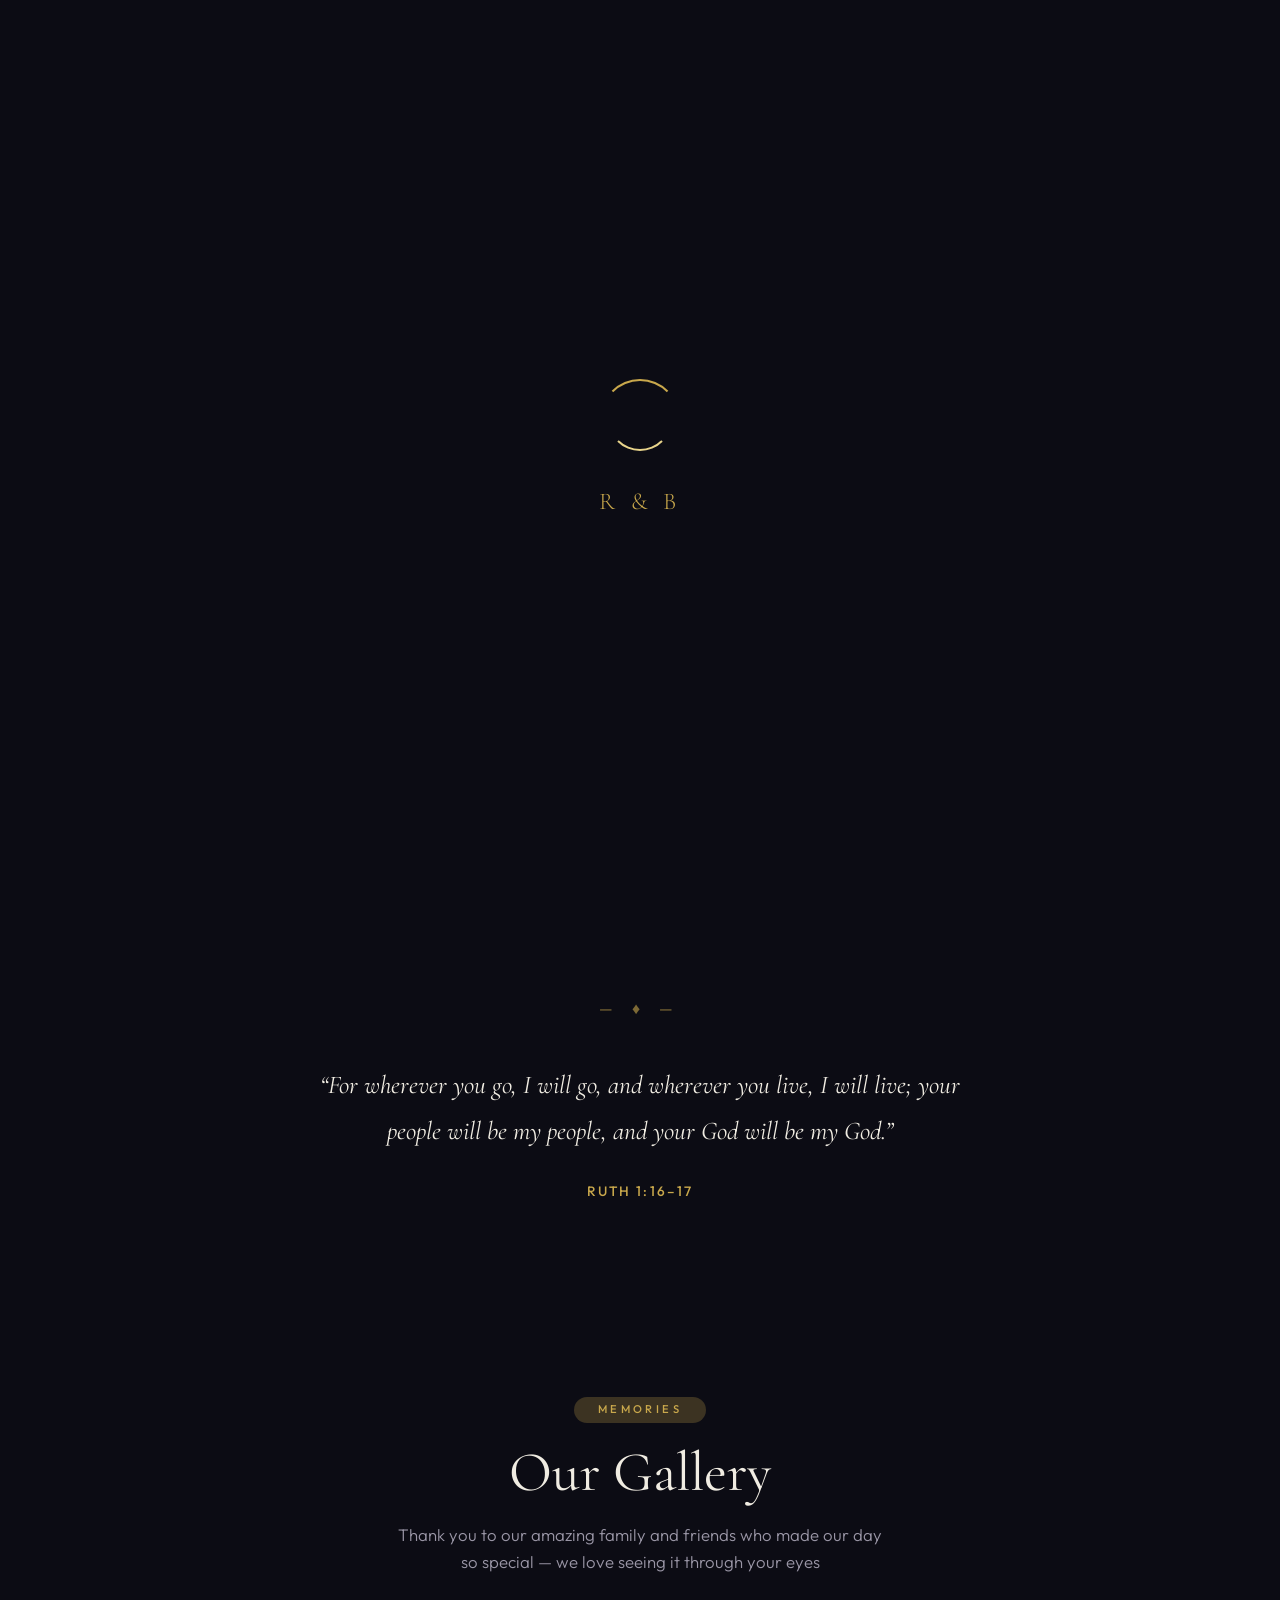
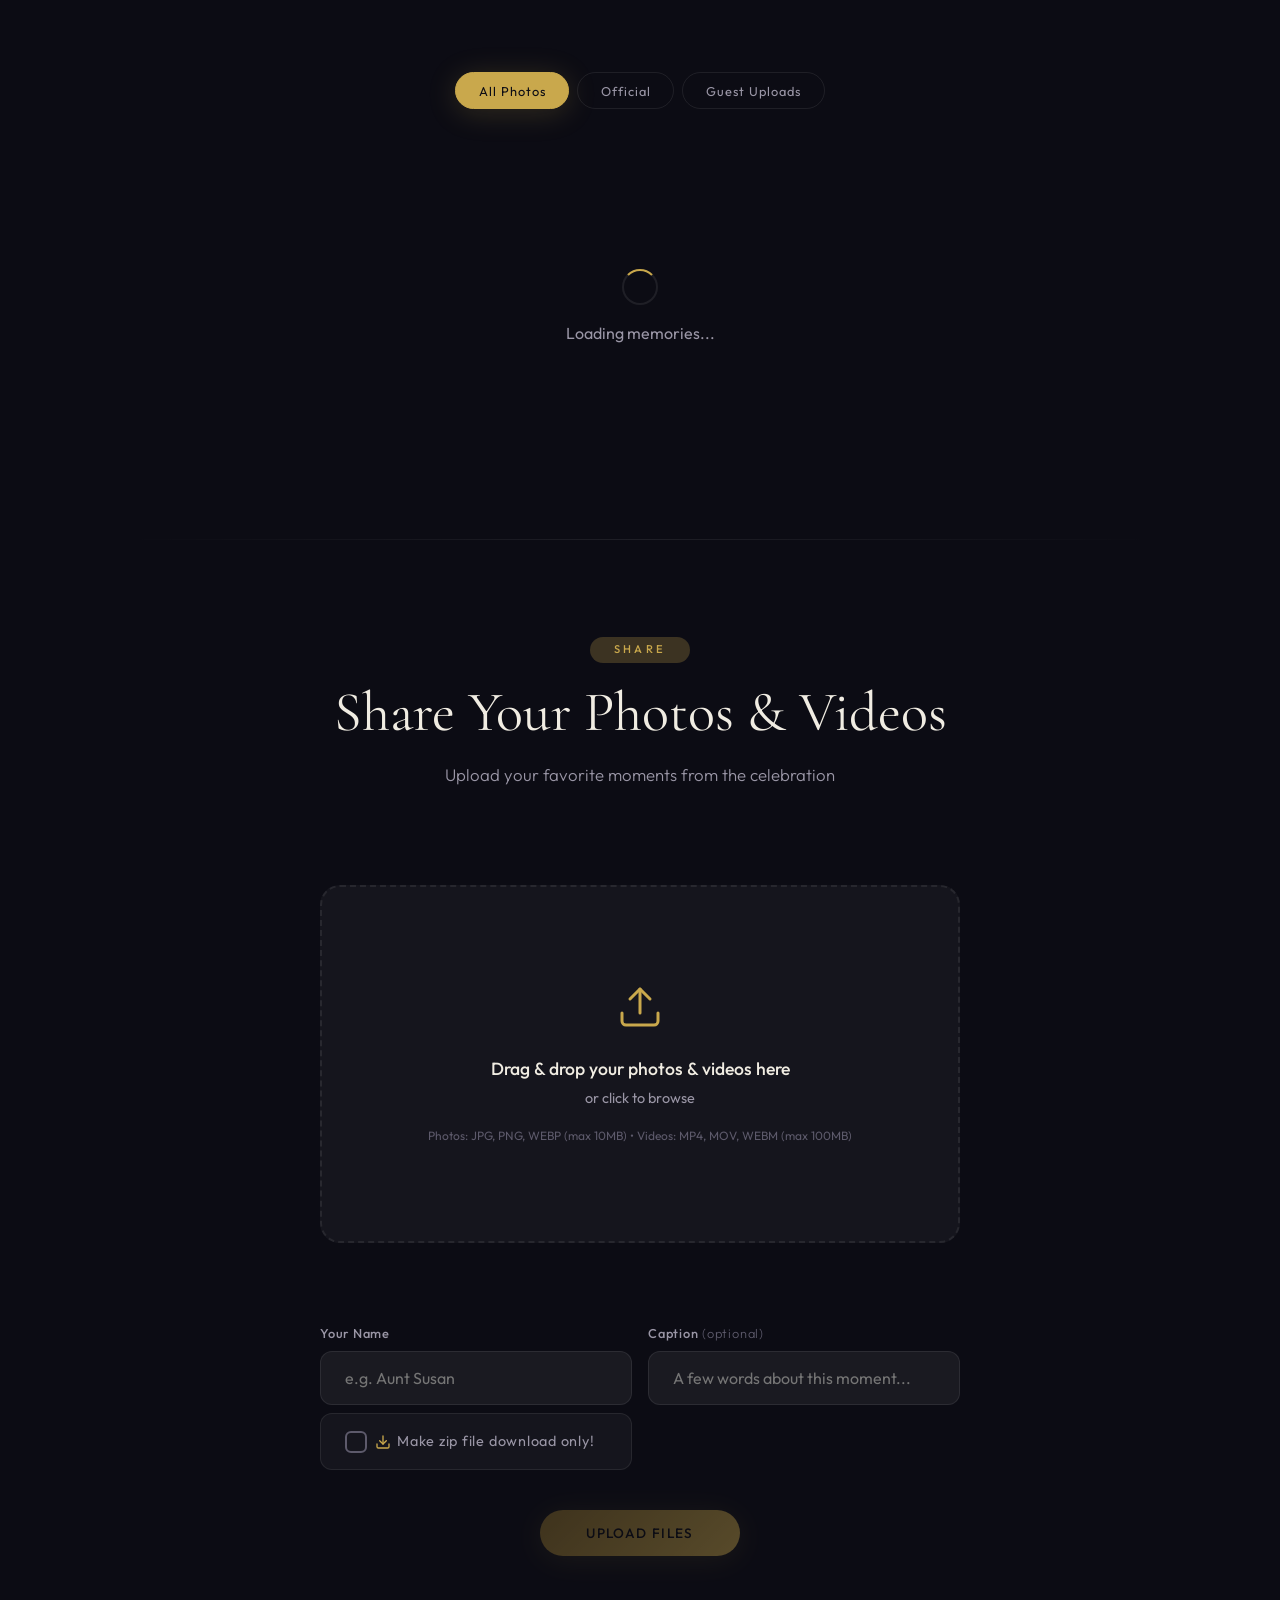
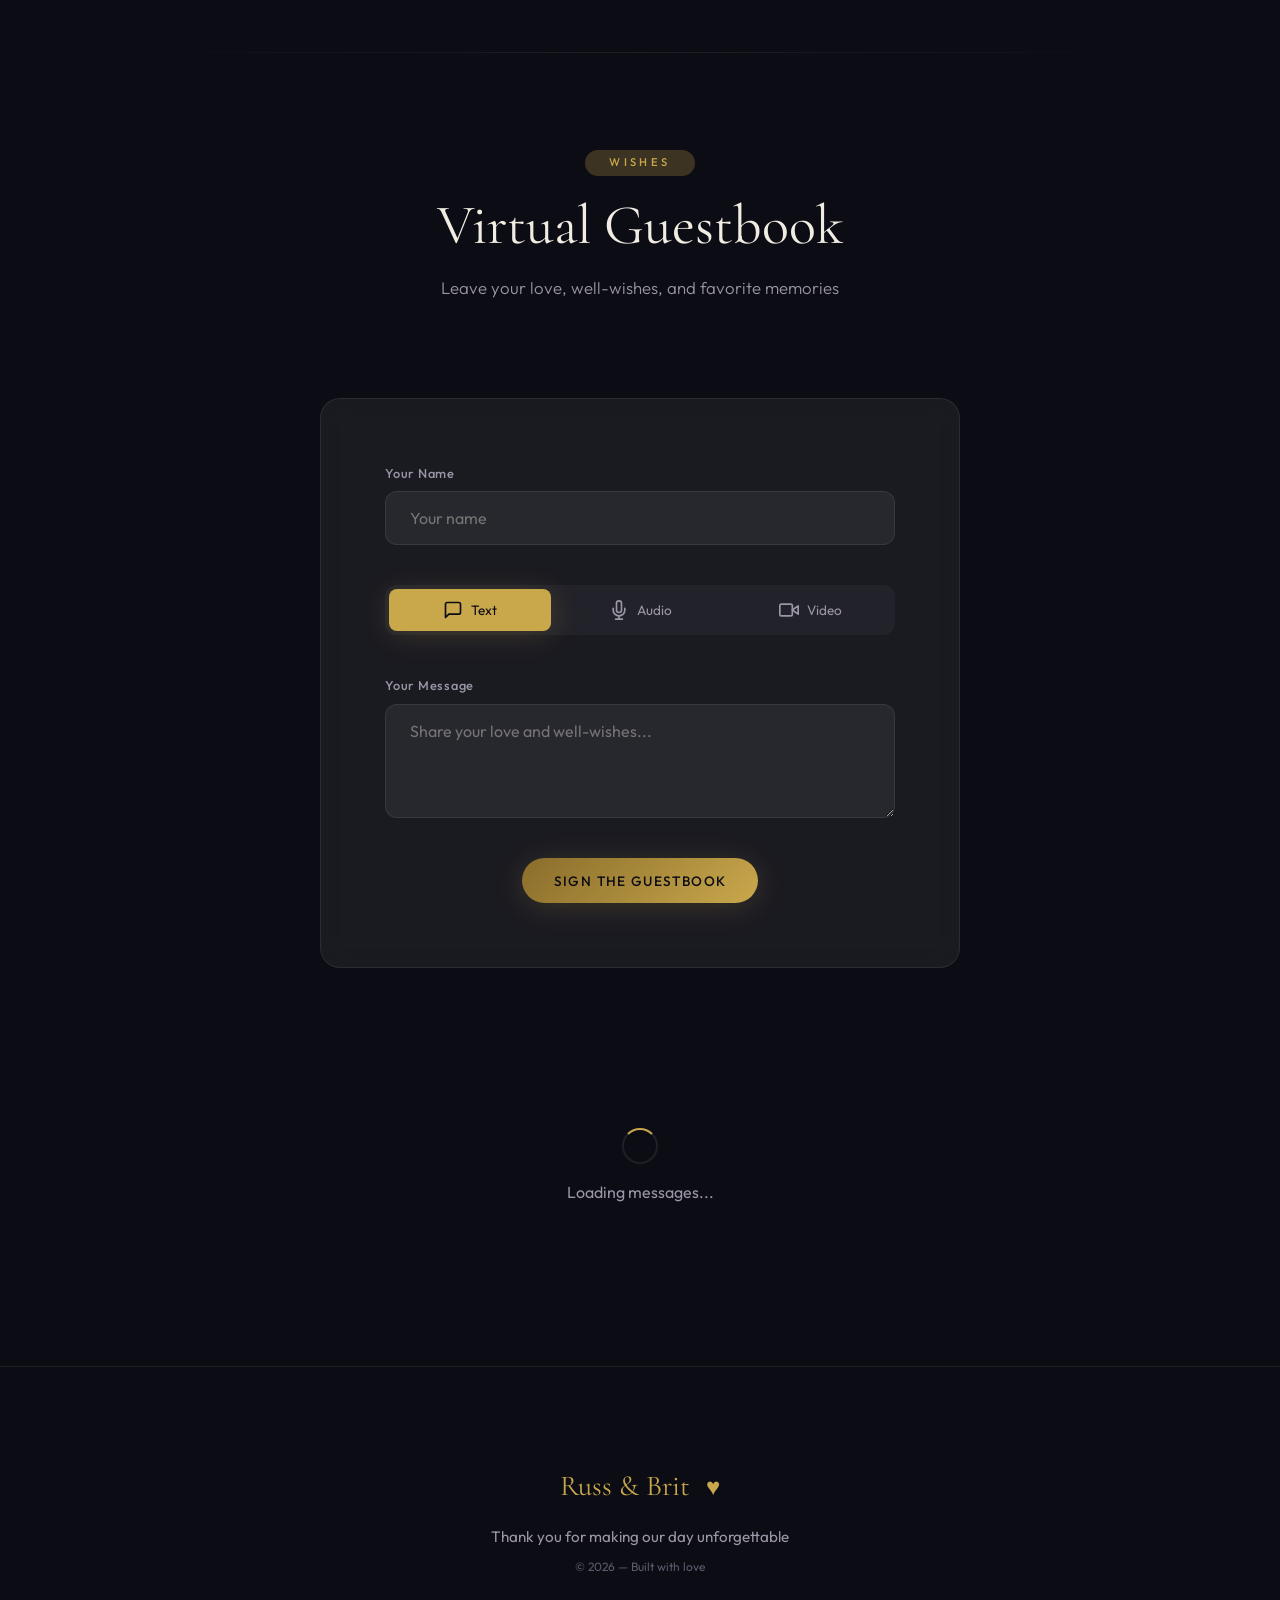
==== index.html @ 2f6f526c "See Changelog.md" ====
<!-- v3.0.0 -->
<!DOCTYPE html>
<html lang="en">

<head>
    <meta charset="UTF-8">
    <meta name="viewport" content="width=device-width, initial-scale=1.0">
    <title>Russ & Brit — Our Wedding</title>
    <meta name="description"
        content="Celebrate the wedding of Russ & Brit. Share your photos and sign our virtual guestbook with messages, audio, or video.">
    <meta name="theme-color" content="#1a1a2e">
    <link rel="icon" type="image/svg+xml" href="favicon.svg">

    <!-- Google Fonts -->
    <link rel="preconnect" href="https://fonts.googleapis.com">
    <link rel="preconnect" href="https://fonts.gstatic.com" crossorigin>
    <link
        href="https://fonts.googleapis.com/css2?family=Cormorant+Garamond:ital,wght@0,300;0,400;0,500;0,600;0,700;1,300;1,400;1,500&family=Outfit:wght@200;300;400;500;600&display=swap"
        rel="stylesheet">

    <!-- Stylesheets -->
    <link rel="stylesheet" href="css/styles.css">

    <!-- Firebase SDKs (compat for CDN usage) -->
    <script src="https://www.gstatic.com/firebasejs/10.12.2/firebase-app-compat.js"></script>
    <script src="https://www.gstatic.com/firebasejs/10.12.2/firebase-firestore-compat.js"></script>
    <script src="https://www.gstatic.com/firebasejs/10.12.2/firebase-storage-compat.js"></script>
    <script src="https://www.gstatic.com/firebasejs/10.12.2/firebase-analytics-compat.js"></script>
    <!-- JSZip for zip file creation -->
    <script src="https://cdnjs.cloudflare.com/ajax/libs/jszip/3.10.1/jszip.min.js"></script>
</head>

<body>
    <!-- ===== PRELOADER ===== -->
    <div id="preloader" class="preloader">
        <div class="preloader-inner">
            <div class="preloader-rings">
                <div class="ring ring-1"></div>
                <div class="ring ring-2"></div>
            </div>
            <p class="preloader-text">R &amp; B</p>
        </div>
    </div>

    <!-- ===== NAVIGATION ===== -->
    <nav id="main-nav" class="nav">
        <a href="/" class="nav-brand">R &amp; B</a>
        <button id="nav-toggle" class="nav-toggle" aria-label="Toggle navigation">
            <span></span>
            <span></span>
            <span></span>
        </button>
        <ul id="nav-menu" class="nav-menu">
            <li><a href="#hero" class="nav-link active" data-section="hero">Home</a></li>
            <li><a href="#gallery" class="nav-link" data-section="gallery">Photos</a></li>
            <li><a href="#upload" class="nav-link" data-section="upload">Upload</a></li>
            <li><a href="#guestbook" class="nav-link" data-section="guestbook">Guestbook</a></li>
            <li><a href="downloads.html" class="nav-link">Downloads</a></li>
            <li><a href="help.html" class="nav-link">Help</a></li>
        </ul>
        <button id="admin-toggle" class="admin-toggle" title="Admin mode" aria-label="Toggle admin mode">
            <svg width="18" height="18" viewBox="0 0 24 24" fill="none" stroke="currentColor" stroke-width="2"
                stroke-linecap="round" stroke-linejoin="round">
                <rect x="3" y="11" width="18" height="11" rx="2" ry="2" />
                <path d="M7 11V7a5 5 0 0 1 10 0v4" />
            </svg>
        </button>
    </nav>

    <!-- ===== HERO SECTION ===== -->
    <section id="hero" class="hero">
        <div class="hero-bg">
            <img src="photos/main.png" alt="Russ and Brit wedding photo" class="hero-img hero-img-active"
                id="hero-img-a">
            <img src="photos/main.png" alt="Wedding photo" class="hero-img" id="hero-img-b">
            <div class="hero-overlay"></div>
        </div>
        <div class="hero-content">
            <div class="hero-badge">We said &ldquo;I do&rdquo;</div>
            <h1 class="hero-title">
                <span class="hero-name">Russ</span>
                <span class="hero-ampersand">&amp;</span>
                <span class="hero-name">Brit</span>
            </h1>
            <p class="hero-subtitle">Thank you for being part of our story</p>
            <div class="hero-actions">
                <a href="#gallery" class="btn btn-primary" id="hero-view-photos">View Photos</a>
                <a href="#guestbook" class="btn btn-outline" id="hero-sign-guestbook">Sign Guestbook</a>
            </div>
            <div class="scroll-indicator" id="scroll-indicator">
                <span>Scroll</span>
                <div class="scroll-line"></div>
            </div>
        </div>
        <!-- Floating petals -->
        <div class="petals-container" id="petals-container"></div>
    </section>

    <!-- ===== SCRIPTURE QUOTE ===== -->
    <section class="quote-section" id="quote">
        <div class="quote-ornament">&mdash; &diams; &mdash;</div>
        <blockquote class="quote-text">
            &ldquo;For wherever you go, I will go, and wherever you live, I will live; your people will be my people,
            and your God will be my God.&rdquo;
        </blockquote>
        <cite class="quote-cite">Ruth 1:16&ndash;17</cite>
    </section>

    <!-- ===== STAGING SECTION (Admin Only) ===== -->
    <section id="staging" class="section staging-section" style="display:none;">
        <div class="section-header">
            <span class="section-tag">Admin</span>
            <h2 class="section-title">Pending Approval</h2>
            <p class="section-desc">Review, edit, and approve uploaded photos before they appear in the gallery</p>
        </div>

        <div class="staging-actions">
            <label class="staging-select-all-wrap">
                <input type="checkbox" id="staging-select-all"> <span>Select All</span>
            </label>
            <button class="btn btn-primary" id="staging-approve-selected" style="display:none;">✓ Approve
                Selected</button>
            <button class="btn btn-danger" id="staging-reject-selected" style="display:none;">✕ Reject Selected</button>
            <button class="btn btn-primary" id="staging-approve-all">✓ Approve All</button>
            <span class="staging-count" id="staging-count">0 pending</span>
        </div>

        <div class="gallery-grid staging-grid" id="staging-grid">
            <!-- Pending photos loaded dynamically -->
        </div>

        <div class="gallery-empty" id="staging-empty" style="display:none;">
            <div class="empty-icon">✅</div>
            <p>No pending photos — all caught up!</p>
        </div>
    </section>

    <!-- ===== GALLERY SECTION ===== -->
    <section id="gallery" class="section gallery-section">
        <div class="section-header">
            <span class="section-tag">Memories</span>
            <h2 class="section-title">Our Gallery</h2>
            <p class="section-desc">Thank you to our amazing family and friends who made our day so special &mdash; we
                love seeing it through your eyes</p>
        </div>

        <!-- Gallery Filter -->
        <div class="gallery-controls" id="gallery-controls">
            <button class="filter-btn active" data-filter="all" id="filter-all">All Photos</button>
            <button class="filter-btn" data-filter="official" id="filter-official">Official</button>
            <button class="filter-btn" data-filter="guest" id="filter-guest">Guest Uploads</button>
            <span class="gallery-tab-divider"></span>
            <div id="custom-gallery-tabs"><!-- Dynamic gallery tabs --></div>
            <button class="gallery-create-btn" id="gallery-create-btn" title="Create Gallery"
                style="display:none;">+</button>
        </div>

        <!-- Gallery Grid -->
        <div class="gallery-grid" id="gallery-grid">
            <!-- Photos loaded dynamically -->
        </div>

        <div class="gallery-loading" id="gallery-loading">
            <div class="spinner"></div>
            <p>Loading memories...</p>
        </div>

        <div class="gallery-empty" id="gallery-empty" style="display:none;">
            <div class="empty-icon">📷</div>
            <p>No photos yet — be the first to share!</p>
        </div>
    </section>

    <!-- ===== UPLOAD SECTION ===== -->
    <section id="upload" class="section upload-section">
        <div class="section-header">
            <span class="section-tag">Share</span>
            <h2 class="section-title">Share Your Photos &amp; Videos</h2>
            <p class="section-desc">Upload your favorite moments from the celebration</p>
        </div>

        <div class="upload-container">
            <form id="upload-form" class="upload-form">
                <div class="upload-dropzone" id="upload-dropzone">
                    <div class="dropzone-content">
                        <div class="dropzone-icon">
                            <svg width="48" height="48" viewBox="0 0 24 24" fill="none" stroke="currentColor"
                                stroke-width="1.5" stroke-linecap="round" stroke-linejoin="round">
                                <path d="M21 15v4a2 2 0 0 1-2 2H5a2 2 0 0 1-2-2v-4" />
                                <polyline points="17 8 12 3 7 8" />
                                <line x1="12" y1="3" x2="12" y2="15" />
                            </svg>
                        </div>
                        <p class="dropzone-text">Drag &amp; drop your photos &amp; videos here</p>
                        <p class="dropzone-subtext">or click to browse</p>
                        <p class="dropzone-hint">Photos: JPG, PNG, WEBP (max 10MB) • Videos: MP4, MOV, WEBM (max 100MB)
                        </p>
                    </div>
                    <input type="file" id="photo-input" multiple
                        accept="image/jpeg,image/png,image/webp,video/mp4,video/quicktime,video/webm,video/x-m4v"
                        hidden>
                </div>

                <!-- Preview Thumbnails -->
                <div class="upload-previews" id="upload-previews"></div>

                <div class="upload-meta">
                    <div class="form-group">
                        <label for="uploader-name">Your Name</label>
                        <input type="text" id="uploader-name" placeholder="e.g. Aunt Susan" required>
                    </div>
                    <div class="form-group">
                        <label for="photo-caption">Caption <span class="optional">(optional)</span></label>
                        <input type="text" id="photo-caption" placeholder="A few words about this moment...">
                    </div>
                    <div class="form-group upload-zip-option">
                        <label class="zip-checkbox-label" for="make-zip-file">
                            <input type="checkbox" id="make-zip-file">
                            <span class="zip-checkbox-custom"></span>
                            <span class="zip-checkbox-text">
                                <svg width="16" height="16" viewBox="0 0 24 24" fill="none" stroke="currentColor"
                                    stroke-width="2" stroke-linecap="round" stroke-linejoin="round">
                                    <path d="M21 15v4a2 2 0 0 1-2 2H5a2 2 0 0 1-2-2v-4" />
                                    <polyline points="7 10 12 15 17 10" />
                                    <line x1="12" y1="15" x2="12" y2="3" />
                                </svg>
                                Make zip file download only!
                            </span>
                        </label>
                    </div>
                </div>

                <button type="submit" class="btn btn-primary btn-upload" id="upload-submit" disabled>
                    <span class="btn-text">Upload Files</span>
                    <span class="btn-loader" style="display:none;">
                        <div class="spinner-small"></div>
                        Uploading...
                    </span>
                </button>

                <!-- Upload Progress -->
                <div class="upload-progress" id="upload-progress" style="display:none;">
                    <div class="progress-bar">
                        <div class="progress-fill" id="progress-fill"></div>
                    </div>
                    <p class="progress-text" id="progress-text">Uploading 0 of 0...</p>
                </div>
            </form>
        </div>
    </section>

    <!-- ===== GUESTBOOK SECTION ===== -->
    <section id="guestbook" class="section guestbook-section">
        <div class="section-header">
            <span class="section-tag">Wishes</span>
            <h2 class="section-title">Virtual Guestbook</h2>
            <p class="section-desc">Leave your love, well-wishes, and favorite memories</p>
        </div>

        <!-- Guestbook Form -->
        <div class="guestbook-form-container">
            <form id="guestbook-form" class="guestbook-form">
                <div class="form-group">
                    <label for="guest-name">Your Name</label>
                    <input type="text" id="guest-name" placeholder="Your name" required>
                </div>

                <!-- Message Type Selector -->
                <div class="message-type-selector" id="message-type-selector">
                    <button type="button" class="type-btn active" data-type="text" id="type-text">
                        <svg width="20" height="20" viewBox="0 0 24 24" fill="none" stroke="currentColor"
                            stroke-width="2" stroke-linecap="round" stroke-linejoin="round">
                            <path d="M21 15a2 2 0 0 1-2 2H7l-4 4V5a2 2 0 0 1 2-2h14a2 2 0 0 1 2 2z" />
                        </svg>
                        <span>Text</span>
                    </button>
                    <button type="button" class="type-btn" data-type="audio" id="type-audio">
                        <svg width="20" height="20" viewBox="0 0 24 24" fill="none" stroke="currentColor"
                            stroke-width="2" stroke-linecap="round" stroke-linejoin="round">
                            <path d="M12 1a3 3 0 0 0-3 3v8a3 3 0 0 0 6 0V4a3 3 0 0 0-3-3z" />
                            <path d="M19 10v2a7 7 0 0 1-14 0v-2" />
                            <line x1="12" y1="19" x2="12" y2="23" />
                            <line x1="8" y1="23" x2="16" y2="23" />
                        </svg>
                        <span>Audio</span>
                    </button>
                    <button type="button" class="type-btn" data-type="video" id="type-video">
                        <svg width="20" height="20" viewBox="0 0 24 24" fill="none" stroke="currentColor"
                            stroke-width="2" stroke-linecap="round" stroke-linejoin="round">
                            <polygon points="23 7 16 12 23 17 23 7" />
                            <rect x="1" y="5" width="15" height="14" rx="2" ry="2" />
                        </svg>
                        <span>Video</span>
                    </button>
                </div>

                <!-- Text Input -->
                <div class="message-input" id="input-text">
                    <div class="form-group">
                        <label for="guest-message">Your Message</label>
                        <textarea id="guest-message" rows="4"
                            placeholder="Share your love and well-wishes..."></textarea>
                    </div>
                </div>

                <!-- Audio Input -->
                <div class="message-input" id="input-audio" style="display:none;">
                    <div class="recorder-panel">
                        <div class="recorder-visualizer" id="audio-visualizer">
                            <canvas id="audio-canvas" width="300" height="80"></canvas>
                        </div>
                        <div class="recorder-controls">
                            <button type="button" class="recorder-btn" id="audio-record-btn" title="Record audio">
                                <div class="recorder-dot"></div>
                                <span>Record</span>
                            </button>
                            <button type="button" class="recorder-btn recorder-stop" id="audio-stop-btn"
                                title="Stop recording" style="display:none;">
                                <div class="recorder-square"></div>
                                <span>Stop</span>
                            </button>
                        </div>
                        <div class="recorder-playback" id="audio-playback" style="display:none;">
                            <audio id="audio-preview" controls></audio>
                            <button type="button" class="btn-discard" id="audio-discard">Discard &amp;
                                Re-record</button>
                        </div>
                        <p class="recorder-hint">Max 60 seconds</p>
                    </div>
                </div>

                <!-- Video Input -->
                <div class="message-input" id="input-video" style="display:none;">
                    <div class="recorder-panel">
                        <div class="video-preview-container">
                            <video id="video-live" autoplay muted playsinline class="video-live"></video>
                            <video id="video-preview" controls class="video-preview" style="display:none;"></video>
                        </div>
                        <div class="recorder-controls">
                            <button type="button" class="recorder-btn" id="video-record-btn" title="Record video">
                                <div class="recorder-dot"></div>
                                <span>Record</span>
                            </button>
                            <button type="button" class="recorder-btn recorder-stop" id="video-stop-btn"
                                title="Stop recording" style="display:none;">
                                <div class="recorder-square"></div>
                                <span>Stop</span>
                            </button>
                        </div>
                        <div class="recorder-playback" id="video-playback-controls" style="display:none;">
                            <button type="button" class="btn-discard" id="video-discard">Discard &amp;
                                Re-record</button>
                        </div>
                        <p class="recorder-hint">Max 30 seconds</p>
                        <p class="recorder-hint" id="video-upload-option">
                            Or <button type="button" class="link-btn" id="video-file-btn">upload a video file</button>
                        </p>
                        <input type="file" id="video-file-input" accept="video/*" hidden>
                    </div>
                </div>

                <button type="submit" class="btn btn-primary btn-guestbook" id="guestbook-submit">
                    <span class="btn-text">Sign the Guestbook</span>
                    <span class="btn-loader" style="display:none;">
                        <div class="spinner-small"></div>
                        Sending...
                    </span>
                </button>
            </form>
        </div>

        <!-- Guestbook Entries -->
        <div class="guestbook-entries" id="guestbook-entries">
            <!-- Entries loaded dynamically -->
        </div>

        <div class="guestbook-loading" id="guestbook-loading">
            <div class="spinner"></div>
            <p>Loading messages...</p>
        </div>
    </section>

    <!-- ===== FOOTER ===== -->
    <footer class="footer">
        <div class="footer-content">
            <div class="footer-brand">
                <span class="footer-names">Russ &amp; Brit</span>
                <span class="footer-heart">&hearts;</span>
            </div>
            <p class="footer-note">Thank you for making our day unforgettable</p>
            <p class="footer-copy">&copy; 2026 — Built with love</p>
        </div>
    </footer>

    <!-- ===== LIGHTBOX ===== -->
    <div id="lightbox" class="lightbox" style="display:none;">
        <button class="lightbox-close" id="lightbox-close" aria-label="Close lightbox">&times;</button>
        <button class="lightbox-nav lightbox-prev" id="lightbox-prev" aria-label="Previous photo">&#8249;</button>
        <button class="lightbox-nav lightbox-next" id="lightbox-next" aria-label="Next photo">&#8250;</button>
        <div class="lightbox-content">
            <img id="lightbox-img" src="" alt="Full size photo">
            <video id="lightbox-video" controls playsinline style="display:none;" class="lightbox-video"></video>
            <div class="lightbox-info" id="lightbox-info">
                <p class="lightbox-caption" id="lightbox-caption"></p>
                <p class="lightbox-credit" id="lightbox-credit"></p>
            </div>
        </div>
    </div>

    <!-- ===== PHOTO EDITOR MODAL ===== -->
    <div id="photo-editor" class="photo-editor" style="display:none;">
        <div class="editor-header">
            <button class="editor-cancel" id="editor-cancel">
                <svg width="20" height="20" viewBox="0 0 24 24" fill="none" stroke="currentColor" stroke-width="2"
                    stroke-linecap="round" stroke-linejoin="round">
                    <line x1="18" y1="6" x2="6" y2="18" />
                    <line x1="6" y1="6" x2="18" y2="18" />
                </svg>
                Cancel
            </button>
            <span class="editor-title">Edit Photo</span>
            <button class="editor-apply btn btn-primary" id="editor-apply">Apply</button>
        </div>

        <div class="editor-body">
            <div class="editor-canvas-wrap">
                <canvas id="editor-canvas"></canvas>
                <div id="crop-overlay" class="crop-overlay" style="display:none;">
                    <div id="crop-selection" class="crop-selection">
                        <div class="crop-handle crop-handle-nw" data-handle="nw"></div>
                        <div class="crop-handle crop-handle-ne" data-handle="ne"></div>
                        <div class="crop-handle crop-handle-sw" data-handle="sw"></div>
                        <div class="crop-handle crop-handle-se" data-handle="se"></div>
                    </div>
                </div>
            </div>

            <div class="editor-controls">
                <!-- Rotate -->
                <div class="editor-control-group">
                    <span class="editor-control-label">Rotate</span>
                    <div class="editor-rotate-btns">
                        <button type="button" class="editor-icon-btn" id="editor-rotate-left" title="Rotate left">
                            <svg width="20" height="20" viewBox="0 0 24 24" fill="none" stroke="currentColor"
                                stroke-width="2" stroke-linecap="round" stroke-linejoin="round">
                                <polyline points="1 4 1 10 7 10" />
                                <path d="M3.51 15a9 9 0 1 0 2.13-9.36L1 10" />
                            </svg>
                        </button>
                        <button type="button" class="editor-icon-btn" id="editor-rotate-right" title="Rotate right">
                            <svg width="20" height="20" viewBox="0 0 24 24" fill="none" stroke="currentColor"
                                stroke-width="2" stroke-linecap="round" stroke-linejoin="round">
                                <polyline points="23 4 23 10 17 10" />
                                <path d="M20.49 15a9 9 0 1 1-2.13-9.36L23 10" />
                            </svg>
                        </button>
                    </div>
                </div>

                <!-- Crop -->
                <div class="editor-control-group">
                    <span class="editor-control-label">Crop</span>
                    <div class="editor-crop-btns">
                        <button type="button" class="editor-icon-btn editor-crop-btn" id="editor-crop-start"
                            title="Crop">
                            <svg width="20" height="20" viewBox="0 0 24 24" fill="none" stroke="currentColor"
                                stroke-width="2" stroke-linecap="round" stroke-linejoin="round">
                                <path d="M6 2v14a2 2 0 0 0 2 2h14" />
                                <path d="M18 22V8a2 2 0 0 0-2-2H2" />
                            </svg>
                        </button>
                    </div>
                    <div id="crop-actions" class="crop-actions" style="display:none;">
                        <button type="button" class="btn btn-primary crop-action-btn" id="crop-confirm">Apply
                            Crop</button>
                        <button type="button" class="btn btn-outline crop-action-btn"
                            id="crop-cancel-btn">Cancel</button>
                    </div>
                </div>

                <!-- Brightness -->
                <div class="editor-control-group">
                    <div class="editor-slider-header">
                        <span class="editor-control-label">Brightness</span>
                        <span class="editor-slider-value" id="brightness-value">100%</span>
                    </div>
                    <input type="range" class="editor-slider" id="editor-brightness" min="50" max="150" value="100">
                </div>

                <!-- Contrast -->
                <div class="editor-control-group">
                    <div class="editor-slider-header">
                        <span class="editor-control-label">Contrast</span>
                        <span class="editor-slider-value" id="contrast-value">100%</span>
                    </div>
                    <input type="range" class="editor-slider" id="editor-contrast" min="50" max="150" value="100">
                </div>

                <!-- Saturation -->
                <div class="editor-control-group">
                    <div class="editor-slider-header">
                        <span class="editor-control-label">Saturation</span>
                        <span class="editor-slider-value" id="saturation-value">100%</span>
                    </div>
                    <input type="range" class="editor-slider" id="editor-saturation" min="0" max="200" value="100">
                </div>

                <!-- Preset Filters -->
                <div class="editor-control-group">
                    <span class="editor-control-label">Filters</span>
                    <div class="editor-filters" id="editor-filters">
                        <button type="button" class="editor-filter-btn active" data-filter="none">Original</button>
                        <button type="button" class="editor-filter-btn" data-filter="warm">Warm</button>
                        <button type="button" class="editor-filter-btn" data-filter="cool">Cool</button>
                        <button type="button" class="editor-filter-btn" data-filter="bw">B&amp;W</button>
                        <button type="button" class="editor-filter-btn" data-filter="vintage">Vintage</button>
                        <button type="button" class="editor-filter-btn" data-filter="soft">Soft</button>
                    </div>
                </div>

                <!-- Reset -->
                <button type="button" class="editor-reset" id="editor-reset">Reset All</button>
            </div>
        </div>
    </div>

    <!-- ===== PHOTO DETAIL MODAL ===== -->
    <div id="photo-detail-modal" class="photo-detail-modal" style="display:none;">
        <button class="photo-detail-close" id="photo-detail-close">
            <svg width="24" height="24" viewBox="0 0 24 24" fill="none" stroke="currentColor" stroke-width="2"
                stroke-linecap="round" stroke-linejoin="round">
                <line x1="18" y1="6" x2="6" y2="18" />
                <line x1="6" y1="6" x2="18" y2="18" />
            </svg>
        </button>
        <button class="photo-detail-nav photo-detail-prev" id="photo-detail-prev"
            aria-label="Previous photo">&#8249;</button>
        <button class="photo-detail-nav photo-detail-next" id="photo-detail-next"
            aria-label="Next photo">&#8250;</button>
        <div class="photo-detail-content">
            <div class="photo-detail-image-wrap">
                <img id="photo-detail-img" src="" alt="">
                <video id="photo-detail-video" controls playsinline style="display:none;"
                    class="photo-detail-video"></video>
            </div>
            <div class="photo-detail-sidebar">
                <div class="photo-detail-header">
                    <h3 class="photo-detail-name" id="photo-detail-name"></h3>
                    <p class="photo-detail-caption" id="photo-detail-caption"></p>
                    <button class="admin-promote-btn" id="admin-promote-btn" onclick="togglePhotoType()"
                        style="display:none;">★ Promote to Official</button>
                    <div class="admin-gallery-assign" id="admin-gallery-assign" style="display:none;">
                        <label class="gallery-assign-label">Gallery:</label>
                        <select id="gallery-assign-select" class="gallery-assign-select">
                            <option value="">None</option>
                        </select>
                    </div>
                </div>
                <!-- Staging Actions (shown only for pending photos) -->
                <div class="photo-detail-staging-actions" id="photo-detail-staging-actions" style="display:none;">
                    <button class="btn btn-staging-approve" id="detail-staging-approve">✓ Approve</button>
                    <button class="btn btn-staging-edit" id="detail-staging-edit">✎ Edit</button>
                    <button class="btn btn-staging-reject" id="detail-staging-reject">✕ Reject</button>
                </div>
                <div class="photo-detail-like-row">
                    <button class="photo-like-btn" id="photo-detail-like-btn">
                        <svg class="heart-icon" width="22" height="22" viewBox="0 0 24 24" fill="none"
                            stroke="currentColor" stroke-width="2">
                            <path
                                d="M20.84 4.61a5.5 5.5 0 0 0-7.78 0L12 5.67l-1.06-1.06a5.5 5.5 0 0 0-7.78 7.78l1.06 1.06L12 21.23l7.78-7.78 1.06-1.06a5.5 5.5 0 0 0 0-7.78z" />
                        </svg>
                        <span id="photo-detail-like-count">0</span>
                    </button>
                    <button class="admin-reset-likes" id="admin-reset-likes" onclick="resetPhotoLikes()"
                        style="display:none;">Reset Likes</button>
                </div>
                <div class="photo-detail-comments" id="photo-detail-comments">
                    <h4 class="comments-title">Comments</h4>
                    <div class="comments-list" id="comments-list">
                        <!-- Comments loaded dynamically -->
                    </div>
                </div>
                <div class="comment-form">
                    <input type="text" id="comment-name" placeholder="Your name" autocomplete="name">
                    <div class="comment-input-row">
                        <input type="text" id="comment-text" placeholder="Add a comment...">
                        <button class="btn btn-primary comment-submit" id="comment-submit">Post</button>
                    </div>
                </div>
            </div>
        </div>
    </div>

    <!-- ===== GALLERY CREATE/EDIT MODAL ===== -->
    <div id="gallery-modal" class="modal-overlay" style="display:none;">
        <div class="modal-card">
            <h3 class="modal-title" id="gallery-modal-title">Create Gallery</h3>
            <div class="form-group">
                <input type="text" id="gallery-name-input" placeholder="Gallery name (e.g. Ceremony, Reception)"
                    autocomplete="off">
            </div>
            <div class="modal-actions">
                <button class="btn btn-secondary" id="gallery-modal-cancel">Cancel</button>
                <button class="btn btn-primary" id="gallery-modal-submit">Create</button>
                <button class="btn btn-danger" id="gallery-modal-delete" style="display:none;">Delete Gallery</button>
            </div>
        </div>
    </div>

    <!-- ===== EDITOR NAME PROMPT ===== -->
    <div id="editor-name-modal" class="modal-overlay" style="display:none;">
        <div class="modal-card">
            <h3 class="modal-title">Before You Edit</h3>
            <p class="modal-desc">Please enter your full name so we know who made the edit.</p>
            <div class="form-group">
                <input type="text" id="editor-name-input" placeholder="Your full name" autocomplete="name">
            </div>
            <div class="modal-actions">
                <button class="btn btn-outline modal-btn" id="editor-name-cancel">Cancel</button>
                <button class="btn btn-primary modal-btn" id="editor-name-submit">Continue</button>
            </div>
        </div>
    </div>

    <!-- ===== ADMIN LOGIN MODAL ===== -->
    <div id="admin-modal" class="modal-overlay" style="display:none;">
        <div class="modal-card">
            <h3 class="modal-title">Admin Access</h3>
            <p class="modal-desc">Enter the admin passcode to manage photos and guestbook entries.</p>
            <div class="form-group">
                <input type="password" id="admin-passcode-input" placeholder="Passcode" autocomplete="off">
            </div>
            <div class="modal-actions">
                <button class="btn btn-outline modal-btn" id="admin-modal-cancel">Cancel</button>
                <button class="btn btn-primary modal-btn" id="admin-modal-submit">Unlock</button>
            </div>
        </div>
    </div>

    <!-- ===== CONFIRM DELETE MODAL ===== -->
    <div id="confirm-modal" class="modal-overlay" style="display:none;">
        <div class="modal-card">
            <h3 class="modal-title">Confirm Delete</h3>
            <p class="modal-desc" id="confirm-modal-message">Are you sure you want to delete this item? This cannot be
                undone.</p>
            <div class="modal-actions">
                <button class="btn btn-outline modal-btn" id="confirm-cancel">Cancel</button>
                <button class="btn btn-primary modal-btn btn-danger" id="confirm-delete">Delete</button>
            </div>
        </div>
    </div>

    <!-- ===== TOAST NOTIFICATIONS ===== -->
    <div id="toast-container" class="toast-container"></div>

    <!-- Application JS -->
    <script src="js/app.js"></script>
</body>

</html>
---- css/styles.css ----
/* ============================================================
   RUSS & BRIT — WEDDING WEBSITE
   Premium dark aesthetic with gold accents & glassmorphism
   ============================================================ */

/* ---------- CSS Variables / Design Tokens ---------- */
:root {
    /* Colors */
    --color-bg:           #0c0c14;
    --color-bg-secondary: #12121e;
    --color-bg-card:      rgba(255, 255, 255, 0.04);
    --color-bg-glass:     rgba(255, 255, 255, 0.06);
    --color-surface:      #1a1a2e;
    --color-surface-2:    #232340;

    --color-gold:         #c9a84c;
    --color-gold-light:   #e8d48b;
    --color-gold-dark:    #8a6d2b;
    --color-gold-glow:    rgba(201, 168, 76, 0.25);

    --color-text:         #f0ece2;
    --color-text-muted:   #9a96a6;
    --color-text-faint:   #5d5a6b;

    --color-accent:       #7c6bc4;
    --color-accent-soft:  rgba(124, 107, 196, 0.15);

    --color-success:      #4ade80;
    --color-error:        #f87171;
    --color-warning:      #fbbf24;

    --color-border:       rgba(255, 255, 255, 0.08);
    --color-border-focus: rgba(201, 168, 76, 0.5);

    /* Typography */
    --font-display: 'Cormorant Garamond', 'Georgia', serif;
    --font-body:    'Outfit', 'Segoe UI', sans-serif;

    /* Spacing */
    --space-xs:   0.25rem;
    --space-sm:   0.5rem;
    --space-md:   1rem;
    --space-lg:   1.5rem;
    --space-xl:   2.5rem;
    --space-2xl:  4rem;
    --space-3xl:  6rem;

    /* Borders */
    --radius-sm:  8px;
    --radius-md:  12px;
    --radius-lg:  20px;
    --radius-xl:  28px;
    --radius-full: 9999px;

    /* Shadows */
    --shadow-sm:    0 2px 8px rgba(0,0,0,0.3);
    --shadow-md:    0 4px 20px rgba(0,0,0,0.4);
    --shadow-lg:    0 8px 40px rgba(0,0,0,0.5);
    --shadow-gold:  0 4px 30px rgba(201,168,76,0.2);
    --shadow-glow:  0 0 40px rgba(201,168,76,0.15);

    /* Transitions */
    --ease-out:   cubic-bezier(0.16, 1, 0.3, 1);
    --ease-spring: cubic-bezier(0.34, 1.56, 0.64, 1);
    --duration-fast: 200ms;
    --duration-med:  400ms;
    --duration-slow: 700ms;

    /* Layout */
    --nav-height: 72px;
    --max-width:  1280px;
}

/* ---------- Reset & Base ---------- */
*, *::before, *::after {
    margin: 0;
    padding: 0;
    box-sizing: border-box;
}

html {
    scroll-behavior: smooth;
    font-size: 16px;
    -webkit-font-smoothing: antialiased;
    -moz-osx-font-smoothing: grayscale;
}

body {
    font-family: var(--font-body);
    background: var(--color-bg);
    color: var(--color-text);
    line-height: 1.6;
    overflow-x: hidden;
    min-height: 100vh;
}

a {
    color: inherit;
    text-decoration: none;
}

button {
    font-family: inherit;
    cursor: pointer;
    border: none;
    background: none;
    color: inherit;
}

img, video {
    max-width: 100%;
    display: block;
}

input, textarea {
    font-family: var(--font-body);
    font-size: 1rem;
    color: var(--color-text);
    background: var(--color-bg-glass);
    border: 1px solid var(--color-border);
    border-radius: var(--radius-md);
    padding: var(--space-md) var(--space-lg);
    outline: none;
    transition: border-color var(--duration-fast) ease,
                box-shadow var(--duration-fast) ease;
    width: 100%;
}

input:focus, textarea:focus {
    border-color: var(--color-border-focus);
    box-shadow: 0 0 0 3px var(--color-gold-glow);
}

textarea {
    resize: vertical;
    min-height: 100px;
}

::selection {
    background: var(--color-gold);
    color: var(--color-bg);
}

/* ---------- Preloader ---------- */
.preloader {
    position: fixed;
    inset: 0;
    z-index: 10000;
    background: var(--color-bg);
    display: flex;
    align-items: center;
    justify-content: center;
    transition: opacity 0.6s ease, visibility 0.6s ease;
}

.preloader.hidden {
    opacity: 0;
    visibility: hidden;
    pointer-events: none;
}

.preloader-inner {
    text-align: center;
}

.preloader-rings {
    position: relative;
    width: 80px;
    height: 80px;
    margin: 0 auto var(--space-lg);
}

.ring {
    position: absolute;
    inset: 0;
    border: 2px solid transparent;
    border-radius: 50%;
}

.ring-1 {
    border-top-color: var(--color-gold);
    animation: ring-spin 1.2s linear infinite;
}

.ring-2 {
    inset: 8px;
    border-bottom-color: var(--color-gold-light);
    animation: ring-spin 1.2s linear infinite reverse;
}

@keyframes ring-spin {
    to { transform: rotate(360deg); }
}

.preloader-text {
    font-family: var(--font-display);
    font-size: 1.5rem;
    font-weight: 300;
    color: var(--color-gold);
    letter-spacing: 0.2em;
}

/* ---------- Navigation ---------- */
.nav {
    position: fixed;
    top: 0;
    left: 0;
    right: 0;
    height: var(--nav-height);
    z-index: 1000;
    display: flex;
    align-items: center;
    justify-content: space-between;
    padding: 0 var(--space-xl);
    transition: background var(--duration-med) ease,
                box-shadow var(--duration-med) ease,
                backdrop-filter var(--duration-med) ease;
}

.nav.scrolled {
    background: rgba(12, 12, 20, 0.85);
    backdrop-filter: blur(20px) saturate(1.5);
    -webkit-backdrop-filter: blur(20px) saturate(1.5);
    box-shadow: 0 1px 0 var(--color-border);
}

.nav-brand {
    font-family: var(--font-display);
    font-size: 1.5rem;
    font-weight: 500;
    color: var(--color-gold);
    letter-spacing: 0.15em;
}

.nav-menu {
    display: flex;
    list-style: none;
    gap: var(--space-xl);
}

.nav-link {
    font-size: 0.85rem;
    font-weight: 400;
    letter-spacing: 0.12em;
    text-transform: uppercase;
    padding: var(--space-sm) 0;
    position: relative;
    transition: color var(--duration-fast) ease;
}

.nav-link::after {
    content: '';
    position: absolute;
    bottom: -2px;
    left: 0;
    width: 0;
    height: 1px;
    background: var(--color-gold);
    transition: width var(--duration-med) var(--ease-out);
}

.nav-link:hover,
.nav-link.active {
    color: var(--color-gold);
}

.nav-link.active::after,
.nav-link:hover::after {
    width: 100%;
}

.nav-toggle {
    display: none;
    flex-direction: column;
    gap: 5px;
    width: 28px;
    padding: 4px 0;
}

.nav-toggle span {
    display: block;
    width: 100%;
    height: 2px;
    background: var(--color-text);
    border-radius: 2px;
    transition: transform var(--duration-fast) ease,
                opacity var(--duration-fast) ease;
}

.nav-toggle.open span:nth-child(1) {
    transform: translateY(7px) rotate(45deg);
}

.nav-toggle.open span:nth-child(2) {
    opacity: 0;
}

.nav-toggle.open span:nth-child(3) {
    transform: translateY(-7px) rotate(-45deg);
}

/* ---------- Hero Section ---------- */
.hero {
    position: relative;
    min-height: 100vh;
    display: flex;
    align-items: center;
    justify-content: center;
    overflow: hidden;
}

.hero-bg {
    position: absolute;
    inset: 0;
    z-index: 0;
}

.hero-img {
    position: absolute;
    inset: 0;
    width: 100%;
    height: 100%;
    object-fit: cover;
    object-position: center 20%;
    transform: scale(1.05);
    animation: hero-zoom 20s ease-in-out infinite alternate;
    opacity: 0;
    transition: opacity 1.5s ease-in-out;
}

.hero-img-active {
    opacity: 1;
}

@keyframes hero-zoom {
    from { transform: scale(1.05); }
    to   { transform: scale(1.12); }
}

.hero-overlay {
    position: absolute;
    inset: 0;
    background:
        linear-gradient(180deg,
            rgba(12, 12, 20, 0.3) 0%,
            rgba(12, 12, 20, 0.5) 40%,
            rgba(12, 12, 20, 0.85) 80%,
            var(--color-bg) 100%
        );
}

.hero-content {
    position: relative;
    z-index: 1;
    text-align: center;
    padding: var(--space-xl);
    animation: fade-up 1.2s var(--ease-out) 0.5s both;
}

@keyframes fade-up {
    from {
        opacity: 0;
        transform: translateY(40px);
    }
    to {
        opacity: 1;
        transform: translateY(0);
    }
}

.hero-badge {
    display: inline-block;
    font-size: 0.75rem;
    font-weight: 500;
    letter-spacing: 0.25em;
    text-transform: uppercase;
    color: var(--color-gold);
    border: 1px solid var(--color-gold);
    padding: var(--space-xs) var(--space-lg);
    border-radius: var(--radius-full);
    margin-bottom: var(--space-xl);
    animation: fade-up 1.2s var(--ease-out) 0.7s both;
}

.hero-title {
    font-family: var(--font-display);
    font-weight: 300;
    font-size: clamp(3rem, 10vw, 7rem);
    line-height: 1.1;
    margin-bottom: var(--space-lg);
    animation: fade-up 1.2s var(--ease-out) 0.9s both;
}

.hero-name {
    display: inline-block;
}

.hero-ampersand {
    display: inline-block;
    font-style: italic;
    color: var(--color-gold);
    margin: 0 0.15em;
    font-weight: 300;
}

.hero-subtitle {
    font-size: 1.1rem;
    font-weight: 300;
    color: var(--color-text-muted);
    letter-spacing: 0.05em;
    margin-bottom: var(--space-2xl);
    animation: fade-up 1.2s var(--ease-out) 1.1s both;
}

.hero-actions {
    display: flex;
    gap: var(--space-md);
    justify-content: center;
    flex-wrap: wrap;
    animation: fade-up 1.2s var(--ease-out) 1.3s both;
}

.scroll-indicator {
    position: absolute;
    bottom: var(--space-2xl);
    left: 50%;
    transform: translateX(-50%);
    display: flex;
    flex-direction: column;
    align-items: center;
    gap: var(--space-sm);
    animation: fade-up 1.2s var(--ease-out) 1.6s both;
}

.scroll-indicator span {
    font-size: 0.7rem;
    letter-spacing: 0.2em;
    text-transform: uppercase;
    color: var(--color-text-faint);
}

.scroll-line {
    width: 1px;
    height: 40px;
    background: linear-gradient(to bottom, var(--color-gold), transparent);
    animation: scroll-pulse 2s ease-in-out infinite;
}

@keyframes scroll-pulse {
    0%, 100% { opacity: 0.3; transform: scaleY(0.6); }
    50%      { opacity: 1;   transform: scaleY(1); }
}

/* Floating Petals */
.petals-container {
    position: absolute;
    inset: 0;
    z-index: 1;
    pointer-events: none;
    overflow: hidden;
}

.petal {
    position: absolute;
    width: 12px;
    height: 12px;
    background: radial-gradient(ellipse, var(--color-gold-light), var(--color-gold));
    border-radius: 50% 0 50% 0;
    opacity: 0;
    animation: petal-fall linear forwards;
}

@keyframes petal-fall {
    0%   { opacity: 0; transform: translateY(-20px) rotate(0deg) scale(0.5); }
    10%  { opacity: 0.6; }
    90%  { opacity: 0.4; }
    100% { opacity: 0; transform: translateY(100vh) rotate(720deg) scale(0.2); }
}

/* ---------- Buttons ---------- */
.btn {
    display: inline-flex;
    align-items: center;
    justify-content: center;
    gap: var(--space-sm);
    padding: 0.85rem 2rem;
    font-size: 0.85rem;
    font-weight: 500;
    letter-spacing: 0.1em;
    text-transform: uppercase;
    border-radius: var(--radius-full);
    transition: all var(--duration-fast) var(--ease-out);
    position: relative;
    overflow: hidden;
}

.btn::before {
    content: '';
    position: absolute;
    inset: 0;
    border-radius: inherit;
    opacity: 0;
    transition: opacity var(--duration-fast) ease;
}

.btn-primary {
    background: linear-gradient(135deg, var(--color-gold-dark), var(--color-gold));
    color: var(--color-bg);
    box-shadow: var(--shadow-gold);
}

.btn-primary:hover {
    transform: translateY(-2px);
    box-shadow: 0 6px 35px rgba(201,168,76,0.35);
}

.btn-primary:active {
    transform: translateY(0);
}

.btn-outline {
    border: 1px solid var(--color-gold);
    color: var(--color-gold);
}

.btn-outline:hover {
    background: rgba(201, 168, 76, 0.1);
    transform: translateY(-2px);
}

.btn:disabled {
    opacity: 0.4;
    cursor: not-allowed;
    transform: none !important;
}

/* ---------- Sections ---------- */
.section {
    padding: var(--space-3xl) var(--space-xl);
    max-width: var(--max-width);
    margin: 0 auto;
}

.section-header {
    text-align: center;
    margin-bottom: var(--space-3xl);
}

.section-tag {
    display: inline-block;
    font-size: 0.7rem;
    font-weight: 500;
    letter-spacing: 0.3em;
    text-transform: uppercase;
    color: var(--color-gold);
    background: var(--color-gold-glow);
    padding: var(--space-xs) var(--space-lg);
    border-radius: var(--radius-full);
    margin-bottom: var(--space-md);
}

.section-title {
    font-family: var(--font-display);
    font-size: clamp(2rem, 5vw, 3.5rem);
    font-weight: 400;
    line-height: 1.2;
    margin-bottom: var(--space-md);
}

.section-desc {
    font-size: 1.05rem;
    color: var(--color-text-muted);
    font-weight: 300;
    max-width: 500px;
    margin: 0 auto;
}

/* ---------- Scripture Quote ---------- */
.quote-section {
    text-align: center;
    padding: var(--space-3xl) var(--space-xl);
    max-width: 750px;
    margin: 0 auto;
}

.quote-ornament {
    font-size: 1rem;
    color: var(--color-gold);
    letter-spacing: 0.5em;
    margin-bottom: var(--space-xl);
    opacity: 0.6;
}

.quote-text {
    font-family: var(--font-display);
    font-size: clamp(1.2rem, 3vw, 1.6rem);
    font-weight: 400;
    font-style: italic;
    line-height: 1.8;
    color: var(--color-text);
    margin: 0 0 var(--space-lg);
    border: none;
    padding: 0;
}

.quote-cite {
    font-family: var(--font-body);
    font-style: normal;
    font-size: 0.85rem;
    font-weight: 500;
    letter-spacing: 0.15em;
    text-transform: uppercase;
    color: var(--color-gold);
}

/* ---------- Gallery Section ---------- */
.gallery-section {
    max-width: 1400px;
}

/* ---------- Staging Section ---------- */
.staging-section {
    max-width: 1400px;
    border: 1px solid rgba(201, 168, 76, 0.2);
    border-radius: var(--radius-lg);
    background: rgba(201, 168, 76, 0.03);
    padding: var(--space-2xl) var(--space-xl);
    margin: 0 auto var(--space-2xl);
}

.staging-actions {
    display: flex;
    align-items: center;
    gap: var(--space-lg);
    margin-bottom: var(--space-xl);
}

.staging-count {
    font-size: 0.85rem;
    color: var(--color-text-muted);
    font-weight: 500;
}

.staging-grid .gallery-item {
    position: relative;
}

/* Staging item action buttons */
.staging-item-actions {
    position: absolute;
    bottom: 0;
    left: 0;
    right: 0;
    display: flex;
    gap: 0;
    z-index: 3;
}

.staging-btn {
    flex: 1;
    border: none;
    padding: 8px 0;
    font-size: 0.7rem;
    font-weight: 600;
    letter-spacing: 0.05em;
    text-transform: uppercase;
    cursor: pointer;
    transition: all var(--duration-fast) ease;
}

.staging-btn-approve {
    background: rgba(72, 187, 120, 0.9);
    color: white;
}

.staging-btn-approve:hover {
    background: rgba(72, 187, 120, 1);
}

.staging-btn-edit {
    background: rgba(201, 168, 76, 0.9);
    color: var(--color-bg);
}

.staging-btn-edit:hover {
    background: rgba(201, 168, 76, 1);
}

.staging-btn-reject {
    background: rgba(229, 62, 62, 0.9);
    color: white;
}

.staging-btn-reject:hover {
    background: rgba(229, 62, 62, 1);
}

.gallery-controls {
    display: flex;
    justify-content: center;
    gap: var(--space-sm);
    margin-bottom: var(--space-2xl);
    flex-wrap: wrap;
}

.filter-btn {
    padding: 0.6rem 1.4rem;
    font-size: 0.8rem;
    font-weight: 400;
    letter-spacing: 0.08em;
    border-radius: var(--radius-full);
    border: 1px solid var(--color-border);
    color: var(--color-text-muted);
    transition: all var(--duration-fast) ease;
}

.filter-btn:hover {
    border-color: var(--color-gold);
    color: var(--color-gold);
}

.filter-btn.active {
    background: var(--color-gold);
    border-color: var(--color-gold);
    color: var(--color-bg);
    box-shadow: var(--shadow-gold);
}

/* Gallery tab divider */
.gallery-tab-divider {
    width: 1px;
    height: 24px;
    background: var(--color-border);
    align-self: center;
    display: none;
}

body.admin-mode .gallery-tab-divider,
.gallery-tab-divider.has-tabs {
    display: block;
}

#custom-gallery-tabs {
    display: contents;
}

/* Gallery tab with admin edit */
.gallery-tab-wrap {
    position: relative;
    display: inline-flex;
}

.gallery-tab-edit {
    position: absolute;
    top: -6px;
    right: -6px;
    width: 18px;
    height: 18px;
    background: rgba(201, 168, 76, 0.9);
    border: none;
    border-radius: 50%;
    color: var(--color-bg);
    font-size: 0.55rem;
    cursor: pointer;
    display: none;
    align-items: center;
    justify-content: center;
    z-index: 2;
}

body.admin-mode .gallery-tab-edit {
    display: flex;
}

.gallery-tab-edit:hover {
    background: var(--color-gold);
    transform: scale(1.2);
}

/* Create gallery button */
.gallery-create-btn {
    width: 34px;
    height: 34px;
    border-radius: 50%;
    border: 1px dashed var(--color-gold);
    background: none;
    color: var(--color-gold);
    font-size: 1.2rem;
    cursor: pointer;
    transition: all var(--duration-fast) ease;
    display: none;
}

body.admin-mode .gallery-create-btn {
    display: flex !important;
    align-items: center;
    justify-content: center;
}

.gallery-create-btn:hover {
    background: rgba(201, 168, 76, 0.12);
    border-style: solid;
    transform: scale(1.1);
}

/* Gallery assign dropdown */
.admin-gallery-assign {
    margin-top: var(--space-sm);
    display: flex;
    align-items: center;
    gap: var(--space-sm);
}

.gallery-assign-label {
    font-size: 0.7rem;
    text-transform: uppercase;
    letter-spacing: 0.1em;
    color: var(--color-text-muted);
}

.gallery-assign-select {
    flex: 1;
    background: var(--color-bg);
    border: 1px solid var(--color-border);
    border-radius: var(--radius-sm);
    padding: 6px 10px;
    color: var(--color-text);
    font-size: 0.8rem;
    font-family: var(--font-body);
    cursor: pointer;
}

.gallery-assign-select:focus {
    outline: none;
    border-color: var(--color-gold);
}

/* btn-danger */
.btn-danger {
    background: #e53e3e;
    color: white;
    border: none;
    padding: 0.6rem 1.4rem;
    border-radius: var(--radius-sm);
    font-size: 0.8rem;
    cursor: pointer;
    transition: all var(--duration-fast) ease;
}

.btn-danger:hover {
    background: #c53030;
}

.gallery-grid {
    display: grid;
    grid-template-columns: repeat(auto-fill, minmax(280px, 1fr));
    gap: var(--space-md);
    animation: fade-up 0.6s var(--ease-out);
    align-items: start;
}

.gallery-item {
    position: relative;
    border-radius: var(--radius-md);
    overflow: hidden;
    cursor: pointer;
    background: var(--color-surface);
    transition: transform var(--duration-med) var(--ease-out),
                box-shadow var(--duration-med) ease;
}

.gallery-item:hover {
    transform: translateY(-4px) scale(1.02);
    box-shadow: var(--shadow-lg);
}

.gallery-item img {
    width: 100%;
    height: auto;
    display: block;
    transition: transform var(--duration-slow) var(--ease-out);
}

.gallery-item:hover img {
    transform: scale(1.08);
}

.gallery-item-overlay {
    position: absolute;
    inset: 0;
    background: linear-gradient(180deg, transparent 50%, rgba(0,0,0,0.7) 100%);
    opacity: 0;
    transition: opacity var(--duration-med) ease;
    display: flex;
    flex-direction: column;
    justify-content: flex-end;
    padding: var(--space-lg);
}

.gallery-item:hover .gallery-item-overlay {
    opacity: 1;
}

.gallery-item-name {
    font-size: 0.85rem;
    font-weight: 500;
    margin-bottom: var(--space-xs);
}

.gallery-item-caption {
    font-size: 0.75rem;
    color: var(--color-text-muted);
}

/* Like button on gallery items */
.gallery-item-like {
    position: absolute;
    bottom: 10px;
    left: 10px;
    z-index: 3;
    display: flex;
    align-items: center;
    gap: 4px;
    background: rgba(0, 0, 0, 0.6);
    border: none;
    border-radius: var(--radius-full);
    padding: 5px 10px;
    color: white;
    font-size: 0.75rem;
    cursor: pointer;
    transition: all var(--duration-fast) ease;
    backdrop-filter: blur(4px);
}

.gallery-item-like:hover {
    background: rgba(229, 62, 62, 0.8);
    transform: scale(1.05);
}

.gallery-item-like.liked {
    color: #e53e3e;
}

.gallery-item-like.liked .heart-icon {
    fill: #e53e3e;
    stroke: #e53e3e;
}

.gallery-item-like .heart-icon {
    width: 14px;
    height: 14px;
    transition: all var(--duration-fast) ease;
}

/* Comment count badge */
.gallery-item-comments {
    position: absolute;
    bottom: 10px;
    right: 10px;
    z-index: 3;
    display: flex;
    align-items: center;
    gap: 4px;
    background: rgba(0, 0, 0, 0.6);
    border-radius: var(--radius-full);
    padding: 5px 10px;
    color: white;
    font-size: 0.75rem;
    backdrop-filter: blur(4px);
    pointer-events: none;
}

/* Move buttons (admin only) */
.gallery-item-move {
    position: absolute;
    top: 8px;
    left: 50%;
    transform: translateX(-50%);
    z-index: 4;
    display: none;
    gap: 4px;
}

body.admin-mode .gallery-item-move {
    display: flex;
}

.move-btn {
    background: rgba(0, 0, 0, 0.7);
    border: 1px solid rgba(255, 255, 255, 0.2);
    color: white;
    width: 28px;
    height: 28px;
    border-radius: 50%;
    font-size: 0.65rem;
    cursor: pointer;
    display: flex;
    align-items: center;
    justify-content: center;
    transition: all var(--duration-fast) ease;
    backdrop-filter: blur(4px);
}

.move-btn:hover {
    background: rgba(201, 168, 76, 0.8);
    border-color: var(--color-gold);
    transform: scale(1.15);
}

/* ---------- Photo Detail Modal ---------- */
.photo-detail-modal {
    position: fixed;
    inset: 0;
    z-index: 10000;
    background: rgba(0, 0, 0, 0.92);
    display: flex;
    align-items: center;
    justify-content: center;
    animation: fadeInEditor var(--duration-med) ease;
}

.photo-detail-close {
    position: absolute;
    top: 16px;
    right: 16px;
    z-index: 10;
    background: rgba(255, 255, 255, 0.1);
    border: none;
    color: white;
    width: 40px;
    height: 40px;
    border-radius: 50%;
    cursor: pointer;
    display: flex;
    align-items: center;
    justify-content: center;
    transition: all var(--duration-fast) ease;
}

.photo-detail-close:hover {
    background: rgba(255, 255, 255, 0.2);
    transform: scale(1.1);
}

/* Prev/Next nav arrows */
.photo-detail-nav {
    position: absolute;
    top: 50%;
    transform: translateY(-50%);
    z-index: 10;
    background: rgba(255, 255, 255, 0.08);
    border: 1px solid rgba(255, 255, 255, 0.15);
    color: white;
    width: 44px;
    height: 44px;
    border-radius: 50%;
    font-size: 1.8rem;
    cursor: pointer;
    display: flex;
    align-items: center;
    justify-content: center;
    transition: all var(--duration-fast) ease;
    backdrop-filter: blur(4px);
    line-height: 1;
}

.photo-detail-nav:hover {
    background: rgba(255, 255, 255, 0.18);
    border-color: var(--color-gold);
    color: var(--color-gold);
    transform: translateY(-50%) scale(1.1);
}

.photo-detail-prev { left: 16px; }
.photo-detail-next { right: 16px; }

/* Staging actions bar in detail modal */
.photo-detail-staging-actions {
    display: flex;
    gap: 0;
    border-bottom: 1px solid var(--color-border);
}

.btn-staging-approve,
.btn-staging-edit,
.btn-staging-reject {
    flex: 1;
    border: none;
    border-radius: 0;
    padding: 10px 0;
    font-size: 0.75rem;
    font-weight: 600;
    letter-spacing: 0.04em;
    text-transform: uppercase;
    cursor: pointer;
    transition: all var(--duration-fast) ease;
}

.btn-staging-approve {
    background: rgba(72, 187, 120, 0.15);
    color: #48bb78;
}
.btn-staging-approve:hover {
    background: rgba(72, 187, 120, 0.3);
}

.btn-staging-edit {
    background: rgba(201, 168, 76, 0.15);
    color: var(--color-gold);
}
.btn-staging-edit:hover {
    background: rgba(201, 168, 76, 0.3);
}

.btn-staging-reject {
    background: rgba(229, 62, 62, 0.15);
    color: #e53e3e;
}
.btn-staging-reject:hover {
    background: rgba(229, 62, 62, 0.3);
}

.photo-detail-content {
    display: flex;
    max-width: 1100px;
    max-height: 90vh;
    width: 95%;
    background: var(--color-surface);
    border-radius: var(--radius-lg);
    overflow: hidden;
    border: 1px solid var(--color-border);
}

.photo-detail-image-wrap {
    flex: 1;
    display: flex;
    align-items: center;
    justify-content: center;
    background: #080810;
    min-height: 300px;
    overflow: hidden;
}

.photo-detail-image-wrap img {
    max-width: 100%;
    max-height: 90vh;
    object-fit: contain;
}

.photo-detail-sidebar {
    width: 340px;
    display: flex;
    flex-direction: column;
    border-left: 1px solid var(--color-border);
}

.photo-detail-header {
    padding: var(--space-lg);
    border-bottom: 1px solid var(--color-border);
}

.photo-detail-name {
    font-family: var(--font-heading);
    font-size: 1.3rem;
    color: var(--color-gold);
    margin-bottom: var(--space-xs);
}

.photo-detail-caption {
    font-size: 0.85rem;
    color: var(--color-text-muted);
}

.photo-detail-like-row {
    padding: var(--space-md) var(--space-lg);
    border-bottom: 1px solid var(--color-border);
}

.photo-like-btn {
    display: flex;
    align-items: center;
    gap: 8px;
    background: none;
    border: 1px solid var(--color-border);
    border-radius: var(--radius-full);
    padding: 8px 18px;
    color: var(--color-text);
    font-size: 0.85rem;
    cursor: pointer;
    transition: all var(--duration-fast) ease;
}

.photo-like-btn:hover {
    border-color: #e53e3e;
    color: #e53e3e;
}

.photo-like-btn.liked {
    border-color: #e53e3e;
    color: #e53e3e;
    background: rgba(229, 62, 62, 0.08);
}

.photo-like-btn.liked .heart-icon {
    fill: #e53e3e;
    stroke: #e53e3e;
}

.photo-like-btn .heart-icon {
    transition: all var(--duration-fast) ease;
}

/* Comments */
.photo-detail-comments {
    flex: 1;
    overflow-y: auto;
    padding: var(--space-md) var(--space-lg);
}

.comments-title {
    font-size: 0.8rem;
    text-transform: uppercase;
    letter-spacing: 0.1em;
    color: var(--color-text-muted);
    margin-bottom: var(--space-md);
    font-weight: 500;
}

.comments-list {
    display: flex;
    flex-direction: column;
    gap: var(--space-md);
}

.comment-item {
    padding: var(--space-sm) 0;
    border-bottom: 1px solid rgba(255, 255, 255, 0.05);
}

.comment-author {
    font-size: 0.8rem;
    font-weight: 600;
    color: var(--color-gold);
    margin-bottom: 2px;
}

.comment-text {
    font-size: 0.85rem;
    color: var(--color-text);
    line-height: 1.4;
}

.comment-time {
    font-size: 0.65rem;
    color: var(--color-text-muted);
    margin-top: 4px;
}

.comments-empty {
    font-size: 0.8rem;
    color: var(--color-text-muted);
    font-style: italic;
    text-align: center;
    padding: var(--space-lg) 0;
}

/* Comment item with admin delete */
.comment-item {
    position: relative;
}

.comment-delete-btn {
    position: absolute;
    top: 8px;
    right: 0;
    background: none;
    border: none;
    color: rgba(229, 62, 62, 0.6);
    font-size: 0.75rem;
    cursor: pointer;
    padding: 2px 6px;
    border-radius: 4px;
    transition: all var(--duration-fast) ease;
}

.comment-delete-btn:hover {
    color: #e53e3e;
    background: rgba(229, 62, 62, 0.1);
}

/* Admin reset likes button */
.admin-reset-likes {
    background: none;
    border: 1px solid rgba(229, 62, 62, 0.3);
    color: rgba(229, 62, 62, 0.7);
    font-size: 0.7rem;
    padding: 5px 12px;
    border-radius: var(--radius-full);
    cursor: pointer;
    transition: all var(--duration-fast) ease;
    margin-left: auto;
}

.admin-reset-likes:hover {
    border-color: #e53e3e;
    color: #e53e3e;
    background: rgba(229, 62, 62, 0.08);
}

body.admin-mode .admin-reset-likes {
    display: inline-block !important;
}

.photo-detail-like-row {
    display: flex;
    align-items: center;
}

/* Admin promote/demote button */
.admin-promote-btn {
    display: inline-block;
    margin-top: var(--space-sm);
    background: none;
    border: 1px solid rgba(201, 168, 76, 0.4);
    color: var(--color-gold);
    font-size: 0.7rem;
    padding: 5px 14px;
    border-radius: var(--radius-full);
    cursor: pointer;
    transition: all var(--duration-fast) ease;
}

.admin-promote-btn:hover {
    background: rgba(201, 168, 76, 0.12);
    border-color: var(--color-gold);
}

.admin-promote-btn.demote {
    border-color: rgba(255, 255, 255, 0.2);
    color: var(--color-text-muted);
}

.admin-promote-btn.demote:hover {
    border-color: var(--color-text-muted);
    background: rgba(255, 255, 255, 0.05);
}

/* Comment form */
.comment-form {
    padding: var(--space-md) var(--space-lg);
    border-top: 1px solid var(--color-border);
    display: flex;
    flex-direction: column;
    gap: var(--space-sm);
}

.comment-form input {
    background: var(--color-bg);
    border: 1px solid var(--color-border);
    border-radius: var(--radius-sm);
    padding: 8px 12px;
    color: var(--color-text);
    font-size: 0.85rem;
    font-family: var(--font-body);
}

.comment-form input:focus {
    outline: none;
    border-color: var(--color-gold);
}

.comment-input-row {
    display: flex;
    gap: var(--space-sm);
}

.comment-input-row input {
    flex: 1;
}

.comment-submit {
    padding: 8px 16px !important;
    font-size: 0.75rem !important;
    white-space: nowrap;
}

/* Mobile responsive */
@media (max-width: 768px) {
    .photo-detail-content {
        flex-direction: column;
        max-height: 95vh;
        overflow-y: auto;
    }
    .photo-detail-image-wrap {
        max-height: none;
        min-height: auto;
        flex: none;
    }
    .photo-detail-image-wrap img {
        max-width: 100%;
        max-height: 60vh;
        width: auto;
        height: auto;
        object-fit: contain;
        margin: 0 auto;
    }
    .photo-detail-sidebar {
        width: 100%;
        border-left: none;
        border-top: 1px solid var(--color-border);
        flex: none;
    }

    /* Gallery grid: 2 columns on phone */
    .gallery-grid {
        grid-template-columns: repeat(2, 1fr);
    }

    /* Nav responsive */
    .nav-menu {
        position: fixed;
        top: var(--nav-height);
        left: 0;
        right: 0;
        background: rgba(12, 12, 20, 0.97);
        backdrop-filter: blur(20px);
        flex-direction: column;
        align-items: center;
        gap: 0;
        padding: var(--space-lg) 0;
        transform: translateY(-100%);
        opacity: 0;
        pointer-events: none;
        transition: transform var(--duration-med) var(--ease-out),
                    opacity var(--duration-med) ease;
    }
    .nav-menu.open {
        transform: translateY(0);
        opacity: 1;
        pointer-events: all;
    }
    .nav-menu li {
        list-style: none;
    }
    .nav-link {
        display: block;
        padding: var(--space-md) var(--space-xl);
    }
    .nav-toggle {
        display: flex;
    }

    /* Detail modal nav arrows on mobile */
    .photo-detail-prev { left: 8px; }
    .photo-detail-next { right: 8px; }
    .photo-detail-nav {
        width: 36px;
        height: 36px;
        font-size: 1.4rem;
    }
}

.gallery-loading,
.gallery-empty {
    text-align: center;
    padding: var(--space-3xl);
    color: var(--color-text-muted);
}

.gallery-empty {
    display: flex;
    flex-direction: column;
    align-items: center;
    gap: var(--space-md);
}

.empty-icon {
    font-size: 3rem;
    opacity: 0.5;
}

/* Spinner */
.spinner {
    width: 36px;
    height: 36px;
    border: 2px solid var(--color-border);
    border-top-color: var(--color-gold);
    border-radius: 50%;
    animation: ring-spin 0.8s linear infinite;
    margin: 0 auto var(--space-md);
}

.spinner-small {
    width: 18px;
    height: 18px;
    border: 2px solid rgba(255,255,255,0.3);
    border-top-color: currentColor;
    border-radius: 50%;
    animation: ring-spin 0.8s linear infinite;
}

/* ---------- Upload Section ---------- */
.upload-section {
    position: relative;
}

.upload-section::before {
    content: '';
    position: absolute;
    top: 0;
    left: 50%;
    transform: translateX(-50%);
    width: 80%;
    height: 1px;
    background: linear-gradient(90deg, transparent, var(--color-border), transparent);
}

.upload-container {
    max-width: 640px;
    margin: 0 auto;
}

.upload-form {
    display: flex;
    flex-direction: column;
    gap: var(--space-xl);
}

.upload-dropzone {
    border: 2px dashed var(--color-border);
    border-radius: var(--radius-lg);
    padding: var(--space-3xl) var(--space-xl);
    text-align: center;
    cursor: pointer;
    transition: all var(--duration-med) ease;
    position: relative;
    background: var(--color-bg-card);
}

.upload-dropzone:hover,
.upload-dropzone.dragover {
    border-color: var(--color-gold);
    background: var(--color-gold-glow);
}

.dropzone-icon {
    color: var(--color-gold);
    margin-bottom: var(--space-md);
}

.dropzone-text {
    font-size: 1.1rem;
    font-weight: 500;
    margin-bottom: var(--space-xs);
}

.dropzone-subtext {
    color: var(--color-text-muted);
    font-size: 0.9rem;
    margin-bottom: var(--space-md);
}

.dropzone-hint {
    font-size: 0.75rem;
    color: var(--color-text-faint);
}

/* Upload Previews */
.upload-previews {
    display: flex;
    gap: var(--space-sm);
    flex-wrap: wrap;
}

.upload-preview-item {
    position: relative;
    width: 100px;
    height: 100px;
    border-radius: var(--radius-sm);
    overflow: hidden;
    border: 2px solid var(--color-border);
}

.upload-preview-item img {
    width: 100%;
    height: 100%;
    object-fit: cover;
}

.upload-preview-remove {
    position: absolute;
    top: 2px;
    right: 2px;
    width: 20px;
    height: 20px;
    border-radius: 50%;
    background: rgba(0,0,0,0.7);
    color: white;
    font-size: 12px;
    display: flex;
    align-items: center;
    justify-content: center;
    cursor: pointer;
    transition: background var(--duration-fast) ease;
}

.upload-preview-remove:hover {
    background: var(--color-error);
}

.upload-meta {
    display: grid;
    grid-template-columns: 1fr 1fr;
    gap: var(--space-md);
}


.form-group {
    display: flex;
    flex-direction: column;
    gap: var(--space-sm);
}

.form-group label {
    font-size: 0.8rem;
    font-weight: 500;
    letter-spacing: 0.06em;
    color: var(--color-text-muted);
}

.optional {
    font-weight: 300;
    color: var(--color-text-faint);
}

.btn-upload,
.btn-guestbook {
    align-self: center;
    min-width: 200px;
}

/* Upload Progress */
.upload-progress {
    text-align: center;
}

.progress-bar {
    width: 100%;
    height: 4px;
    background: var(--color-surface);
    border-radius: var(--radius-full);
    overflow: hidden;
    margin-bottom: var(--space-sm);
}

.progress-fill {
    height: 100%;
    background: linear-gradient(90deg, var(--color-gold-dark), var(--color-gold));
    border-radius: var(--radius-full);
    width: 0%;
    transition: width 0.3s ease;
}

.progress-text {
    font-size: 0.8rem;
    color: var(--color-text-muted);
}

/* ---------- Guestbook Section ---------- */
.guestbook-section {
    position: relative;
}

.guestbook-section::before {
    content: '';
    position: absolute;
    top: 0;
    left: 50%;
    transform: translateX(-50%);
    width: 80%;
    height: 1px;
    background: linear-gradient(90deg, transparent, var(--color-border), transparent);
}

.guestbook-form-container {
    max-width: 640px;
    margin: 0 auto var(--space-3xl);
    background: var(--color-bg-glass);
    border: 1px solid var(--color-border);
    border-radius: var(--radius-lg);
    padding: var(--space-2xl);
    backdrop-filter: blur(12px);
    -webkit-backdrop-filter: blur(12px);
}

.guestbook-form {
    display: flex;
    flex-direction: column;
    gap: var(--space-xl);
}

/* Message Type Selector */
.message-type-selector {
    display: flex;
    gap: var(--space-sm);
    background: var(--color-bg-card);
    padding: var(--space-xs);
    border-radius: var(--radius-md);
}

.type-btn {
    flex: 1;
    display: flex;
    align-items: center;
    justify-content: center;
    gap: var(--space-sm);
    padding: 0.7rem var(--space-md);
    border-radius: var(--radius-sm);
    font-size: 0.85rem;
    font-weight: 400;
    color: var(--color-text-muted);
    transition: all var(--duration-fast) ease;
}

.type-btn:hover {
    color: var(--color-text);
    background: var(--color-bg-glass);
}

.type-btn.active {
    background: var(--color-gold);
    color: var(--color-bg);
    box-shadow: var(--shadow-gold);
}

.type-btn svg {
    flex-shrink: 0;
}

/* Recorder Panel */
.recorder-panel {
    text-align: center;
    padding: var(--space-lg) 0;
}

.recorder-visualizer {
    margin-bottom: var(--space-lg);
    display: flex;
    justify-content: center;
}

.recorder-visualizer canvas {
    border-radius: var(--radius-sm);
    background: var(--color-bg-card);
}

.recorder-controls {
    display: flex;
    justify-content: center;
    gap: var(--space-md);
    margin-bottom: var(--space-lg);
}

.recorder-btn {
    display: flex;
    align-items: center;
    gap: var(--space-sm);
    padding: 0.7rem 1.5rem;
    border-radius: var(--radius-full);
    border: 1px solid var(--color-border);
    font-size: 0.85rem;
    transition: all var(--duration-fast) ease;
}

.recorder-btn:hover {
    border-color: var(--color-gold);
    background: var(--color-gold-glow);
}

.recorder-dot {
    width: 12px;
    height: 12px;
    border-radius: 50%;
    background: var(--color-error);
}

.recorder-btn.recording .recorder-dot {
    animation: pulse-red 1s ease-in-out infinite;
}

@keyframes pulse-red {
    0%, 100% { opacity: 1; box-shadow: 0 0 0 0 rgba(248,113,113,0.5); }
    50%      { opacity: 0.7; box-shadow: 0 0 0 8px rgba(248,113,113,0); }
}

.recorder-square {
    width: 12px;
    height: 12px;
    border-radius: 2px;
    background: var(--color-text);
}

.recorder-stop {
    border-color: var(--color-error);
    color: var(--color-error);
}

.recorder-playback {
    display: flex;
    flex-direction: column;
    align-items: center;
    gap: var(--space-md);
}

.recorder-playback audio {
    width: 100%;
    max-width: 400px;
    border-radius: var(--radius-md);
}

.btn-discard {
    font-size: 0.8rem;
    color: var(--color-text-muted);
    text-decoration: underline;
    transition: color var(--duration-fast) ease;
}

.btn-discard:hover {
    color: var(--color-error);
}

.recorder-hint {
    font-size: 0.75rem;
    color: var(--color-text-faint);
    margin-top: var(--space-sm);
}

.link-btn {
    background: none;
    border: none;
    color: var(--color-gold);
    text-decoration: underline;
    cursor: pointer;
    font-size: inherit;
}

/* Video Preview */
.video-preview-container {
    width: 100%;
    max-width: 480px;
    margin: 0 auto var(--space-lg);
    border-radius: var(--radius-md);
    overflow: hidden;
    background: var(--color-bg-card);
    aspect-ratio: 16 / 9;
}

.video-live, .video-preview {
    width: 100%;
    height: 100%;
    object-fit: cover;
    border-radius: var(--radius-md);
}

/* Guestbook Entries */
.guestbook-entries {
    max-width: 700px;
    margin: 0 auto;
    display: flex;
    flex-direction: column;
    gap: var(--space-lg);
}

.guestbook-entry {
    background: var(--color-bg-glass);
    border: 1px solid var(--color-border);
    border-radius: var(--radius-lg);
    padding: var(--space-xl);
    backdrop-filter: blur(8px);
    -webkit-backdrop-filter: blur(8px);
    animation: fade-up 0.5s var(--ease-out);
    transition: transform var(--duration-med) ease,
                box-shadow var(--duration-med) ease;
}

.guestbook-entry:hover {
    transform: translateY(-2px);
    box-shadow: var(--shadow-md);
}

.entry-header {
    display: flex;
    align-items: center;
    gap: var(--space-md);
    margin-bottom: var(--space-md);
}

.entry-avatar {
    width: 44px;
    height: 44px;
    border-radius: 50%;
    background: linear-gradient(135deg, var(--color-gold-dark), var(--color-gold));
    display: flex;
    align-items: center;
    justify-content: center;
    font-family: var(--font-display);
    font-size: 1.2rem;
    font-weight: 600;
    color: var(--color-bg);
    flex-shrink: 0;
}

.entry-meta {
    flex: 1;
}

.entry-name {
    font-weight: 500;
    font-size: 0.95rem;
}

.entry-time {
    font-size: 0.75rem;
    color: var(--color-text-faint);
}

.entry-type-badge {
    display: inline-flex;
    align-items: center;
    gap: 4px;
    font-size: 0.7rem;
    padding: 2px 10px;
    border-radius: var(--radius-full);
    border: 1px solid var(--color-border);
    color: var(--color-text-muted);
}

.entry-body {
    font-size: 0.95rem;
    line-height: 1.7;
    color: var(--color-text);
}

.entry-body audio,
.entry-body video {
    width: 100%;
    max-width: 100%;
    border-radius: var(--radius-sm);
    margin-top: var(--space-sm);
}

.guestbook-loading {
    text-align: center;
    padding: var(--space-2xl);
    color: var(--color-text-muted);
}

/* ---------- Lightbox ---------- */
.lightbox {
    position: fixed;
    inset: 0;
    z-index: 9999;
    background: rgba(0, 0, 0, 0.95);
    backdrop-filter: blur(20px);
    -webkit-backdrop-filter: blur(20px);
    display: flex;
    align-items: center;
    justify-content: center;
    animation: lightbox-in 0.3s ease;
}

@keyframes lightbox-in {
    from { opacity: 0; }
    to   { opacity: 1; }
}

.lightbox-close {
    position: absolute;
    top: var(--space-xl);
    right: var(--space-xl);
    font-size: 2rem;
    color: var(--color-text);
    transition: color var(--duration-fast) ease;
    z-index: 2;
    background: none;
    border: none;
    cursor: pointer;
    width: 48px;
    height: 48px;
    display: flex;
    align-items: center;
    justify-content: center;
    border-radius: 50%;
}

.lightbox-close:hover {
    color: var(--color-gold);
    background: var(--color-bg-glass);
}

.lightbox-nav {
    position: absolute;
    top: 50%;
    transform: translateY(-50%);
    font-size: 3rem;
    color: var(--color-text);
    transition: all var(--duration-fast) ease;
    z-index: 2;
    width: 60px;
    height: 60px;
    display: flex;
    align-items: center;
    justify-content: center;
    border-radius: 50%;
}

.lightbox-prev { left: var(--space-xl); }
.lightbox-next { right: var(--space-xl); }

.lightbox-nav:hover {
    color: var(--color-gold);
    background: var(--color-bg-glass);
}

.lightbox-content {
    max-width: 90vw;
    max-height: 85vh;
    display: flex;
    flex-direction: column;
    align-items: center;
}

.lightbox-content img {
    max-width: 100%;
    max-height: 75vh;
    object-fit: contain;
    border-radius: var(--radius-sm);
    box-shadow: var(--shadow-lg);
}

.lightbox-info {
    text-align: center;
    margin-top: var(--space-lg);
}

.lightbox-caption {
    font-size: 1rem;
    color: var(--color-text);
}

.lightbox-credit {
    font-size: 0.8rem;
    color: var(--color-text-muted);
    margin-top: var(--space-xs);
}

/* ---------- Toast Notifications ---------- */
.toast-container {
    position: fixed;
    bottom: var(--space-xl);
    right: var(--space-xl);
    z-index: 10001;
    display: flex;
    flex-direction: column;
    gap: var(--space-sm);
}

.toast {
    background: var(--color-surface);
    border: 1px solid var(--color-border);
    border-radius: var(--radius-md);
    padding: var(--space-md) var(--space-lg);
    min-width: 280px;
    max-width: 400px;
    display: flex;
    align-items: center;
    gap: var(--space-md);
    box-shadow: var(--shadow-lg);
    animation: toast-in 0.4s var(--ease-spring);
    backdrop-filter: blur(16px);
    -webkit-backdrop-filter: blur(16px);
}

.toast.toast-out {
    animation: toast-out 0.3s ease forwards;
}

@keyframes toast-in {
    from { opacity: 0; transform: translateX(40px) scale(0.95); }
    to   { opacity: 1; transform: translateX(0) scale(1); }
}

@keyframes toast-out {
    to { opacity: 0; transform: translateX(40px) scale(0.95); }
}

.toast-icon {
    font-size: 1.2rem;
    flex-shrink: 0;
}

.toast-message {
    font-size: 0.85rem;
    line-height: 1.4;
}

.toast.success { border-left: 3px solid var(--color-success); }
.toast.error   { border-left: 3px solid var(--color-error); }
.toast.warning { border-left: 3px solid var(--color-warning); }

/* ---------- Footer ---------- */
.footer {
    text-align: center;
    padding: var(--space-3xl) var(--space-xl);
    border-top: 1px solid var(--color-border);
}

.footer-brand {
    display: flex;
    align-items: center;
    justify-content: center;
    gap: var(--space-md);
    margin-bottom: var(--space-md);
}

.footer-names {
    font-family: var(--font-display);
    font-size: 1.8rem;
    font-weight: 400;
    color: var(--color-gold);
}

.footer-heart {
    font-size: 1.5rem;
    color: var(--color-gold);
    animation: heartbeat 2s ease-in-out infinite;
}

@keyframes heartbeat {
    0%, 100% { transform: scale(1); }
    14%      { transform: scale(1.15); }
    28%      { transform: scale(1); }
    42%      { transform: scale(1.15); }
    56%      { transform: scale(1); }
}

.footer-note {
    font-size: 0.95rem;
    color: var(--color-text-muted);
    margin-bottom: var(--space-sm);
}

.footer-copy {
    font-size: 0.75rem;
    color: var(--color-text-faint);
}

/* ---------- Scroll Reveal ---------- */
.reveal {
    opacity: 0;
    transform: translateY(30px);
    transition: opacity 0.8s var(--ease-out),
                transform 0.8s var(--ease-out);
}

.reveal.visible {
    opacity: 1;
    transform: translateY(0);
}

/* ---------- Responsive ---------- */
@media (max-width: 768px) {
    :root {
        --nav-height: 60px;
    }

    .nav-toggle {
        display: flex;
    }

    .nav-menu {
        position: fixed;
        top: var(--nav-height);
        left: 0;
        right: 0;
        background: rgba(12, 12, 20, 0.95);
        backdrop-filter: blur(20px);
        -webkit-backdrop-filter: blur(20px);
        flex-direction: column;
        align-items: center;
        padding: var(--space-xl) 0;
        gap: var(--space-md);
        transform: translateY(-100%);
        opacity: 0;
        visibility: hidden;
        transition: all var(--duration-med) var(--ease-out);
        border-bottom: 1px solid var(--color-border);
    }

    .nav-menu.open {
        transform: translateY(0);
        opacity: 1;
        visibility: visible;
    }

    .section {
        padding: var(--space-2xl) var(--space-md);
    }

    .section-header {
        margin-bottom: var(--space-2xl);
    }

    .gallery-grid {
        grid-template-columns: repeat(auto-fill, minmax(150px, 1fr));
        gap: var(--space-sm);
    }

    .upload-meta {
        grid-template-columns: 1fr;
    }

    .guestbook-form-container {
        padding: var(--space-lg);
    }

    .type-btn span {
        display: none;
    }

    .lightbox-nav {
        display: none;
    }

    .toast-container {
        left: var(--space-md);
        right: var(--space-md);
        bottom: var(--space-md);
    }

    .toast {
        min-width: auto;
        max-width: 100%;
    }
}

@media (max-width: 480px) {
    .hero-title {
        font-size: 2.5rem;
    }

    .hero-actions {
        flex-direction: column;
        align-items: center;
    }

    .btn {
        width: 100%;
        max-width: 260px;
    }

    .gallery-grid {
        grid-template-columns: 1fr 1fr;
    }
}

/* ---------- Admin Mode ---------- */
.admin-toggle {
    display: flex;
    align-items: center;
    justify-content: center;
    width: 36px;
    height: 36px;
    border-radius: 50%;
    color: var(--color-text-faint);
    transition: all var(--duration-fast) ease;
    flex-shrink: 0;
    margin-left: var(--space-md);
}

.admin-toggle:hover {
    color: var(--color-gold);
    background: var(--color-gold-glow);
}

.admin-toggle.active {
    color: var(--color-bg);
    background: var(--color-gold);
    box-shadow: 0 0 12px rgba(201, 168, 76, 0.4);
}

/* Modal Overlays */
.modal-overlay {
    position: fixed;
    inset: 0;
    z-index: 10001;
    background: rgba(0, 0, 0, 0.7);
    backdrop-filter: blur(8px);
    -webkit-backdrop-filter: blur(8px);
    display: flex;
    align-items: center;
    justify-content: center;
    padding: var(--space-xl);
    animation: lightbox-in 0.2s ease;
}

.modal-card {
    background: var(--color-bg-secondary);
    border: 1px solid var(--color-border);
    border-radius: var(--radius-lg);
    padding: var(--space-2xl);
    max-width: 420px;
    width: 100%;
    text-align: center;
}

.modal-title {
    font-family: var(--font-display);
    font-size: 1.5rem;
    font-weight: 500;
    margin-bottom: var(--space-md);
    color: var(--color-text);
}

.modal-desc {
    font-size: 0.9rem;
    color: var(--color-text-muted);
    margin-bottom: var(--space-xl);
    line-height: 1.5;
}

.modal-actions {
    display: flex;
    gap: var(--space-md);
    justify-content: center;
}

.modal-btn {
    min-width: 100px;
    padding: 0.7rem 1.5rem;
    font-size: 0.85rem;
}

.btn-danger {
    background: linear-gradient(135deg, #c53030, #e53e3e) !important;
    box-shadow: 0 4px 20px rgba(229, 62, 62, 0.25) !important;
}

.btn-danger:hover {
    box-shadow: 0 6px 30px rgba(229, 62, 62, 0.35) !important;
}

/* Admin buttons on gallery items (hidden by default) */
.gallery-item-delete,
.guestbook-entry-delete {
    display: none;
}

/* Edit button — always available, shown on hover */
.gallery-item-edit {
    display: flex;
    position: absolute;
    top: 8px;
    right: 8px;
    z-index: 3;
    width: 34px;
    height: 34px;
    border-radius: 50%;
    background: rgba(201, 168, 76, 0.9);
    color: var(--color-bg);
    font-size: 15px;
    align-items: center;
    justify-content: center;
    cursor: pointer;
    border: none;
    box-shadow: 0 2px 8px rgba(0, 0, 0, 0.4);
    transition: all var(--duration-fast) ease;
    opacity: 0;
}

.gallery-item:hover .gallery-item-edit {
    opacity: 1;
}

.gallery-item-edit:hover {
    background: var(--color-gold);
    transform: scale(1.1);
}

body.admin-mode .gallery-item-delete {
    display: flex;
    position: absolute;
    top: 8px;
    right: 8px;
    z-index: 3;
    width: 32px;
    height: 32px;
    border-radius: 50%;
    background: rgba(229, 62, 62, 0.9);
    color: white;
    font-size: 16px;
    align-items: center;
    justify-content: center;
    cursor: pointer;
    border: none;
    box-shadow: 0 2px 8px rgba(0, 0, 0, 0.4);
    transition: all var(--duration-fast) ease;
}

body.admin-mode .gallery-item-delete:hover {
    background: #e53e3e;
    transform: scale(1.1);
}

/* In admin mode, move edit button below delete and always show */
body.admin-mode .gallery-item-edit {
    top: 46px;
    opacity: 1;
}

body.admin-mode .guestbook-entry-delete {
    display: inline-flex;
    align-items: center;
    gap: 4px;
    font-size: 0.75rem;
    padding: 4px 12px;
    border-radius: var(--radius-full);
    background: rgba(229, 62, 62, 0.15);
    border: 1px solid rgba(229, 62, 62, 0.3);
    color: var(--color-error);
    cursor: pointer;
    transition: all var(--duration-fast) ease;
}

body.admin-mode .guestbook-entry-delete:hover {
    background: rgba(229, 62, 62, 0.25);
    border-color: var(--color-error);
}

/* Admin mode indicator bar */
body.admin-mode .nav {
    border-bottom: 2px solid var(--color-gold);
}

/* ---------- Photo Editor Modal ---------- */
.photo-editor {
    position: fixed;
    inset: 0;
    z-index: 9999;
    background: var(--color-bg);
    display: flex;
    flex-direction: column;
    animation: editor-in 0.3s var(--ease-out);
}

@keyframes editor-in {
    from { opacity: 0; transform: scale(0.97); }
    to   { opacity: 1; transform: scale(1); }
}

.editor-header {
    display: flex;
    align-items: center;
    justify-content: space-between;
    padding: var(--space-md) var(--space-xl);
    border-bottom: 1px solid var(--color-border);
    flex-shrink: 0;
}

.editor-cancel {
    display: flex;
    align-items: center;
    gap: var(--space-sm);
    font-size: 0.85rem;
    color: var(--color-text-muted);
    transition: color var(--duration-fast) ease;
}

.editor-cancel:hover {
    color: var(--color-text);
}

.editor-title {
    font-family: var(--font-display);
    font-size: 1.2rem;
    font-weight: 500;
    color: var(--color-gold);
    letter-spacing: 0.05em;
}

.editor-apply {
    padding: 0.6rem 1.5rem;
    font-size: 0.8rem;
}

.editor-body {
    display: flex;
    flex: 1;
    overflow: hidden;
}

.editor-canvas-wrap {
    flex: 1;
    display: flex;
    align-items: center;
    justify-content: center;
    padding: var(--space-xl);
    background: #080810;
    overflow: hidden;
    position: relative;
}

.editor-canvas-wrap canvas {
    max-width: 100%;
    max-height: 100%;
    border-radius: var(--radius-sm);
    box-shadow: var(--shadow-lg);
}

/* Crop Overlay */
.crop-overlay {
    position: absolute;
    inset: 0;
    cursor: crosshair;
    z-index: 5;
}

.crop-overlay::before {
    content: '';
    position: absolute;
    inset: 0;
    background: rgba(0, 0, 0, 0.5);
    pointer-events: none;
}

.crop-selection {
    position: absolute;
    border: 2px dashed var(--color-gold);
    box-shadow: 0 0 0 9999px rgba(0, 0, 0, 0.55);
    cursor: move;
    min-width: 20px;
    min-height: 20px;
    z-index: 6;
}

.crop-handle {
    position: absolute;
    width: 14px;
    height: 14px;
    background: var(--color-gold);
    border: 2px solid var(--color-bg);
    border-radius: 2px;
    z-index: 7;
}

.crop-handle-nw { top: -7px; left: -7px; cursor: nw-resize; }
.crop-handle-ne { top: -7px; right: -7px; cursor: ne-resize; }
.crop-handle-sw { bottom: -7px; left: -7px; cursor: sw-resize; }
.crop-handle-se { bottom: -7px; right: -7px; cursor: se-resize; }

/* Crop action buttons */
.crop-actions {
    display: flex;
    gap: var(--space-sm);
    margin-top: var(--space-xs);
}

.crop-action-btn {
    flex: 1;
    padding: 0.5rem 0.8rem !important;
    font-size: 0.75rem !important;
    letter-spacing: 0.05em !important;
}

.editor-crop-btn.active {
    background: var(--color-gold);
    border-color: var(--color-gold);
    color: var(--color-bg);
}

/* Editor Controls Panel */
.editor-controls {
    width: 300px;
    flex-shrink: 0;
    padding: var(--space-xl);
    overflow-y: auto;
    border-left: 1px solid var(--color-border);
    display: flex;
    flex-direction: column;
    gap: var(--space-xl);
    background: var(--color-bg-secondary);
}

.editor-control-group {
    display: flex;
    flex-direction: column;
    gap: var(--space-sm);
}

.editor-control-label {
    font-size: 0.75rem;
    font-weight: 500;
    letter-spacing: 0.1em;
    text-transform: uppercase;
    color: var(--color-text-muted);
}

.editor-slider-header {
    display: flex;
    justify-content: space-between;
    align-items: center;
}

.editor-slider-value {
    font-size: 0.75rem;
    color: var(--color-gold);
    font-weight: 500;
    font-variant-numeric: tabular-nums;
}

/* Custom Range Slider */
.editor-slider {
    -webkit-appearance: none;
    appearance: none;
    width: 100%;
    height: 4px;
    background: var(--color-surface);
    border-radius: var(--radius-full);
    outline: none;
    border: none;
    padding: 0;
    margin: var(--space-sm) 0;
}

.editor-slider::-webkit-slider-thumb {
    -webkit-appearance: none;
    appearance: none;
    width: 18px;
    height: 18px;
    border-radius: 50%;
    background: var(--color-gold);
    cursor: pointer;
    border: 2px solid var(--color-bg);
    box-shadow: 0 0 0 2px var(--color-gold-dark), var(--shadow-sm);
    transition: transform var(--duration-fast) ease,
                box-shadow var(--duration-fast) ease;
}

.editor-slider::-webkit-slider-thumb:hover {
    transform: scale(1.15);
    box-shadow: 0 0 0 2px var(--color-gold), var(--shadow-gold);
}

.editor-slider::-moz-range-thumb {
    width: 18px;
    height: 18px;
    border-radius: 50%;
    background: var(--color-gold);
    cursor: pointer;
    border: 2px solid var(--color-bg);
    box-shadow: 0 0 0 2px var(--color-gold-dark);
}

/* Rotate Buttons */
.editor-rotate-btns {
    display: flex;
    gap: var(--space-sm);
}

.editor-icon-btn {
    display: flex;
    align-items: center;
    justify-content: center;
    width: 44px;
    height: 44px;
    border-radius: var(--radius-md);
    border: 1px solid var(--color-border);
    color: var(--color-text-muted);
    transition: all var(--duration-fast) ease;
}

.editor-icon-btn:hover {
    border-color: var(--color-gold);
    color: var(--color-gold);
    background: var(--color-gold-glow);
}

/* Filter Preset Buttons */
.editor-filters {
    display: grid;
    grid-template-columns: 1fr 1fr 1fr;
    gap: var(--space-xs);
}

.editor-filter-btn {
    padding: 0.5rem 0.4rem;
    font-size: 0.7rem;
    font-weight: 400;
    letter-spacing: 0.04em;
    border-radius: var(--radius-sm);
    border: 1px solid var(--color-border);
    color: var(--color-text-muted);
    transition: all var(--duration-fast) ease;
    text-align: center;
}

.editor-filter-btn:hover {
    border-color: var(--color-gold);
    color: var(--color-gold);
}

.editor-filter-btn.active {
    background: var(--color-gold);
    border-color: var(--color-gold);
    color: var(--color-bg);
    box-shadow: var(--shadow-gold);
}

/* Reset Button */
.editor-reset {
    font-size: 0.8rem;
    color: var(--color-text-faint);
    text-decoration: underline;
    text-underline-offset: 3px;
    transition: color var(--duration-fast) ease;
    padding: var(--space-sm) 0;
    margin-top: auto;
}

.editor-reset:hover {
    color: var(--color-error);
}

/* Upload Preview Edit Button */
.upload-preview-edit {
    position: absolute;
    bottom: 4px;
    left: 4px;
    width: 28px;
    height: 28px;
    border-radius: 50%;
    background: var(--color-gold);
    color: var(--color-bg);
    font-size: 14px;
    display: flex;
    align-items: center;
    justify-content: center;
    cursor: pointer;
    transition: background var(--duration-fast) ease,
                transform var(--duration-fast) ease;
    border: none;
    padding: 0;
    box-shadow: 0 2px 6px rgba(0, 0, 0, 0.4);
}

.upload-preview-edit:hover {
    background: var(--color-gold-light);
    transform: scale(1.15);
}

/* Editor Responsive */
@media (max-width: 768px) {
    .editor-body {
        flex-direction: column;
    }

    .editor-canvas-wrap {
        flex: 1;
        min-height: 0;
        padding: var(--space-md);
    }

    .editor-controls {
        width: 100%;
        border-left: none;
        border-top: 1px solid var(--color-border);
        max-height: 45vh;
        padding: var(--space-lg);
        gap: var(--space-lg);
    }

    .editor-filters {
        grid-template-columns: repeat(3, 1fr);
    }

    .editor-header {
        padding: var(--space-sm) var(--space-md);
    }
}

/* Staging multi-select */
.staging-select-all-wrap {
    display: flex;
    align-items: center;
    gap: 6px;
    cursor: pointer;
    font-size: 0.8rem;
    color: var(--color-text-muted);
    user-select: none;
}

.staging-select-all-wrap input[type="checkbox"] {
    width: 16px;
    height: 16px;
    accent-color: var(--color-gold);
    cursor: pointer;
}

.staging-checkbox-wrap {
    position: absolute;
    top: 10px;
    left: 10px;
    z-index: 4;
    cursor: pointer;
}

.staging-checkbox {
    width: 20px;
    height: 20px;
    accent-color: var(--color-gold);
    cursor: pointer;
    border-radius: 4px;
}

.gallery-item.staging-selected {
    outline: 3px solid var(--color-gold);
    outline-offset: -3px;
}

.staging-actions {
    align-items: center;
}

/* ==================== VIDEO IN GALLERY ==================== */

.gallery-video-wrap {
    position: relative;
    width: 100%;
    background: #080810;
}

.gallery-video-thumb {
    width: 100%;
    height: auto;
    display: block;
    transition: transform var(--duration-slow) var(--ease-out);
}

.gallery-item:hover .gallery-video-thumb {
    transform: scale(1.08);
}

.gallery-video-play {
    position: absolute;
    top: 50%;
    left: 50%;
    transform: translate(-50%, -50%);
    width: 60px;
    height: 60px;
    border-radius: 50%;
    background: rgba(0, 0, 0, 0.55);
    backdrop-filter: blur(6px);
    display: flex;
    align-items: center;
    justify-content: center;
    z-index: 2;
    transition: all var(--duration-med) var(--ease-out);
    border: 2px solid rgba(255, 255, 255, 0.2);
}

.gallery-item:hover .gallery-video-play {
    background: rgba(201, 168, 76, 0.85);
    border-color: var(--color-gold);
    transform: translate(-50%, -50%) scale(1.12);
    box-shadow: 0 0 30px rgba(201, 168, 76, 0.3);
}

.gallery-video-play svg {
    margin-left: 3px;
}

.gallery-video-badge {
    position: absolute;
    top: 10px;
    right: 10px;
    z-index: 3;
    background: rgba(201, 168, 76, 0.9);
    color: var(--color-bg);
    font-size: 0.6rem;
    font-weight: 700;
    letter-spacing: 0.12em;
    padding: 3px 8px;
    border-radius: var(--radius-full);
    backdrop-filter: blur(4px);
}

/* Video in Photo Detail Modal */
.photo-detail-video {
    max-width: 100%;
    max-height: 90vh;
    object-fit: contain;
    background: #080810;
}

/* Video in Lightbox */
.lightbox-video {
    max-width: 90vw;
    max-height: 80vh;
    border-radius: var(--radius-md);
    background: #000;
}

/* ==================== ZIP CHECKBOX ==================== */

.upload-zip-option {
    margin-top: -0.5rem;
}

.zip-checkbox-label {
    display: flex;
    align-items: center;
    gap: var(--space-sm);
    cursor: pointer;
    user-select: none;
    padding: var(--space-md) var(--space-lg);
    border-radius: var(--radius-md);
    border: 1px solid var(--color-border);
    background: var(--color-bg-card);
    transition: all var(--duration-fast) ease;
}

.zip-checkbox-label:hover {
    border-color: var(--color-gold);
    background: var(--color-gold-glow);
}

.zip-checkbox-label input[type="checkbox"] {
    position: absolute;
    opacity: 0;
    width: 0;
    height: 0;
}

.zip-checkbox-custom {
    width: 22px;
    height: 22px;
    min-width: 22px;
    border: 2px solid var(--color-text-faint);
    border-radius: 6px;
    display: flex;
    align-items: center;
    justify-content: center;
    transition: all var(--duration-fast) ease;
    position: relative;
}

.zip-checkbox-custom::after {
    content: '';
    display: block;
    width: 6px;
    height: 10px;
    border: solid transparent;
    border-width: 0 2.5px 2.5px 0;
    transform: rotate(45deg) scale(0);
    transition: transform 0.2s var(--ease-spring);
    margin-top: -2px;
}

.zip-checkbox-label input:checked + .zip-checkbox-custom {
    background: var(--color-gold);
    border-color: var(--color-gold);
}

.zip-checkbox-label input:checked + .zip-checkbox-custom::after {
    border-color: var(--color-bg);
    transform: rotate(45deg) scale(1);
}

.zip-checkbox-text {
    display: flex;
    align-items: center;
    gap: 6px;
    font-size: 0.9rem;
    color: var(--color-text-muted);
    font-weight: 400;
}

.zip-checkbox-text svg {
    color: var(--color-gold);
    flex-shrink: 0;
}

.zip-checkbox-label input:checked ~ .zip-checkbox-text {
    color: var(--color-gold);
}

/* ==================== VIDEO PREVIEW IN UPLOAD ==================== */

.upload-preview-item .upload-preview-video {
    width: 100%;
    height: 100%;
    object-fit: cover;
}

.upload-preview-video-badge {
    position: absolute;
    bottom: 4px;
    left: 4px;
    font-size: 0.55rem;
    font-weight: 700;
    background: rgba(201, 168, 76, 0.9);
    color: var(--color-bg);
    padding: 1px 5px;
    border-radius: 4px;
    letter-spacing: 0.06em;
}

/* ==================== DOWNLOADS PAGE ==================== */

.downloads-page {
    padding: calc(var(--nav-height) + var(--space-3xl)) var(--space-xl) var(--space-3xl);
    max-width: var(--max-width);
    margin: 0 auto;
    min-height: 80vh;
}

.downloads-container {
    max-width: 900px;
    margin: 0 auto;
}

.downloads-loading {
    text-align: center;
    padding: var(--space-3xl);
    color: var(--color-text-muted);
}

.downloads-empty {
    display: flex;
    flex-direction: column;
    align-items: center;
    gap: var(--space-md);
    text-align: center;
    padding: var(--space-3xl);
    color: var(--color-text-muted);
}

.downloads-list {
    display: flex;
    flex-direction: column;
    gap: var(--space-md);
    animation: fade-up 0.6s var(--ease-out);
}

.download-card {
    display: flex;
    align-items: center;
    gap: var(--space-lg);
    padding: var(--space-lg) var(--space-xl);
    background: var(--color-bg-card);
    border: 1px solid var(--color-border);
    border-radius: var(--radius-lg);
    transition: all var(--duration-med) ease;
}

.download-card:hover {
    border-color: var(--color-gold);
    background: rgba(201, 168, 76, 0.04);
    transform: translateY(-2px);
    box-shadow: var(--shadow-gold);
}

.download-card-icon {
    width: 52px;
    height: 52px;
    min-width: 52px;
    border-radius: var(--radius-md);
    background: linear-gradient(135deg, var(--color-gold-dark), var(--color-gold));
    display: flex;
    align-items: center;
    justify-content: center;
    color: var(--color-bg);
}

.download-card-info {
    flex: 1;
    min-width: 0;
}

.download-card-name {
    font-family: var(--font-body);
    font-size: 1rem;
    font-weight: 500;
    color: var(--color-text);
    margin-bottom: var(--space-xs);
    word-break: break-all;
}

.download-card-meta {
    display: flex;
    flex-wrap: wrap;
    gap: var(--space-sm) var(--space-lg);
}

.download-meta-item {
    display: flex;
    align-items: center;
    gap: 5px;
    font-size: 0.78rem;
    color: var(--color-text-muted);
}

.download-meta-item svg {
    opacity: 0.6;
    flex-shrink: 0;
}

.download-card-btn {
    white-space: nowrap;
    padding: 0.7rem 1.6rem;
    font-size: 0.8rem;
    gap: 6px;
    text-decoration: none;
}

/* Downloads responsive */
@media (max-width: 768px) {
    .download-card {
        flex-direction: column;
        align-items: flex-start;
        gap: var(--space-md);
    }

    .download-card-icon {
        width: 42px;
        height: 42px;
        min-width: 42px;
    }

    .download-card-btn {
        width: 100%;
        justify-content: center;
    }

    .download-card-meta {
        flex-direction: column;
        gap: var(--space-xs);
    }
}
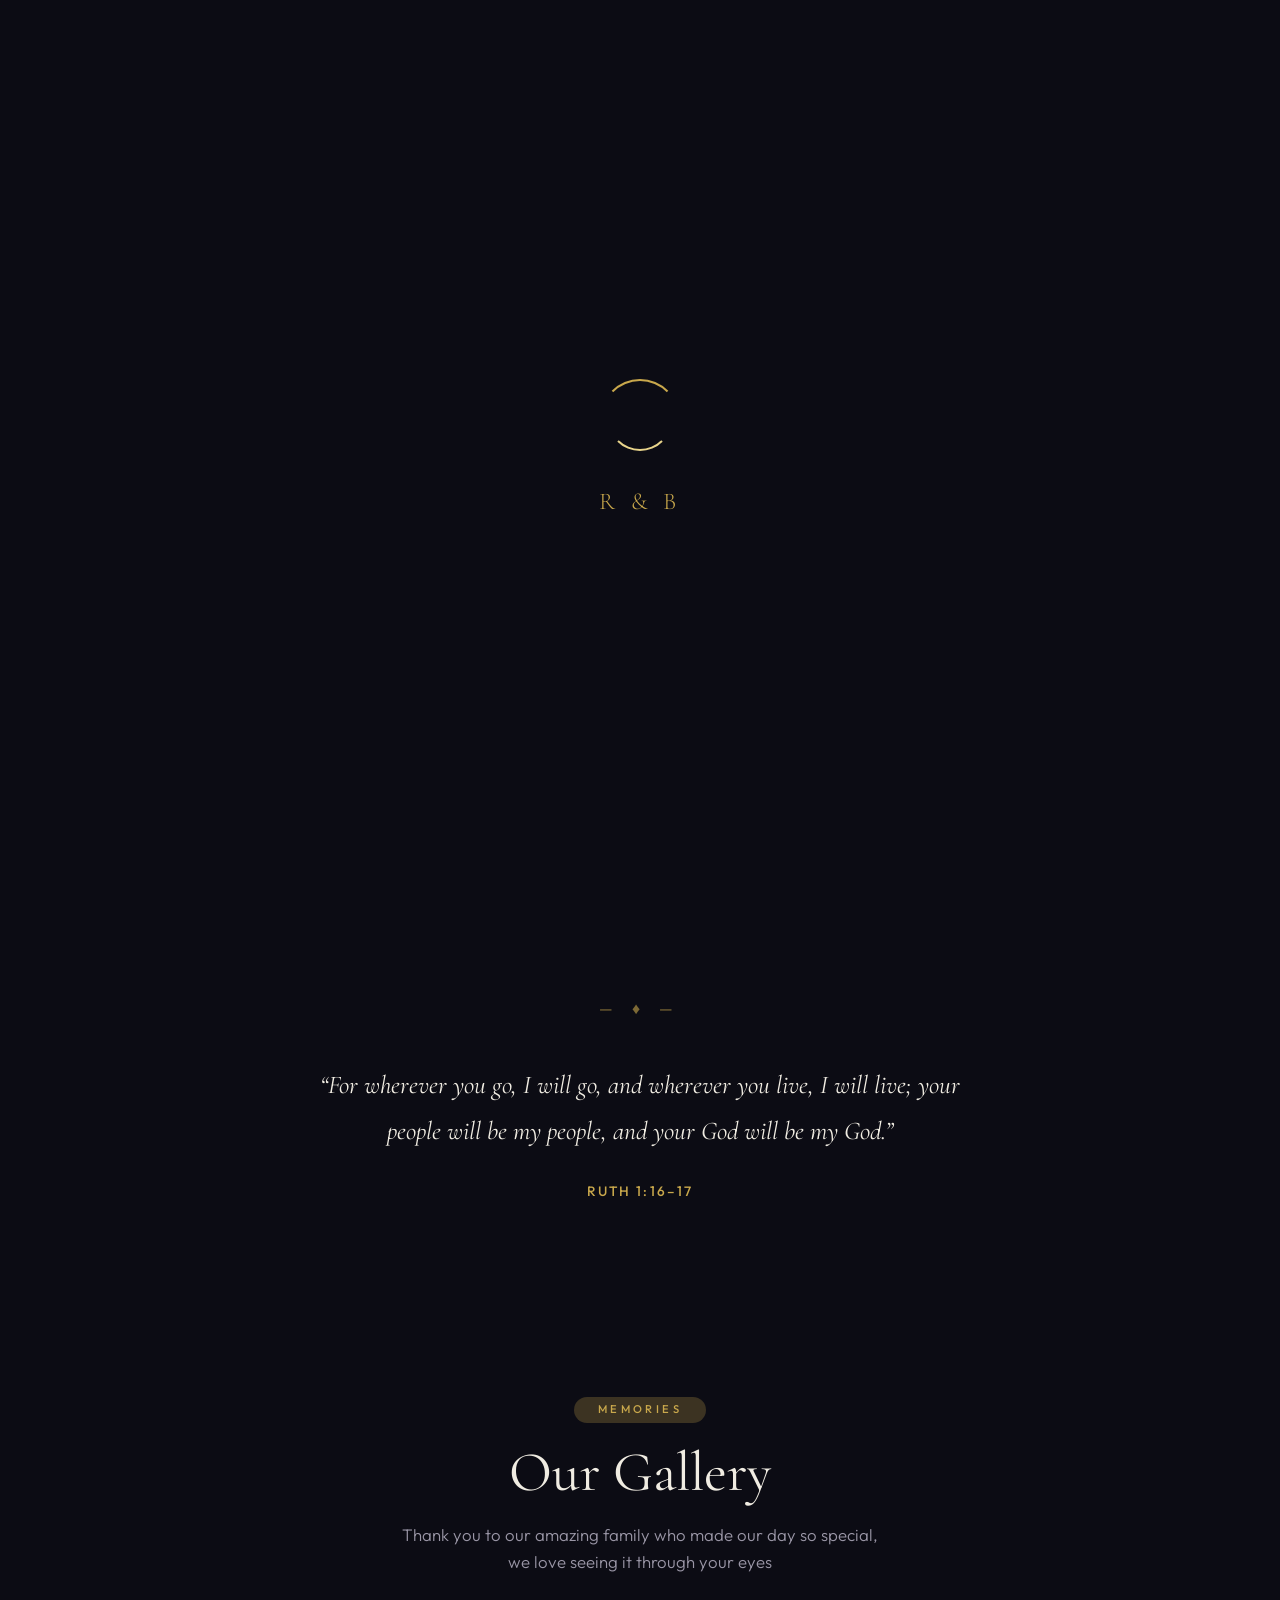
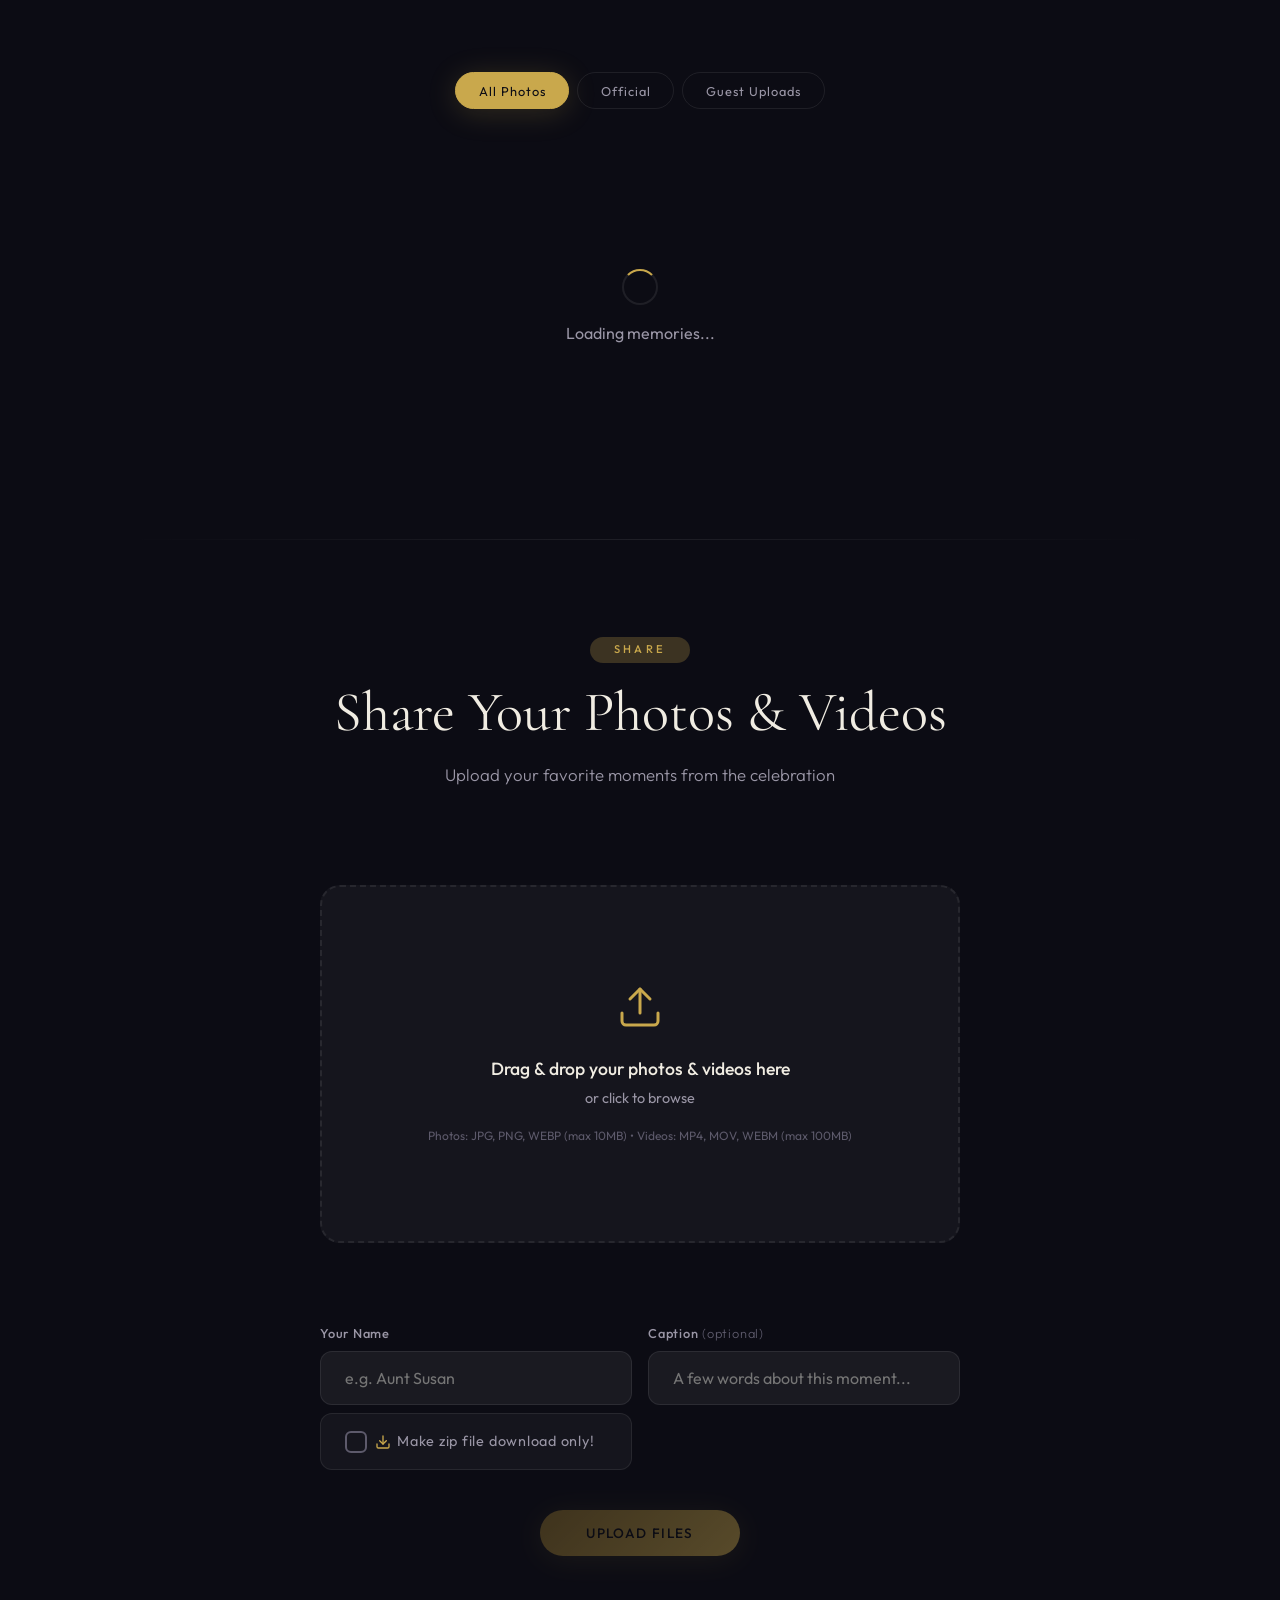
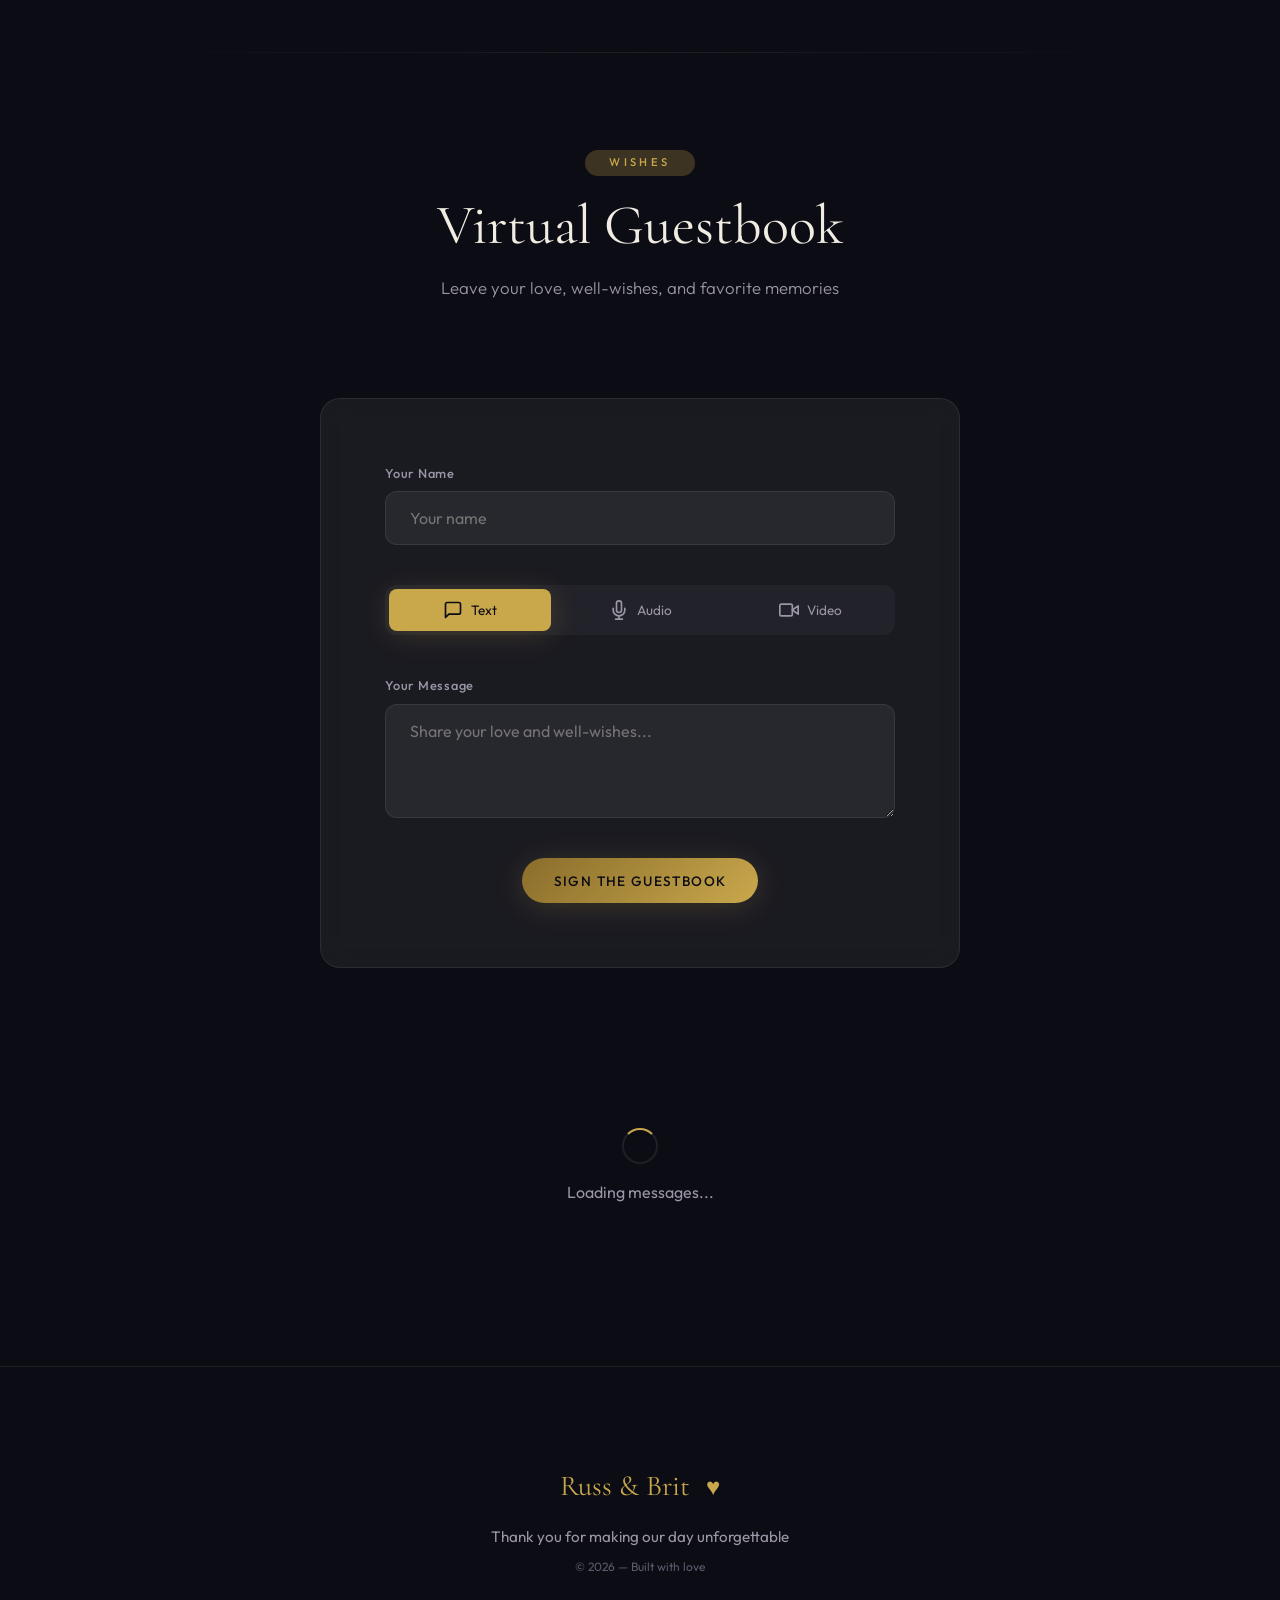
==== commit 06157a17: "See Changelog.md" ====
--- a/index.html
+++ b/index.html
@@ -114,20 +114,10 @@
             <p class="section-desc">Review, edit, and approve uploaded photos before they appear in the gallery</p>
         </div>
 
-        <div class="staging-actions">
-            <label class="staging-select-all-wrap">
-                <input type="checkbox" id="staging-select-all"> <span>Select All</span>
-            </label>
-            <button class="btn btn-primary" id="staging-approve-selected" style="display:none;">✓ Approve
-                Selected</button>
-            <button class="btn btn-danger" id="staging-reject-selected" style="display:none;">✕ Reject Selected</button>
-            <button class="btn btn-primary" id="staging-approve-all">✓ Approve All</button>
-            <span class="staging-count" id="staging-count">0 pending</span>
-        </div>
-
-        <div class="gallery-grid staging-grid" id="staging-grid">
-            <!-- Pending photos loaded dynamically -->
-        </div>
+        <span class="staging-count" id="staging-count">0 pending</span>
+
+        <!-- Dynamic groups by uploader rendered here -->
+        <div id="staging-groups"></div>
 
         <div class="gallery-empty" id="staging-empty" style="display:none;">
             <div class="empty-icon">✅</div>
@@ -140,7 +130,7 @@
         <div class="section-header">
             <span class="section-tag">Memories</span>
             <h2 class="section-title">Our Gallery</h2>
-            <p class="section-desc">Thank you to our amazing family and friends who made our day so special &mdash; we
+            <p class="section-desc">Thank you to our amazing family who made our day so special, we
                 love seeing it through your eyes</p>
         </div>
 
@@ -549,6 +539,8 @@
                     <p class="photo-detail-caption" id="photo-detail-caption"></p>
                     <button class="admin-promote-btn" id="admin-promote-btn" onclick="togglePhotoType()"
                         style="display:none;">★ Promote to Official</button>
+                    <button class="admin-pending-btn" id="admin-pending-btn" onclick="sendToPending()"
+                        style="display:none;">↩ Send to Pending</button>
                     <div class="admin-gallery-assign" id="admin-gallery-assign" style="display:none;">
                         <label class="gallery-assign-label">Gallery:</label>
                         <select id="gallery-assign-select" class="gallery-assign-select">
--- a/css/styles.css
+++ b/css/styles.css
@@ -695,6 +695,119 @@
     background: rgba(229, 62, 62, 1);
 }
 
+/* ---------- Staging Groups (per uploader) ---------- */
+.staging-group {
+    border: 1px solid rgba(201, 168, 76, 0.15);
+    border-radius: var(--radius-md);
+    background: rgba(201, 168, 76, 0.02);
+    margin-bottom: var(--space-xl);
+    overflow: hidden;
+}
+
+.staging-group-header {
+    padding: var(--space-md) var(--space-lg);
+    background: rgba(201, 168, 76, 0.08);
+    border-bottom: 1px solid rgba(201, 168, 76, 0.12);
+    cursor: pointer;
+    display: flex;
+    align-items: center;
+    justify-content: space-between;
+    user-select: none;
+    transition: background var(--duration-fast) ease;
+}
+
+.staging-group-header:hover {
+    background: rgba(201, 168, 76, 0.14);
+}
+
+.staging-group-chevron {
+    transition: transform var(--duration-normal) ease;
+    color: var(--gold);
+    flex-shrink: 0;
+}
+
+.staging-group-collapsed .staging-group-chevron {
+    transform: rotate(-90deg);
+}
+
+.staging-group-body {
+    overflow: hidden;
+    max-height: 2000px;
+    transition: max-height 0.3s ease;
+}
+
+.staging-group-collapsed .staging-group-body {
+    max-height: 0;
+}
+
+.staging-group-collapsed .staging-group-header {
+    border-bottom-color: transparent;
+}
+
+.staging-group-info {
+    display: flex;
+    align-items: center;
+    justify-content: space-between;
+    flex-wrap: wrap;
+    gap: var(--space-sm);
+}
+
+.staging-group-name {
+    font-family: var(--font-body);
+    font-size: 1rem;
+    font-weight: 600;
+    color: var(--gold);
+    display: flex;
+    align-items: center;
+    gap: var(--space-xs);
+    margin: 0;
+}
+
+.staging-group-meta {
+    font-size: 0.8rem;
+    color: var(--color-text-muted);
+    font-weight: 400;
+}
+
+.staging-group-caption {
+    font-weight: 400;
+    font-style: italic;
+    color: var(--color-text-muted);
+    font-size: 0.85rem;
+}
+
+.staging-group-actions {
+    display: flex;
+    align-items: center;
+    gap: var(--space-md);
+    padding: var(--space-sm) var(--space-lg);
+    background: rgba(0, 0, 0, 0.15);
+    border-bottom: 1px solid rgba(255, 255, 255, 0.04);
+}
+
+.staging-group-btn {
+    font-size: 0.78rem;
+    padding: 6px 14px;
+}
+
+.staging-group-select-wrap {
+    font-size: 0.82rem;
+}
+
+.staging-group .staging-grid {
+    padding: var(--space-md);
+}
+
+@media (max-width: 768px) {
+    .staging-group-actions {
+        flex-wrap: wrap;
+        gap: var(--space-sm);
+    }
+    .staging-group-info {
+        flex-direction: column;
+        align-items: flex-start;
+    }
+}
 .gallery-controls {
     display: flex;
     justify-content: center;
@@ -1343,6 +1456,24 @@
 .admin-promote-btn.demote:hover {
     border-color: var(--color-text-muted);
     background: rgba(255, 255, 255, 0.05);
+}
+
+.admin-pending-btn {
+    display: inline-block;
+    margin-top: var(--space-xs);
+    background: none;
+    border: 1px solid rgba(251, 191, 36, 0.4);
+    color: #fbbf24;
+    font-size: 0.7rem;
+    padding: 5px 14px;
+    border-radius: var(--radius-full);
+    cursor: pointer;
+    transition: all var(--duration-fast) ease;
+}
+
+.admin-pending-btn:hover {
+    background: rgba(251, 191, 36, 0.12);
+    border-color: #fbbf24;
 }
 
 /* Comment form */
@@ -3147,3 +3278,54 @@
         gap: var(--space-xs);
     }
 }
+
+/* Download card actions (download + delete) */
+.download-card-actions {
+    display: flex;
+    align-items: center;
+    gap: var(--space-sm);
+    flex-shrink: 0;
+}
+
+/* Admin delete button on download cards */
+.download-delete-btn,
+.download-rename-btn {
+    display: none;
+    width: 40px;
+    height: 40px;
+    min-width: 40px;
+    padding: 0;
+    border-radius: var(--radius-sm);
+    align-items: center;
+    justify-content: center;
+    font-size: 0.8rem;
+}
+
+.download-rename-btn {
+    background: rgba(212, 175, 55, 0.15);
+    border: 1px solid var(--gold);
+    color: var(--gold);
+}
+
+.download-rename-btn:hover {
+    background: rgba(212, 175, 55, 0.3);
+    transform: scale(1.08);
+}
+
+body.admin-mode .download-delete-btn,
+body.admin-mode .download-rename-btn {
+    display: flex;
+}
+
+.download-delete-btn:hover {
+    transform: scale(1.08);
+}
+
+@media (max-width: 768px) {
+    .download-card-actions {
+        width: 100%;
+    }
+    .download-card-actions .download-card-btn {
+        flex: 1;
+    }
+}
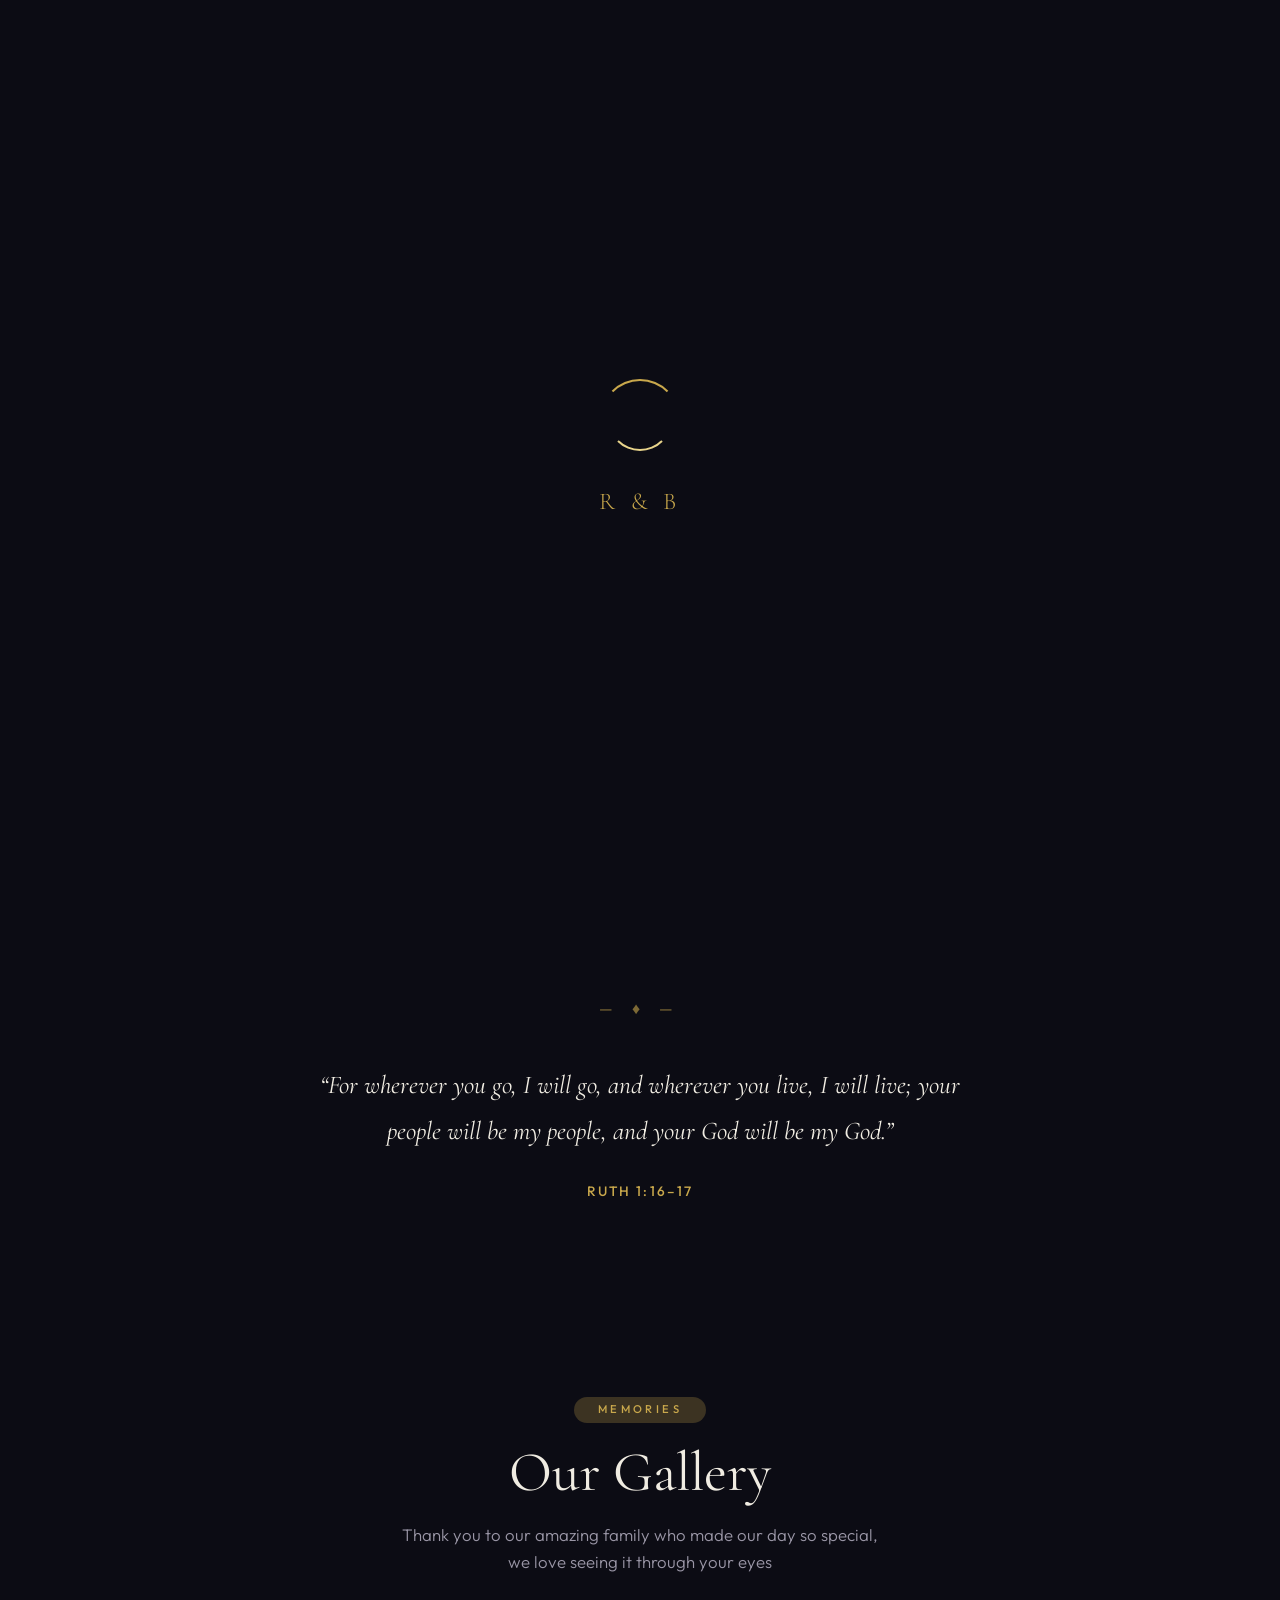
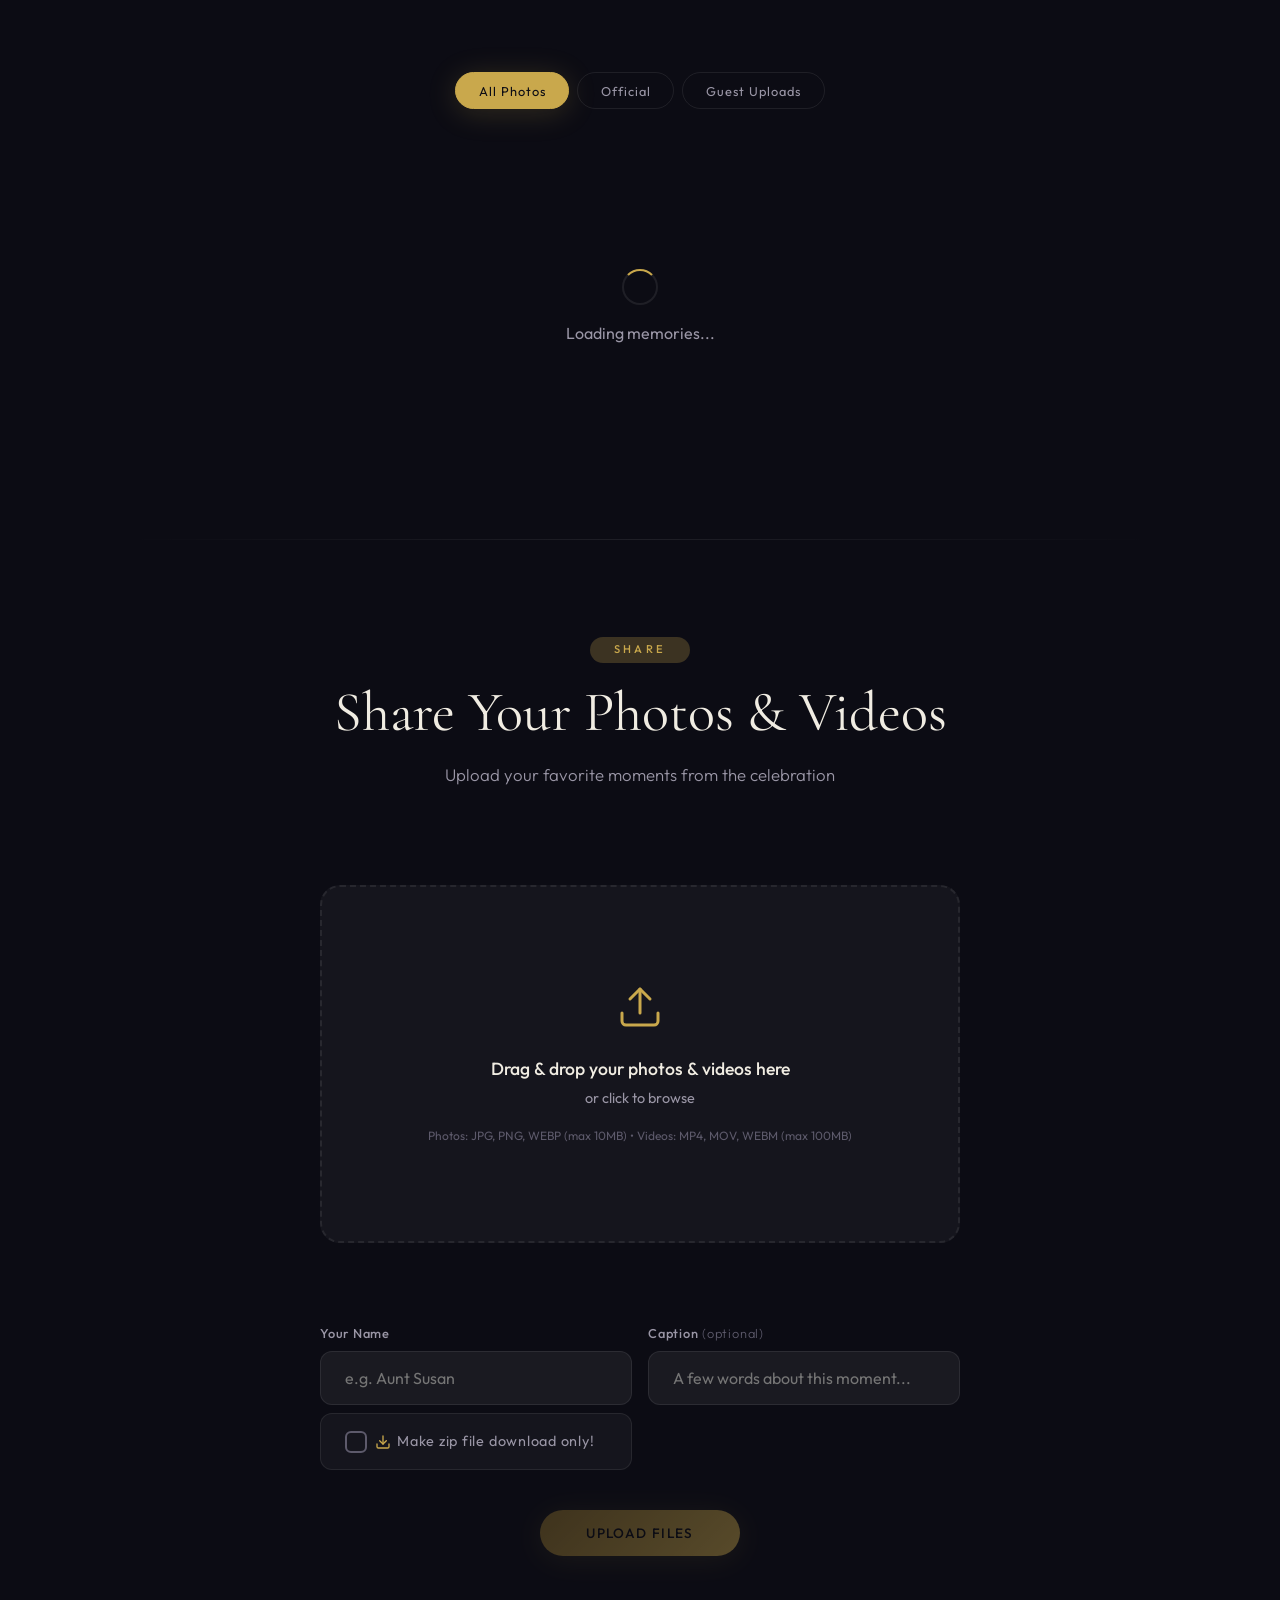
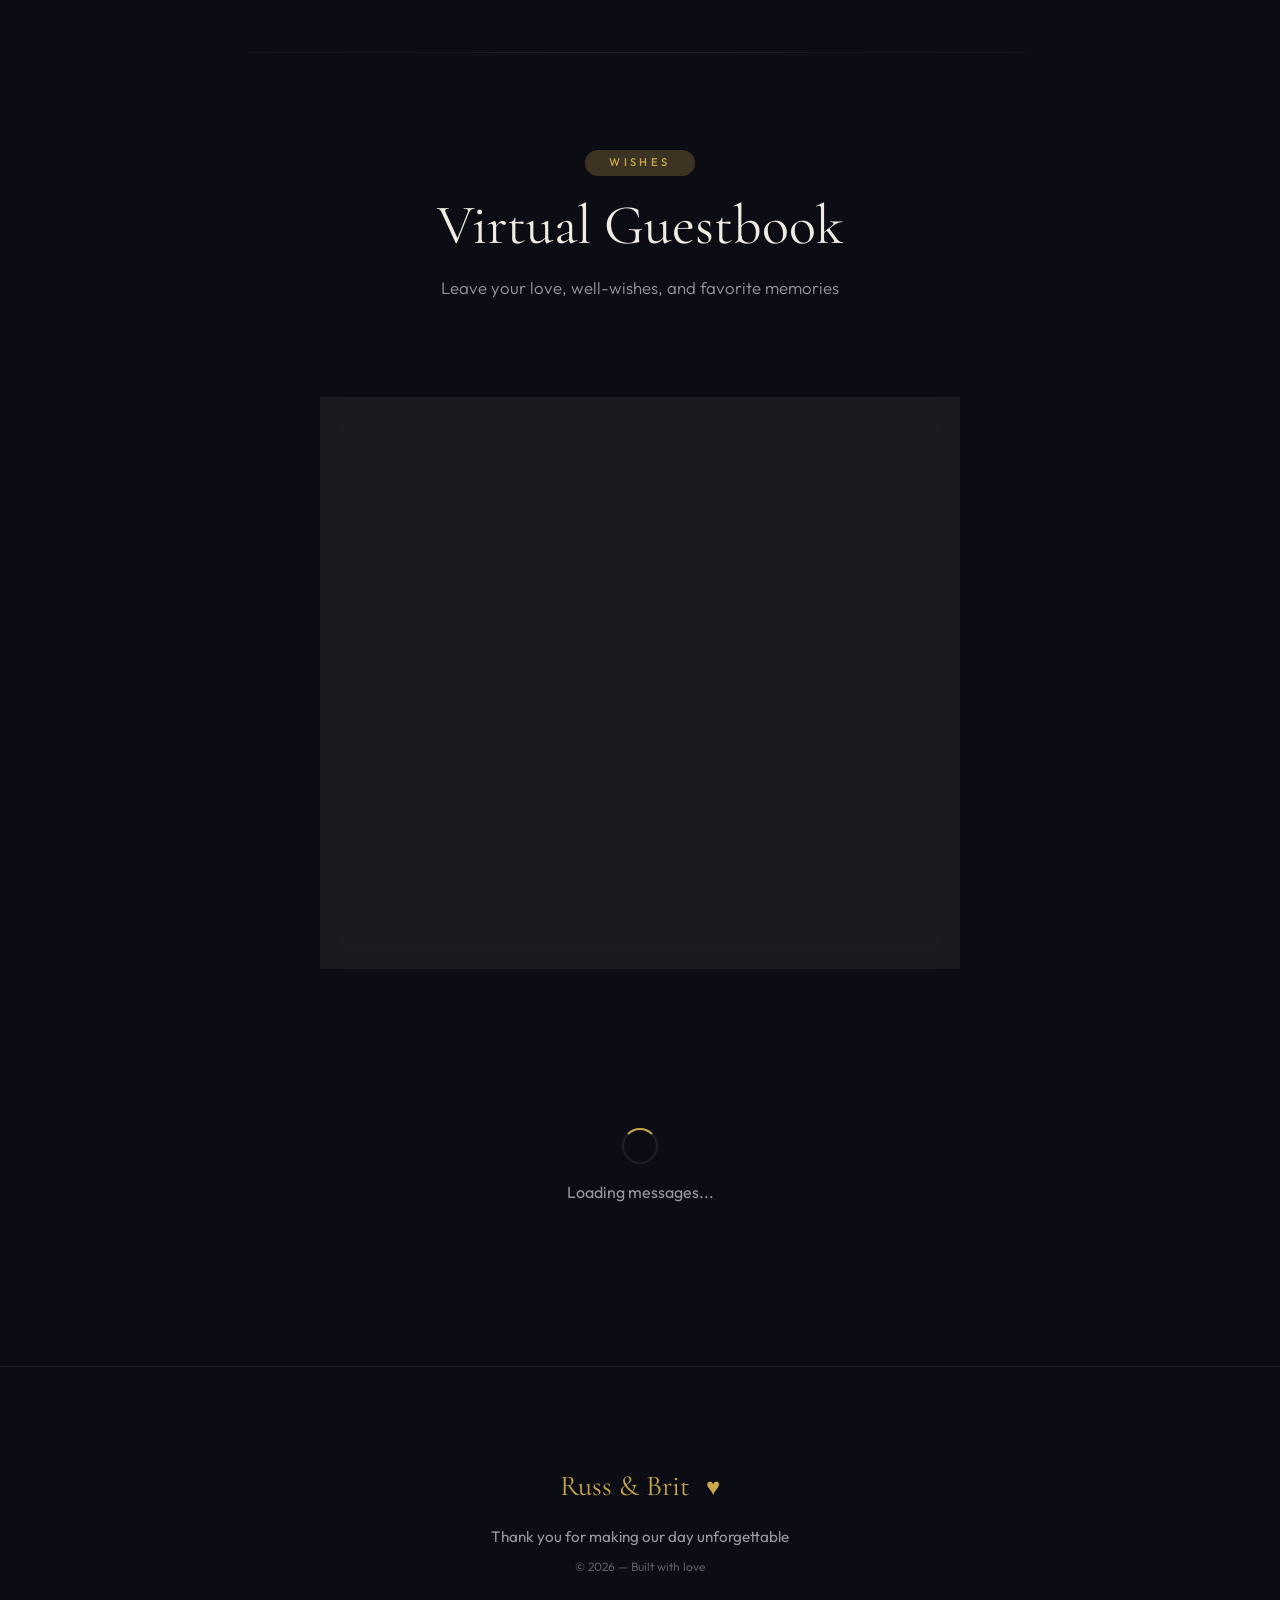
==== commit b481d419: "See Changelog.md" ====
--- a/index.html
+++ b/index.html
@@ -82,6 +82,7 @@
                 <span class="hero-ampersand">&amp;</span>
                 <span class="hero-name">Brit</span>
             </h1>
+            <p class="hero-date">July 4<sup>th</sup>, 2026</p>
             <p class="hero-subtitle">Thank you for being part of our story</p>
             <div class="hero-actions">
                 <a href="#gallery" class="btn btn-primary" id="hero-view-photos">View Photos</a>
--- a/css/styles.css
+++ b/css/styles.css
@@ -401,6 +401,21 @@
     color: var(--color-gold);
     margin: 0 0.15em;
     font-weight: 300;
+}
+
+.hero-date {
+    font-family: var(--font-body);
+    font-size: 0.95rem;
+    font-weight: 400;
+    letter-spacing: 0.2em;
+    text-transform: uppercase;
+    color: var(--gold);
+    margin-bottom: var(--space-sm);
+    animation: fade-up 1.2s var(--ease-out) 0.95s both;
+}
+
+.hero-date sup {
+    font-size: 0.6em;
 }
 
 .hero-subtitle {
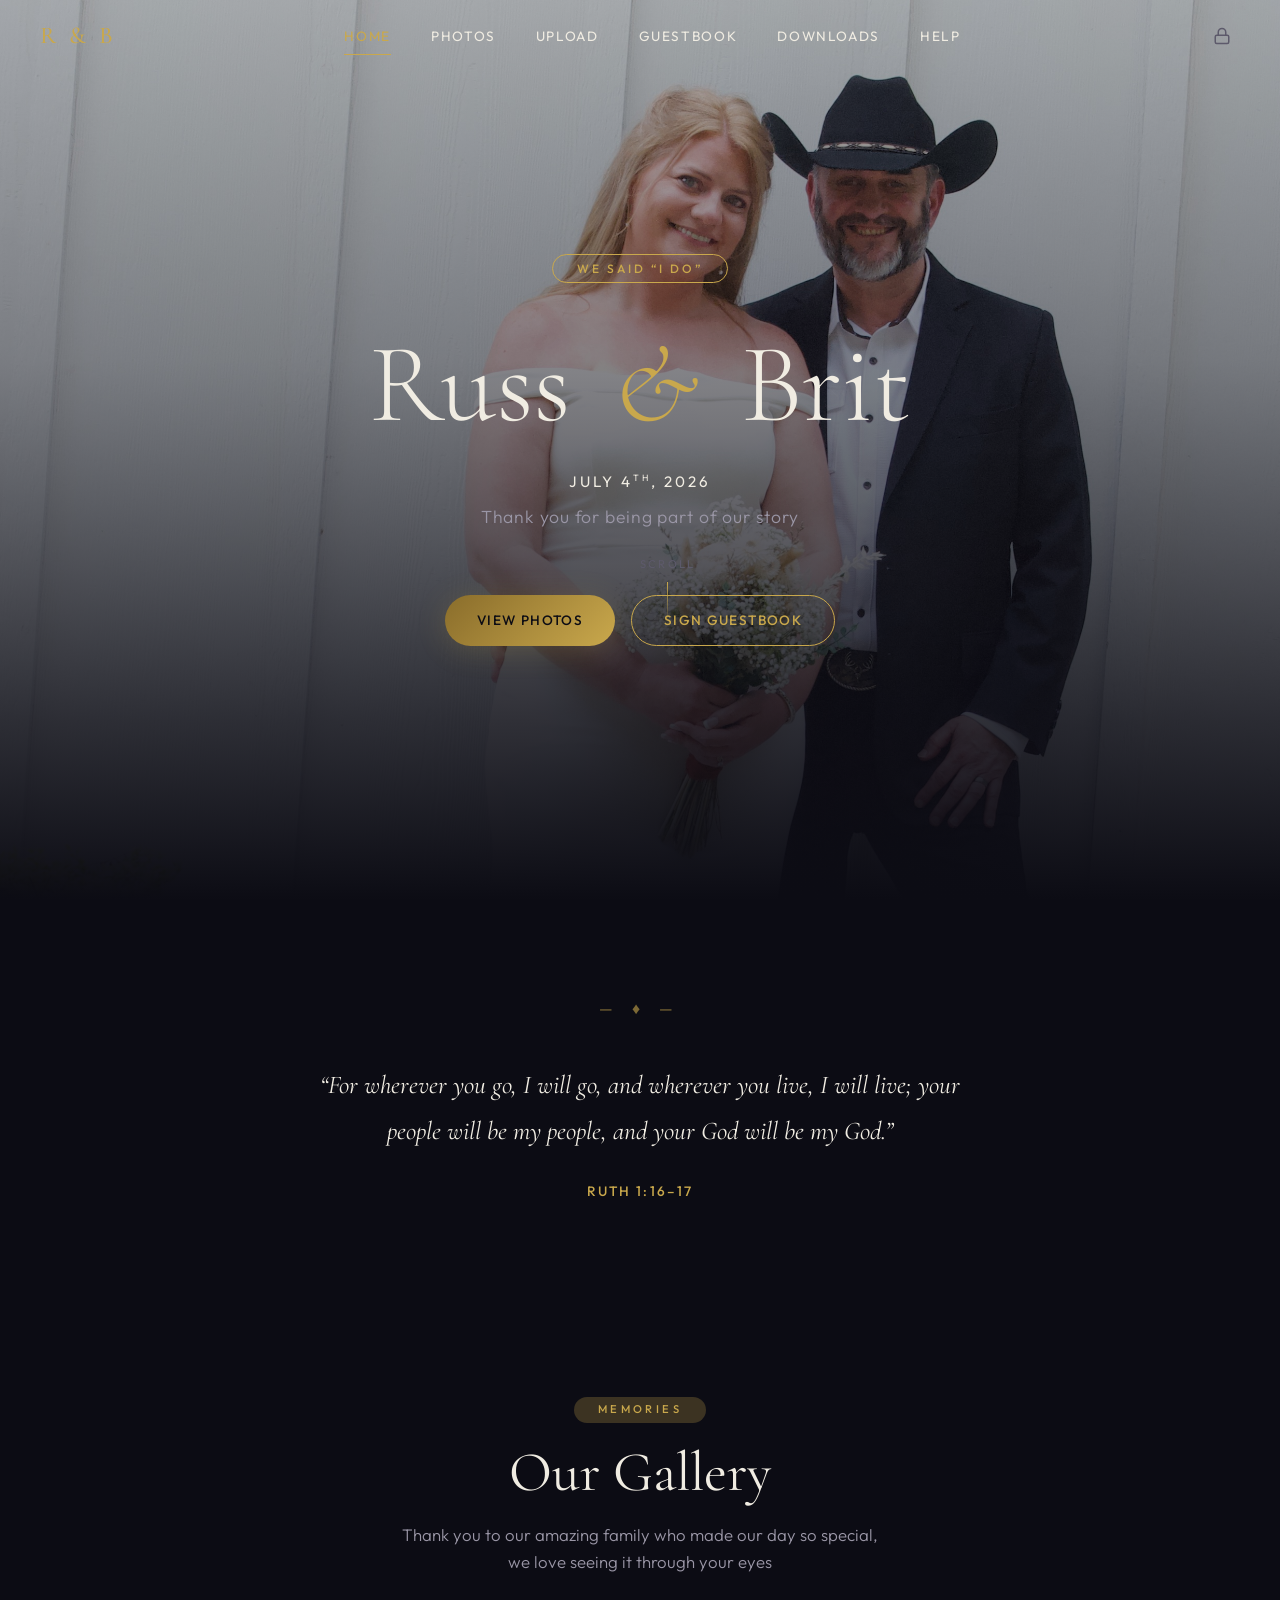
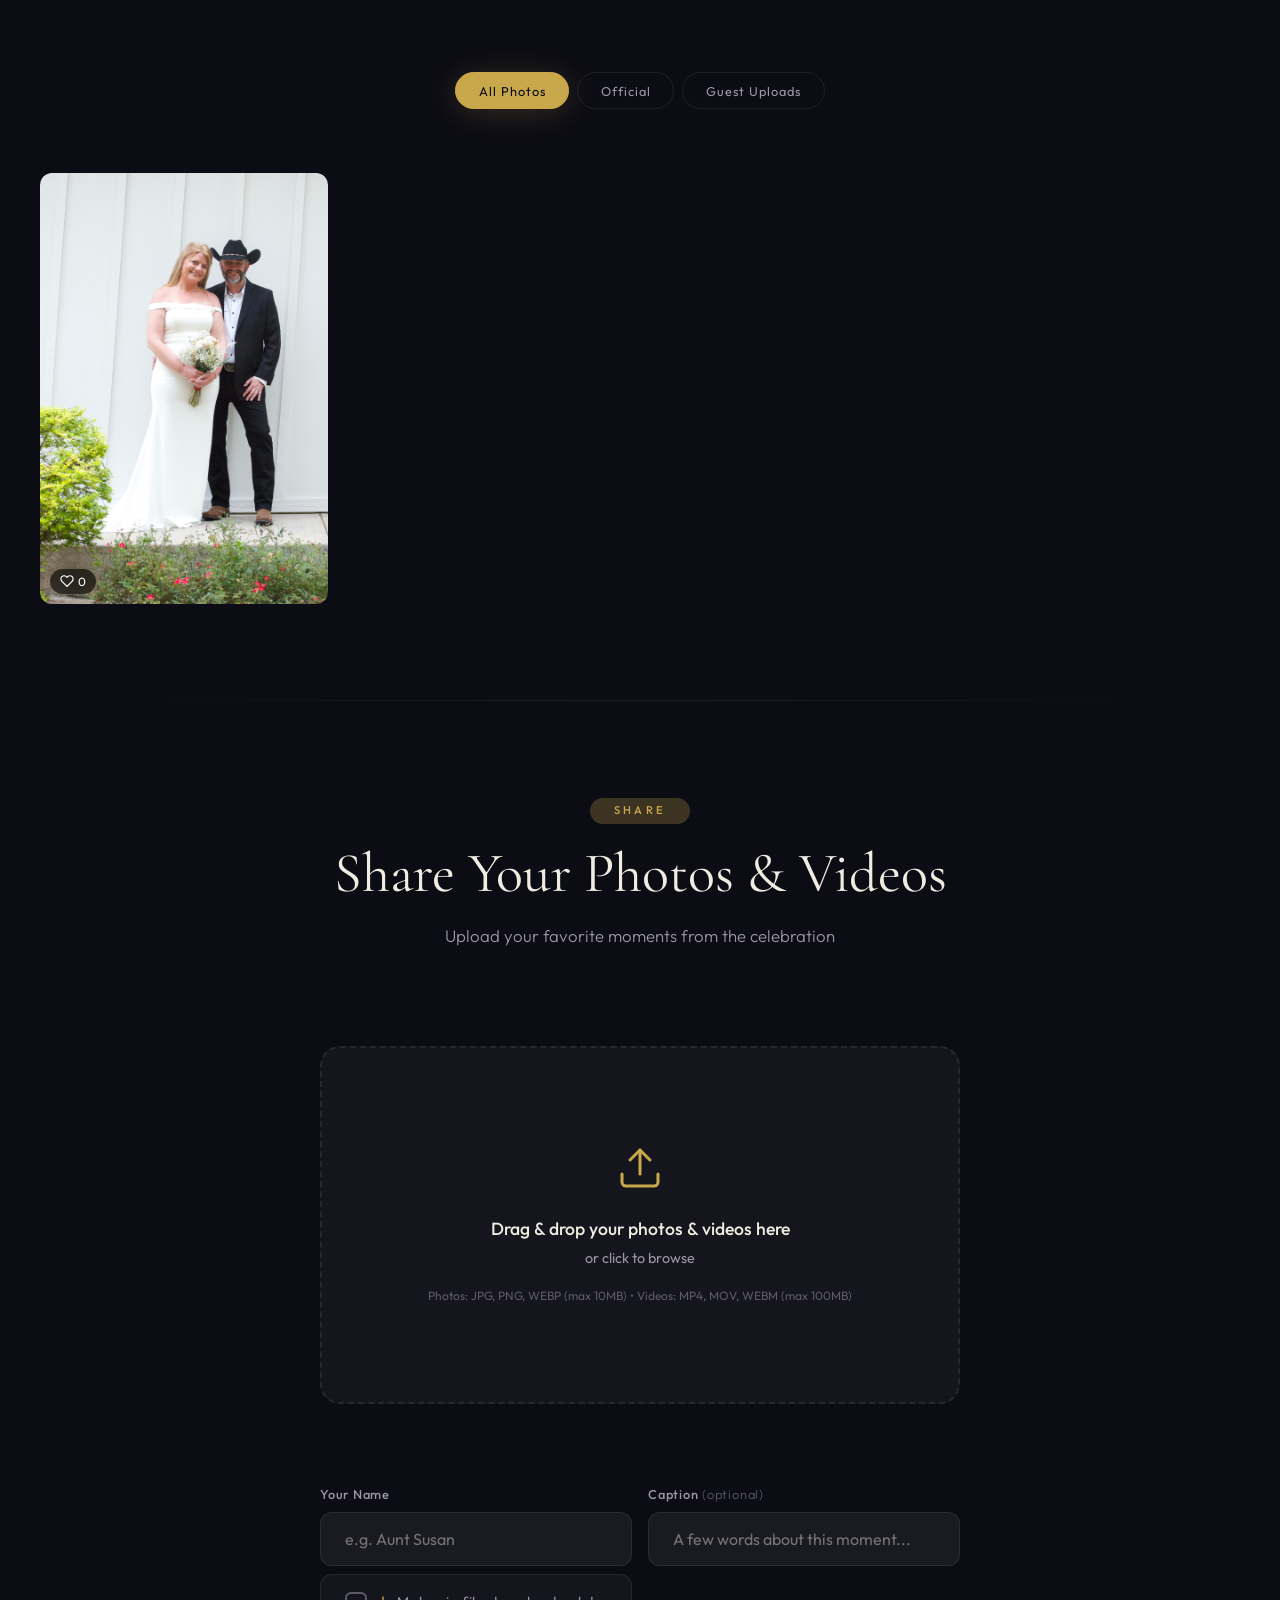
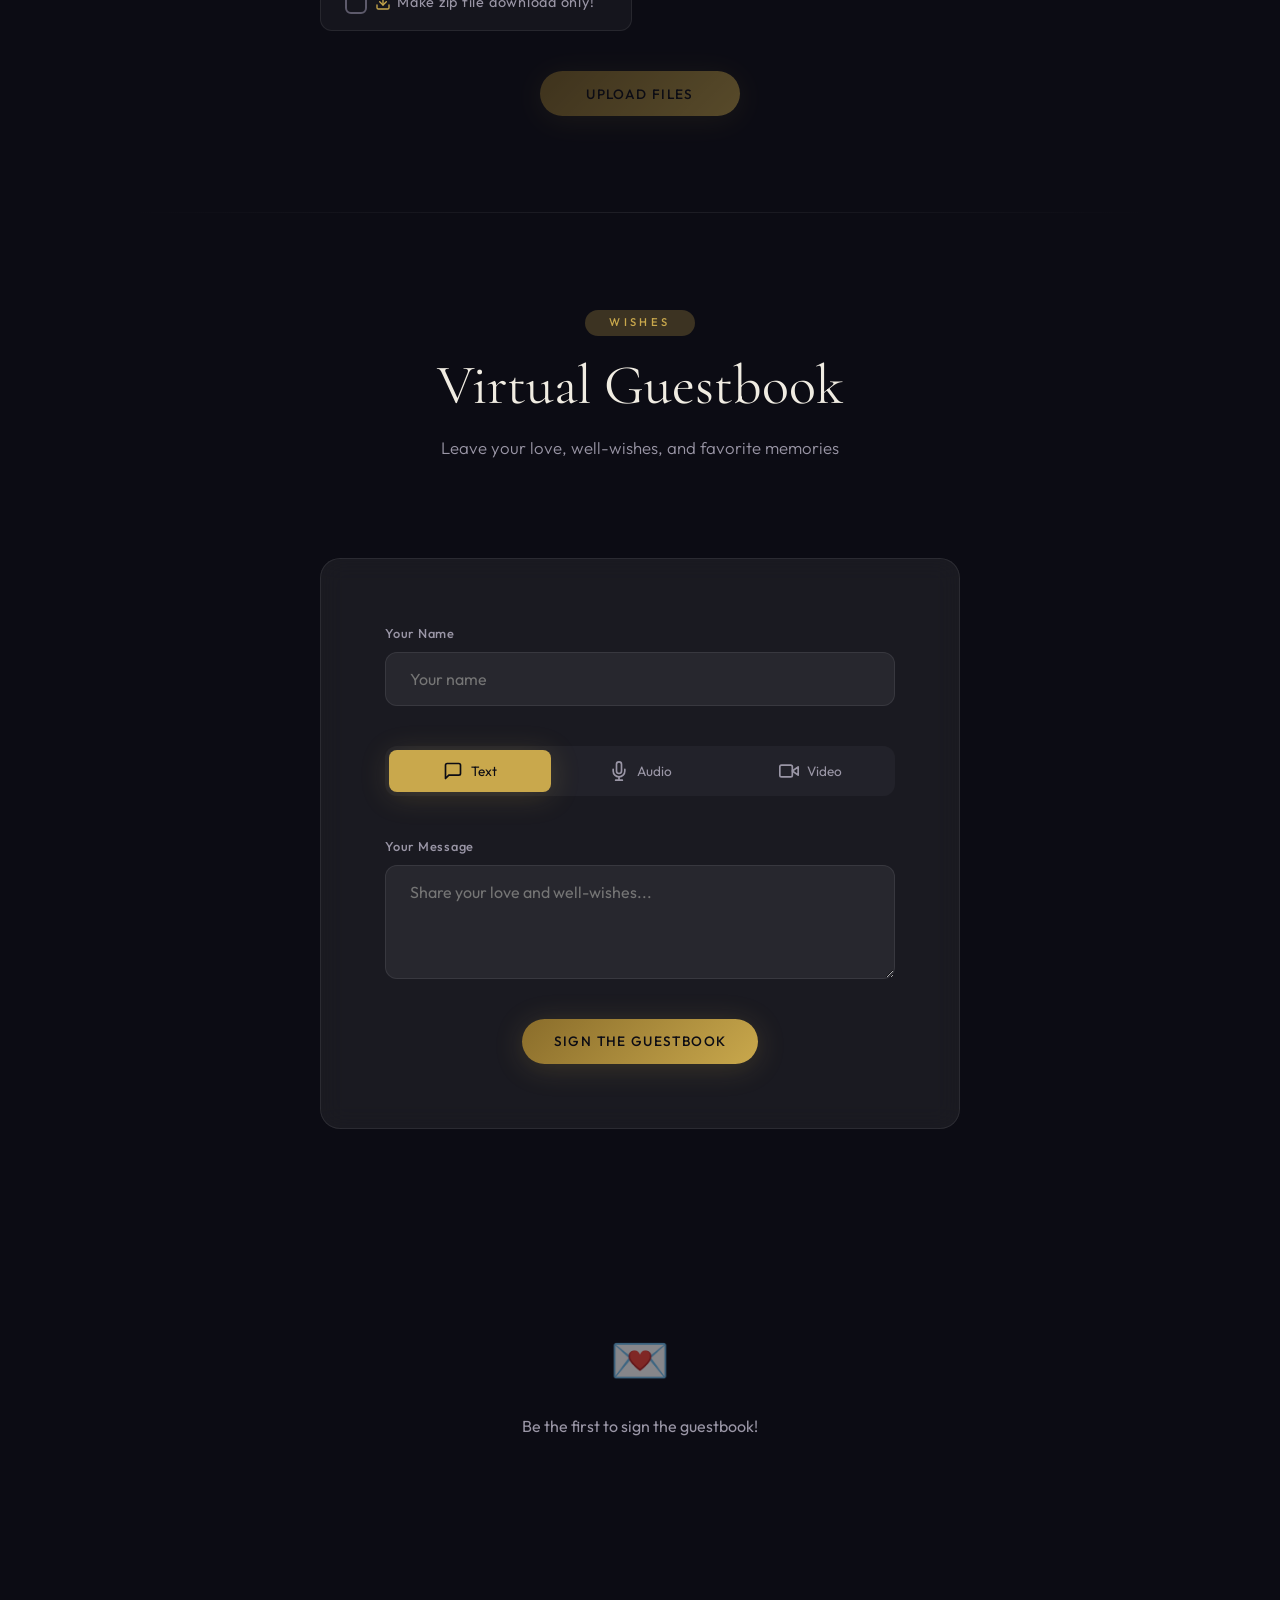
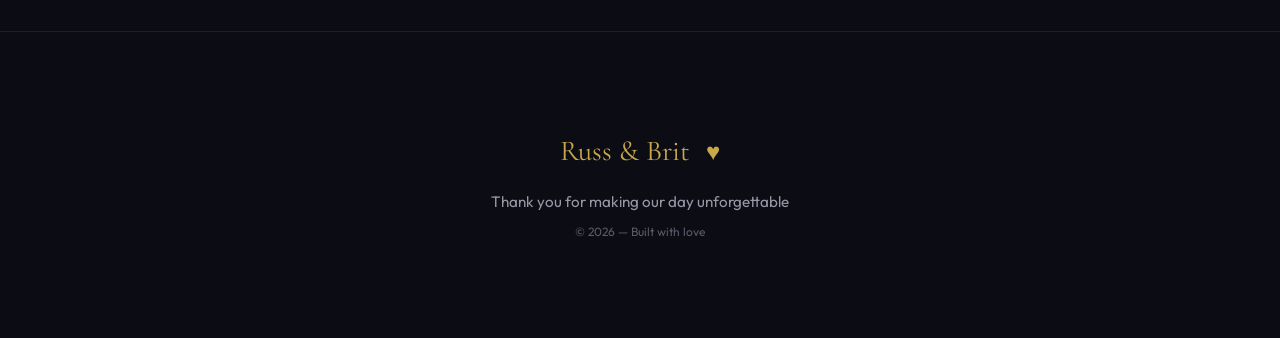
==== commit 24ef821f: "See Changelog.md" ====
--- a/index.html
+++ b/index.html
@@ -1,4 +1,4 @@
-<!-- v3.0.0 -->
+<!-- v3.0.2 -->
 <!DOCTYPE html>
 <html lang="en">
 
--- a/css/styles.css
+++ b/css/styles.css
@@ -157,6 +157,20 @@
     opacity: 0;
     visibility: hidden;
     pointer-events: none;
+}
+
+/* CSS-only failsafe: auto-hide preloader after 6s even if JS fails */
+@keyframes preloader-failsafe {
+    0%, 95% { opacity: 1; visibility: visible; }
+    100%    { opacity: 0; visibility: hidden; }
+}
+
+.preloader {
+    animation: preloader-failsafe 6s ease-in forwards;
+}
+
+.preloader.hidden {
+    animation: none;
 }
 
 .preloader-inner {
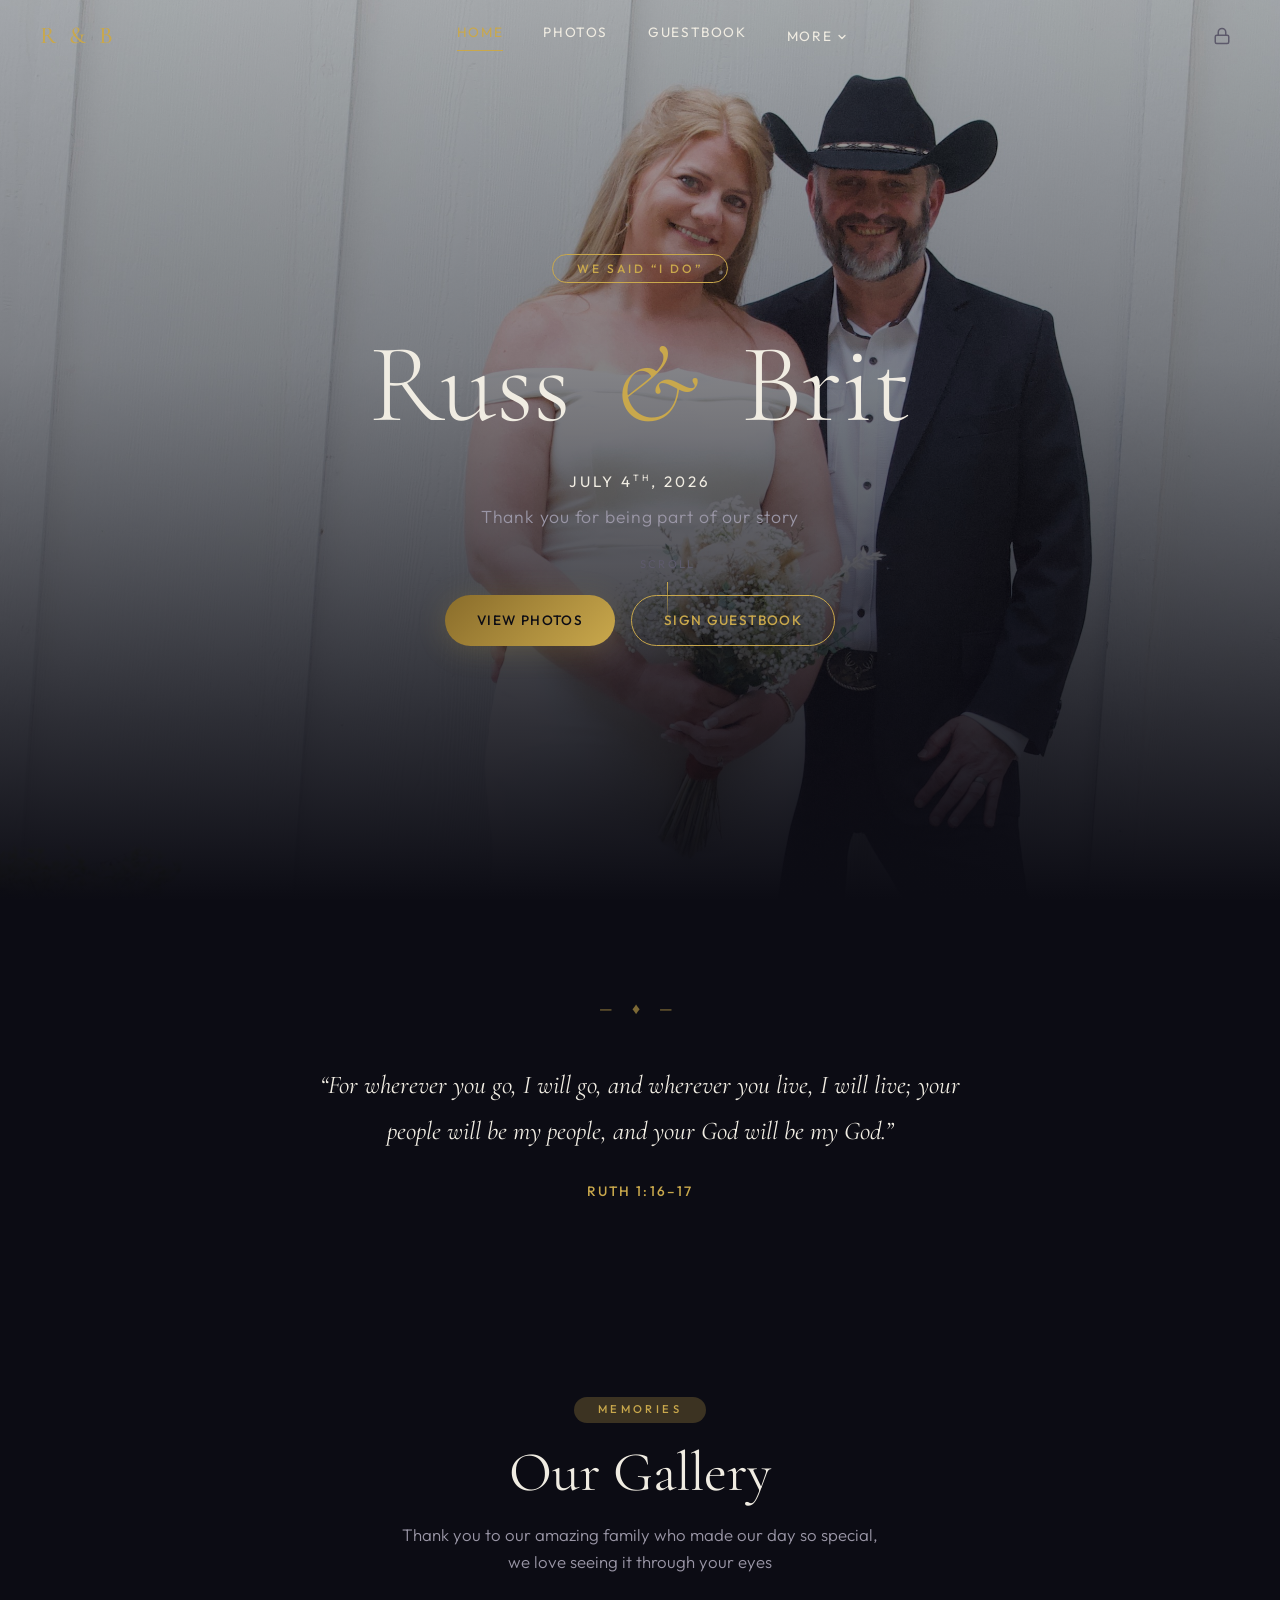
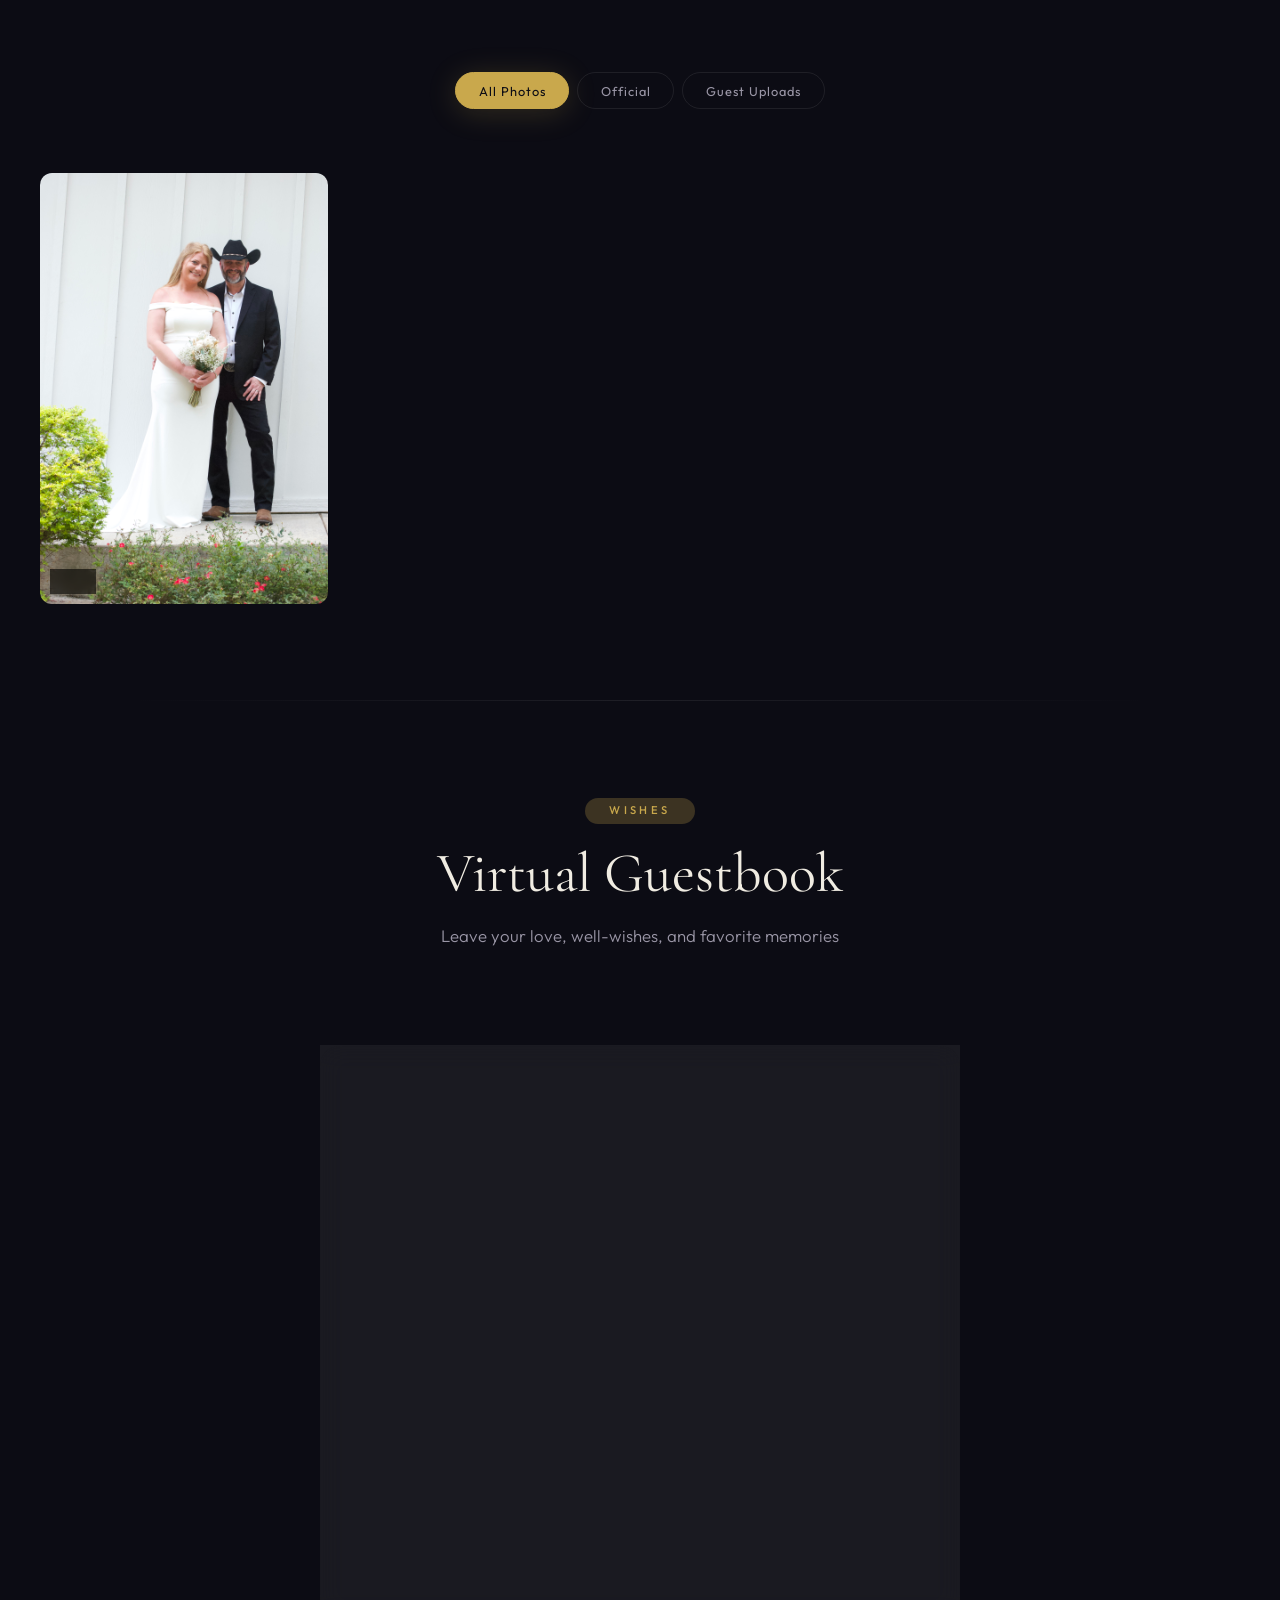
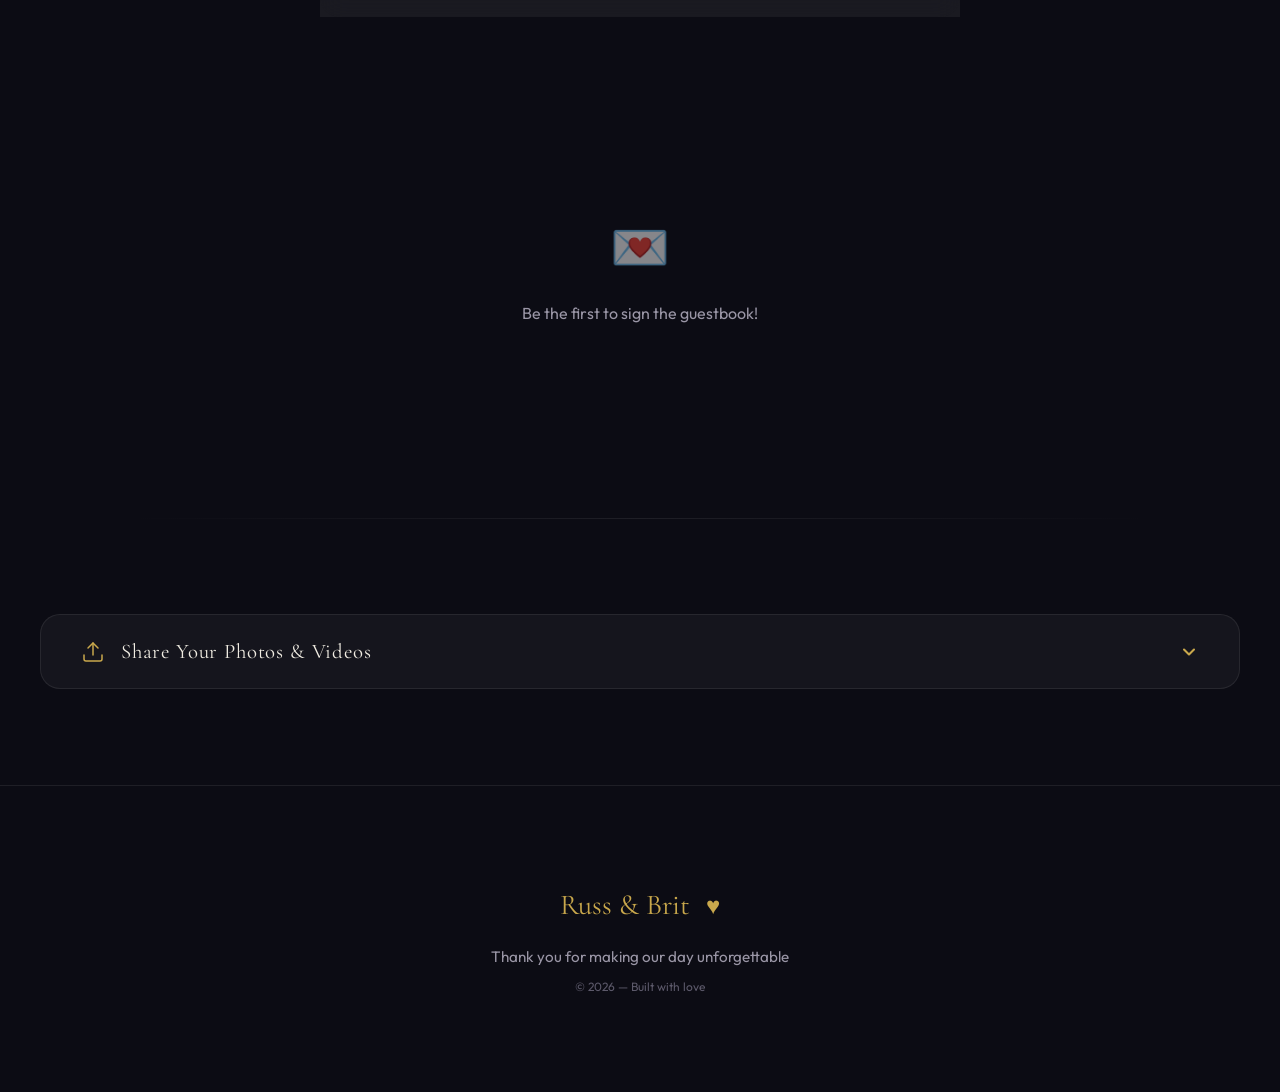
==== commit 356b4993: "See Changelog.md" ====
--- a/index.html
+++ b/index.html
@@ -1,4 +1,4 @@
-<!-- v3.0.2 -->
+<!-- v3.1.0 -->
 <!DOCTYPE html>
 <html lang="en">
 
@@ -53,10 +53,19 @@
         <ul id="nav-menu" class="nav-menu">
             <li><a href="#hero" class="nav-link active" data-section="hero">Home</a></li>
             <li><a href="#gallery" class="nav-link" data-section="gallery">Photos</a></li>
-            <li><a href="#upload" class="nav-link" data-section="upload">Upload</a></li>
             <li><a href="#guestbook" class="nav-link" data-section="guestbook">Guestbook</a></li>
-            <li><a href="downloads.html" class="nav-link">Downloads</a></li>
-            <li><a href="help.html" class="nav-link">Help</a></li>
+            <li class="nav-dropdown" id="nav-more-dropdown">
+                <button class="nav-link nav-dropdown-toggle" id="nav-more-toggle">More
+                    <svg class="nav-dropdown-chevron" width="12" height="12" viewBox="0 0 24 24" fill="none" stroke="currentColor" stroke-width="2.5" stroke-linecap="round" stroke-linejoin="round">
+                        <polyline points="6 9 12 15 18 9"/>
+                    </svg>
+                </button>
+                <ul class="nav-dropdown-menu" id="nav-dropdown-menu">
+                    <li><a href="#upload" class="nav-link" data-section="upload">Upload Photos</a></li>
+                    <li><a href="downloads.html" class="nav-link">Downloads</a></li>
+                    <li><a href="help.html" class="nav-link">Help</a></li>
+                </ul>
+            </li>
         </ul>
         <button id="admin-toggle" class="admin-toggle" title="Admin mode" aria-label="Toggle admin mode">
             <svg width="18" height="18" viewBox="0 0 24 24" fill="none" stroke="currentColor" stroke-width="2"
@@ -162,83 +171,6 @@
         </div>
     </section>
 
-    <!-- ===== UPLOAD SECTION ===== -->
-    <section id="upload" class="section upload-section">
-        <div class="section-header">
-            <span class="section-tag">Share</span>
-            <h2 class="section-title">Share Your Photos &amp; Videos</h2>
-            <p class="section-desc">Upload your favorite moments from the celebration</p>
-        </div>
-
-        <div class="upload-container">
-            <form id="upload-form" class="upload-form">
-                <div class="upload-dropzone" id="upload-dropzone">
-                    <div class="dropzone-content">
-                        <div class="dropzone-icon">
-                            <svg width="48" height="48" viewBox="0 0 24 24" fill="none" stroke="currentColor"
-                                stroke-width="1.5" stroke-linecap="round" stroke-linejoin="round">
-                                <path d="M21 15v4a2 2 0 0 1-2 2H5a2 2 0 0 1-2-2v-4" />
-                                <polyline points="17 8 12 3 7 8" />
-                                <line x1="12" y1="3" x2="12" y2="15" />
-                            </svg>
-                        </div>
-                        <p class="dropzone-text">Drag &amp; drop your photos &amp; videos here</p>
-                        <p class="dropzone-subtext">or click to browse</p>
-                        <p class="dropzone-hint">Photos: JPG, PNG, WEBP (max 10MB) • Videos: MP4, MOV, WEBM (max 100MB)
-                        </p>
-                    </div>
-                    <input type="file" id="photo-input" multiple
-                        accept="image/jpeg,image/png,image/webp,video/mp4,video/quicktime,video/webm,video/x-m4v"
-                        hidden>
-                </div>
-
-                <!-- Preview Thumbnails -->
-                <div class="upload-previews" id="upload-previews"></div>
-
-                <div class="upload-meta">
-                    <div class="form-group">
-                        <label for="uploader-name">Your Name</label>
-                        <input type="text" id="uploader-name" placeholder="e.g. Aunt Susan" required>
-                    </div>
-                    <div class="form-group">
-                        <label for="photo-caption">Caption <span class="optional">(optional)</span></label>
-                        <input type="text" id="photo-caption" placeholder="A few words about this moment...">
-                    </div>
-                    <div class="form-group upload-zip-option">
-                        <label class="zip-checkbox-label" for="make-zip-file">
-                            <input type="checkbox" id="make-zip-file">
-                            <span class="zip-checkbox-custom"></span>
-                            <span class="zip-checkbox-text">
-                                <svg width="16" height="16" viewBox="0 0 24 24" fill="none" stroke="currentColor"
-                                    stroke-width="2" stroke-linecap="round" stroke-linejoin="round">
-                                    <path d="M21 15v4a2 2 0 0 1-2 2H5a2 2 0 0 1-2-2v-4" />
-                                    <polyline points="7 10 12 15 17 10" />
-                                    <line x1="12" y1="15" x2="12" y2="3" />
-                                </svg>
-                                Make zip file download only!
-                            </span>
-                        </label>
-                    </div>
-                </div>
-
-                <button type="submit" class="btn btn-primary btn-upload" id="upload-submit" disabled>
-                    <span class="btn-text">Upload Files</span>
-                    <span class="btn-loader" style="display:none;">
-                        <div class="spinner-small"></div>
-                        Uploading...
-                    </span>
-                </button>
-
-                <!-- Upload Progress -->
-                <div class="upload-progress" id="upload-progress" style="display:none;">
-                    <div class="progress-bar">
-                        <div class="progress-fill" id="progress-fill"></div>
-                    </div>
-                    <p class="progress-text" id="progress-text">Uploading 0 of 0...</p>
-                </div>
-            </form>
-        </div>
-    </section>
 
     <!-- ===== GUESTBOOK SECTION ===== -->
     <section id="guestbook" class="section guestbook-section">
@@ -371,6 +303,98 @@
         </div>
     </section>
 
+    <!-- ===== UPLOAD SECTION (collapsed by default) ===== -->
+    <section id="upload" class="section upload-section upload-collapsed">
+        <button class="upload-collapse-toggle" id="upload-collapse-toggle" aria-expanded="false" aria-controls="upload-body">
+            <div class="upload-collapse-header-content">
+                <svg class="upload-collapse-icon" width="24" height="24" viewBox="0 0 24 24" fill="none" stroke="currentColor" stroke-width="1.5" stroke-linecap="round" stroke-linejoin="round">
+                    <path d="M21 15v4a2 2 0 0 1-2 2H5a2 2 0 0 1-2-2v-4" />
+                    <polyline points="17 8 12 3 7 8" />
+                    <line x1="12" y1="3" x2="12" y2="15" />
+                </svg>
+                <span class="upload-collapse-title">Share Your Photos &amp; Videos</span>
+            </div>
+            <svg class="upload-collapse-chevron" width="20" height="20" viewBox="0 0 24 24" fill="none" stroke="currentColor" stroke-width="2.5" stroke-linecap="round" stroke-linejoin="round">
+                <polyline points="6 9 12 15 18 9"/>
+            </svg>
+        </button>
+        <div class="upload-collapse-body" id="upload-body">
+            <div class="section-header">
+                <span class="section-tag">Share</span>
+                <h2 class="section-title">Share Your Photos &amp; Videos</h2>
+                <p class="section-desc">Upload your favorite moments from the celebration</p>
+            </div>
+
+            <div class="upload-container">
+                <form id="upload-form" class="upload-form">
+                    <div class="upload-dropzone" id="upload-dropzone">
+                        <div class="dropzone-content">
+                            <div class="dropzone-icon">
+                                <svg width="48" height="48" viewBox="0 0 24 24" fill="none" stroke="currentColor"
+                                    stroke-width="1.5" stroke-linecap="round" stroke-linejoin="round">
+                                    <path d="M21 15v4a2 2 0 0 1-2 2H5a2 2 0 0 1-2-2v-4" />
+                                    <polyline points="17 8 12 3 7 8" />
+                                    <line x1="12" y1="3" x2="12" y2="15" />
+                                </svg>
+                            </div>
+                            <p class="dropzone-text">Drag &amp; drop your photos &amp; videos here</p>
+                            <p class="dropzone-subtext">or click to browse</p>
+                            <p class="dropzone-hint">Photos: JPG, PNG, WEBP (max 10MB) &bull; Videos: MP4, MOV, WEBM (max 100MB)</p>
+                        </div>
+                        <input type="file" id="photo-input" multiple
+                            accept="image/jpeg,image/png,image/webp,video/mp4,video/quicktime,video/webm,video/x-m4v"
+                            hidden>
+                    </div>
+
+                    <!-- Preview Thumbnails -->
+                    <div class="upload-previews" id="upload-previews"></div>
+
+                    <div class="upload-meta">
+                        <div class="form-group">
+                            <label for="uploader-name">Your Name</label>
+                            <input type="text" id="uploader-name" placeholder="e.g. Aunt Susan" required>
+                        </div>
+                        <div class="form-group">
+                            <label for="photo-caption">Caption <span class="optional">(optional)</span></label>
+                            <input type="text" id="photo-caption" placeholder="A few words about this moment...">
+                        </div>
+                        <div class="form-group upload-zip-option">
+                            <label class="zip-checkbox-label" for="make-zip-file">
+                                <input type="checkbox" id="make-zip-file">
+                                <span class="zip-checkbox-custom"></span>
+                                <span class="zip-checkbox-text">
+                                    <svg width="16" height="16" viewBox="0 0 24 24" fill="none" stroke="currentColor"
+                                        stroke-width="2" stroke-linecap="round" stroke-linejoin="round">
+                                        <path d="M21 15v4a2 2 0 0 1-2 2H5a2 2 0 0 1-2-2v-4" />
+                                        <polyline points="7 10 12 15 17 10" />
+                                        <line x1="12" y1="15" x2="12" y2="3" />
+                                    </svg>
+                                    Make zip file download only!
+                                </span>
+                            </label>
+                        </div>
+                    </div>
+
+                    <button type="submit" class="btn btn-primary btn-upload" id="upload-submit" disabled>
+                        <span class="btn-text">Upload Files</span>
+                        <span class="btn-loader" style="display:none;">
+                            <div class="spinner-small"></div>
+                            Uploading...
+                        </span>
+                    </button>
+
+                    <!-- Upload Progress -->
+                    <div class="upload-progress" id="upload-progress" style="display:none;">
+                        <div class="progress-bar">
+                            <div class="progress-fill" id="progress-fill"></div>
+                        </div>
+                        <p class="progress-text" id="progress-text">Uploading 0 of 0...</p>
+                    </div>
+                </form>
+            </div>
+        </div>
+    </section>
+
     <!-- ===== FOOTER ===== -->
     <footer class="footer">
         <div class="footer-content">
--- a/css/styles.css
+++ b/css/styles.css
@@ -311,6 +311,108 @@
 
 .nav-toggle.open span:nth-child(3) {
     transform: translateY(-7px) rotate(-45deg);
+}
+
+/* ---------- Nav Dropdown (More) ---------- */
+.nav-dropdown {
+    position: relative;
+    list-style: none;
+}
+
+.nav-dropdown-toggle {
+    display: inline-flex;
+    align-items: center;
+    gap: 4px;
+    font-size: 0.85rem;
+    font-weight: 400;
+    letter-spacing: 0.12em;
+    text-transform: uppercase;
+    padding: var(--space-sm) 0;
+    position: relative;
+    transition: color var(--duration-fast) ease;
+    cursor: pointer;
+}
+
+.nav-dropdown-toggle::after {
+    content: '';
+    position: absolute;
+    bottom: -2px;
+    left: 0;
+    width: 0;
+    height: 1px;
+    background: var(--color-gold);
+    transition: width var(--duration-med) var(--ease-out);
+}
+
+.nav-dropdown-toggle:hover,
+.nav-dropdown.open .nav-dropdown-toggle {
+    color: var(--color-gold);
+}
+
+.nav-dropdown-toggle:hover::after,
+.nav-dropdown.open .nav-dropdown-toggle::after {
+    width: 100%;
+}
+
+.nav-dropdown-chevron {
+    transition: transform var(--duration-fast) ease;
+    margin-top: 1px;
+}
+
+.nav-dropdown.open .nav-dropdown-chevron {
+    transform: rotate(180deg);
+}
+
+.nav-dropdown-menu {
+    position: absolute;
+    top: calc(100% + 12px);
+    right: 0;
+    min-width: 190px;
+    background: rgba(18, 18, 30, 0.95);
+    backdrop-filter: blur(24px) saturate(1.5);
+    -webkit-backdrop-filter: blur(24px) saturate(1.5);
+    border: 1px solid var(--color-border);
+    border-radius: var(--radius-md);
+    padding: var(--space-sm) 0;
+    list-style: none;
+    box-shadow: var(--shadow-lg);
+    opacity: 0;
+    visibility: hidden;
+    transform: translateY(-8px);
+    transition: opacity var(--duration-fast) ease,
+                visibility var(--duration-fast) ease,
+                transform var(--duration-fast) var(--ease-out);
+    z-index: 100;
+}
+
+.nav-dropdown.open .nav-dropdown-menu {
+    opacity: 1;
+    visibility: visible;
+    transform: translateY(0);
+}
+
+.nav-dropdown-menu li {
+    list-style: none;
+}
+
+.nav-dropdown-menu .nav-link {
+    display: flex;
+    align-items: center;
+    gap: var(--space-sm);
+    padding: var(--space-sm) var(--space-lg);
+    font-size: 0.82rem;
+    letter-spacing: 0.08em;
+    transition: all var(--duration-fast) ease;
+    white-space: nowrap;
+}
+
+.nav-dropdown-menu .nav-link:hover {
+    background: rgba(201, 168, 76, 0.08);
+    color: var(--color-gold);
+}
+
+.nav-dropdown-menu .nav-link::after {
+    display: none;
 }
 
 /* ---------- Hero Section ---------- */
@@ -1610,6 +1712,58 @@
         display: flex;
     }
 
+    /* Mobile: flatten dropdown into main menu */
+    .nav-dropdown {
+        width: 100%;
+    }
+
+    .nav-dropdown-toggle {
+        display: block;
+        padding: var(--space-md) var(--space-xl);
+        width: 100%;
+        text-align: center;
+    }
+
+    .nav-dropdown-chevron {
+        display: inline-block;
+        vertical-align: middle;
+    }
+
+    .nav-dropdown-menu {
+        position: static;
+        background: none;
+        backdrop-filter: none;
+        -webkit-backdrop-filter: none;
+        border: none;
+        box-shadow: none;
+        padding: 0;
+        opacity: 0;
+        visibility: hidden;
+        max-height: 0;
+        transform: none;
+        transition: opacity var(--duration-fast) ease,
+                    visibility var(--duration-fast) ease,
+                    max-height var(--duration-med) var(--ease-out);
+        overflow: hidden;
+    }
+
+    .nav-dropdown.open .nav-dropdown-menu {
+        opacity: 1;
+        visibility: visible;
+        max-height: 300px;
+    }
+
+    .nav-dropdown-menu .nav-link {
+        padding: var(--space-md) var(--space-xl);
+        justify-content: center;
+        font-size: 0.8rem;
+        color: var(--color-text-muted);
+    }
+
+    .nav-dropdown-menu .nav-link:hover {
+        background: none;
+    }
+
     /* Detail modal nav arrows on mobile */
     .photo-detail-prev { left: 8px; }
     .photo-detail-next { right: 8px; }
@@ -1673,6 +1827,78 @@
     width: 80%;
     height: 1px;
     background: linear-gradient(90deg, transparent, var(--color-border), transparent);
+}
+
+/* Upload collapse toggle */
+.upload-collapse-toggle {
+    display: flex;
+    align-items: center;
+    justify-content: space-between;
+    width: 100%;
+    padding: var(--space-lg) var(--space-xl);
+    background: var(--color-bg-card);
+    border: 1px solid var(--color-border);
+    border-radius: var(--radius-lg);
+    cursor: pointer;
+    transition: all var(--duration-med) ease;
+    color: var(--color-text);
+}
+
+.upload-collapse-toggle:hover {
+    border-color: var(--color-gold);
+    background: rgba(201, 168, 76, 0.04);
+    box-shadow: var(--shadow-gold);
+}
+
+.upload-collapse-header-content {
+    display: flex;
+    align-items: center;
+    gap: var(--space-md);
+}
+
+.upload-collapse-icon {
+    color: var(--color-gold);
+    flex-shrink: 0;
+}
+
+.upload-collapse-title {
+    font-family: var(--font-display);
+    font-size: 1.3rem;
+    font-weight: 400;
+    letter-spacing: 0.04em;
+}
+
+.upload-collapse-chevron {
+    color: var(--color-gold);
+    flex-shrink: 0;
+    transition: transform var(--duration-med) var(--ease-out);
+}
+
+/* Collapsed state */
+.upload-collapsed .upload-collapse-chevron {
+    transform: rotate(0deg);
+}
+
+/* Expanded state */
+.upload-section:not(.upload-collapsed) .upload-collapse-chevron {
+    transform: rotate(180deg);
+}
+
+.upload-collapse-body {
+    overflow: hidden;
+    transition: max-height 0.5s var(--ease-out), opacity 0.4s ease, margin-top 0.4s ease;
+}
+
+.upload-collapsed .upload-collapse-body {
+    max-height: 0;
+    opacity: 0;
+    margin-top: 0;
+}
+
+.upload-section:not(.upload-collapsed) .upload-collapse-body {
+    max-height: 2000px;
+    opacity: 1;
+    margin-top: var(--space-xl);
 }
 
 .upload-container {
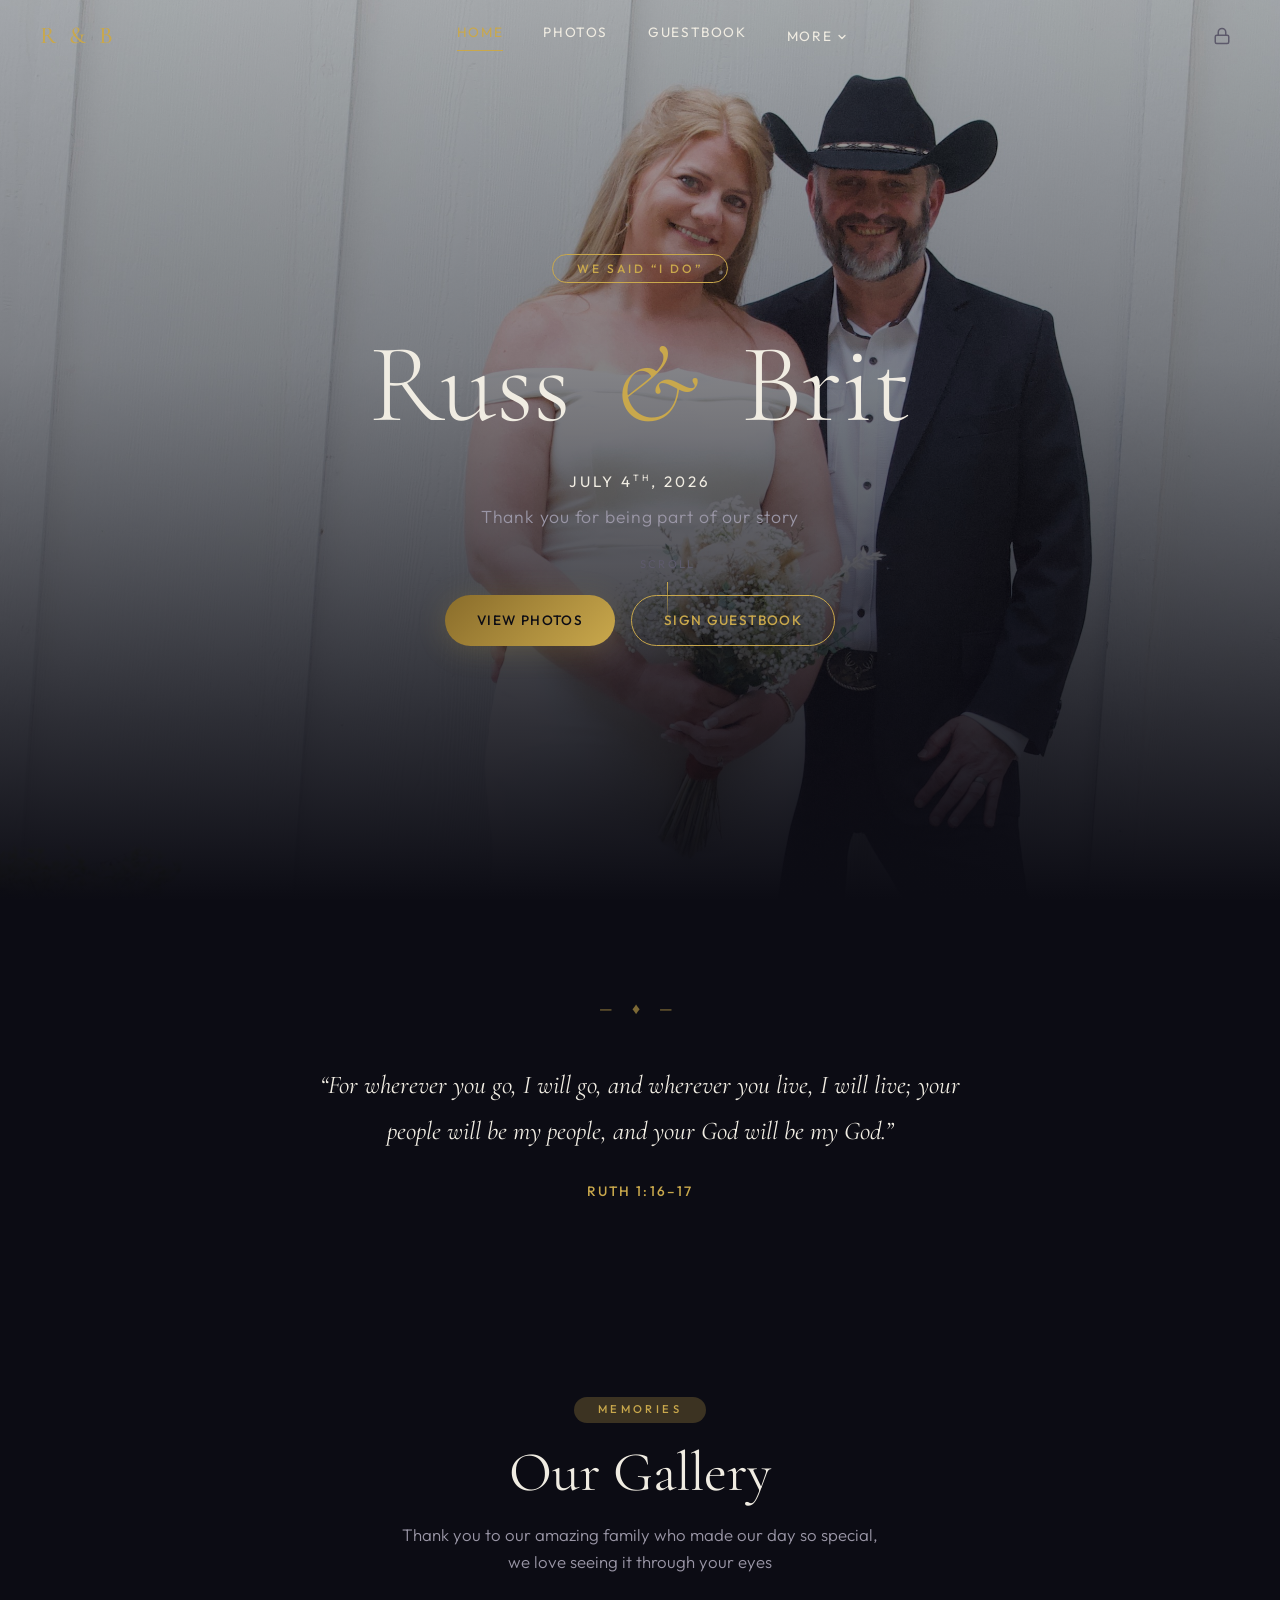
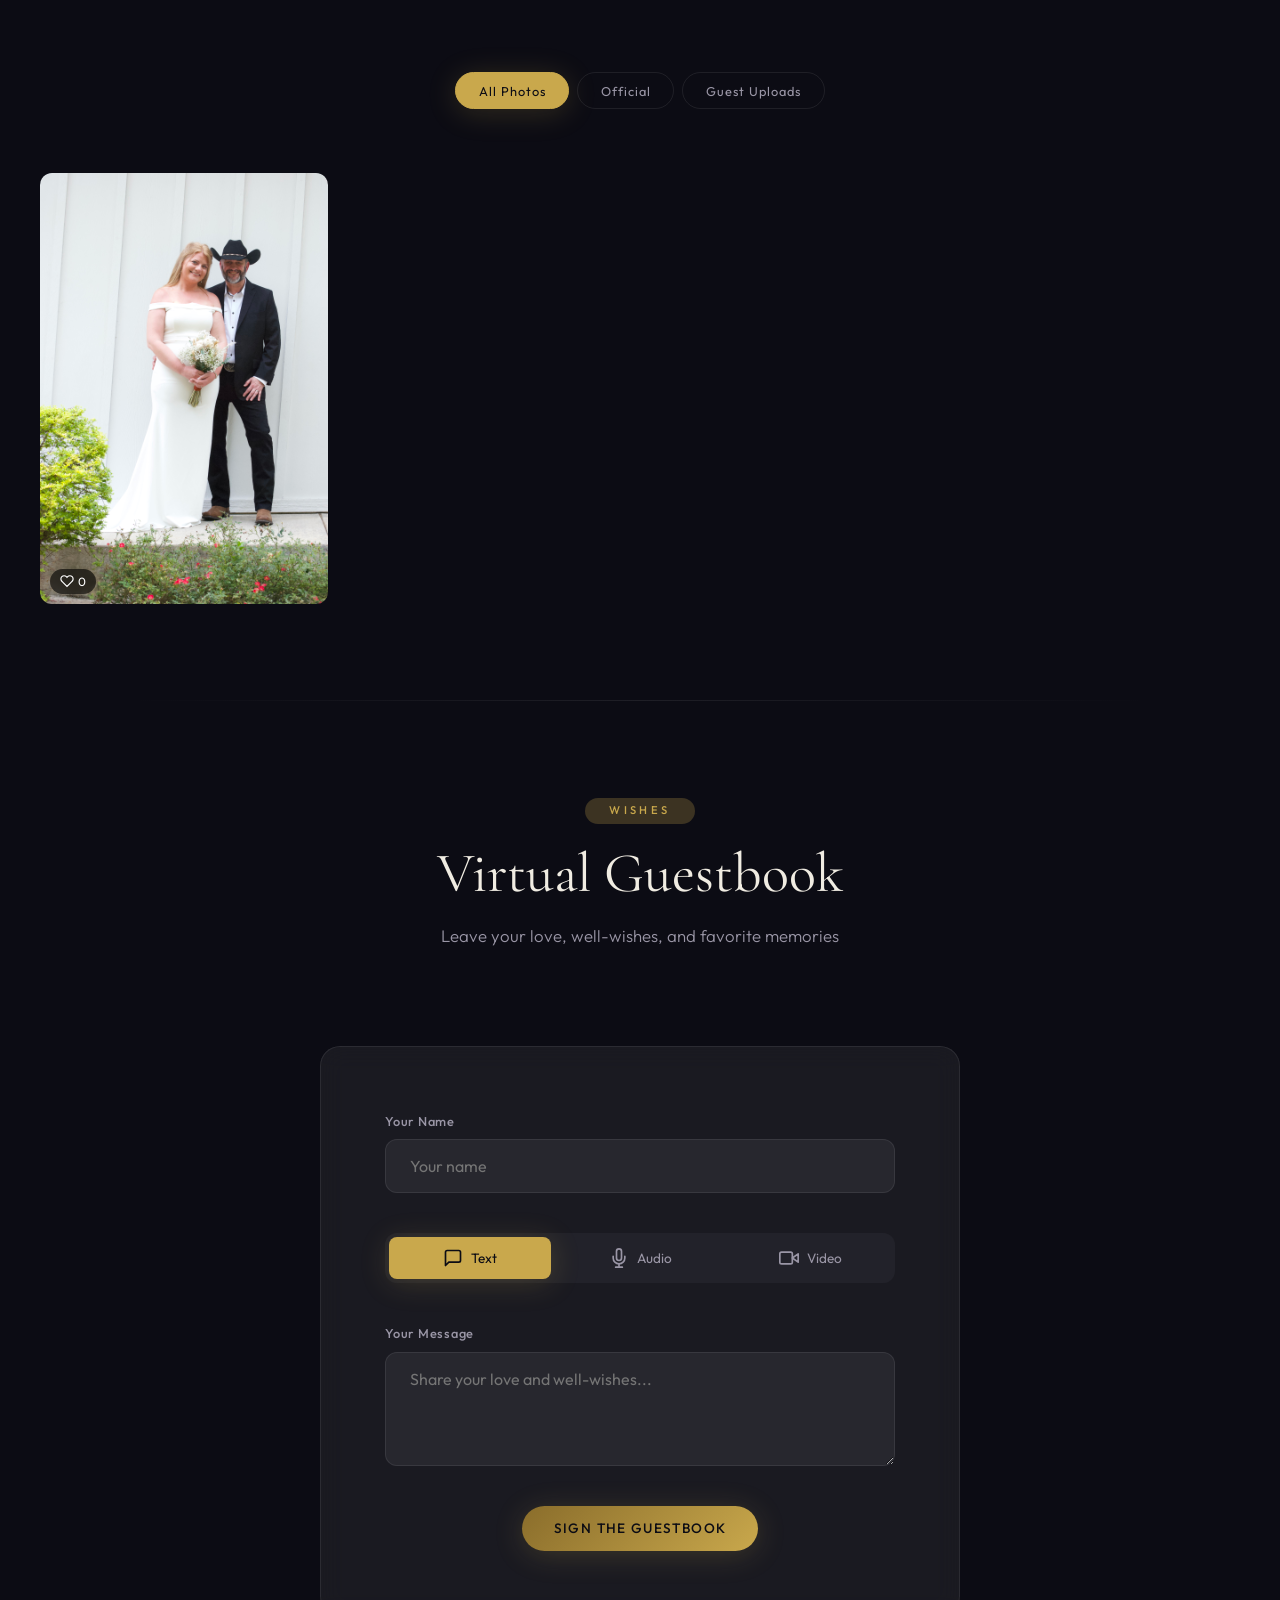
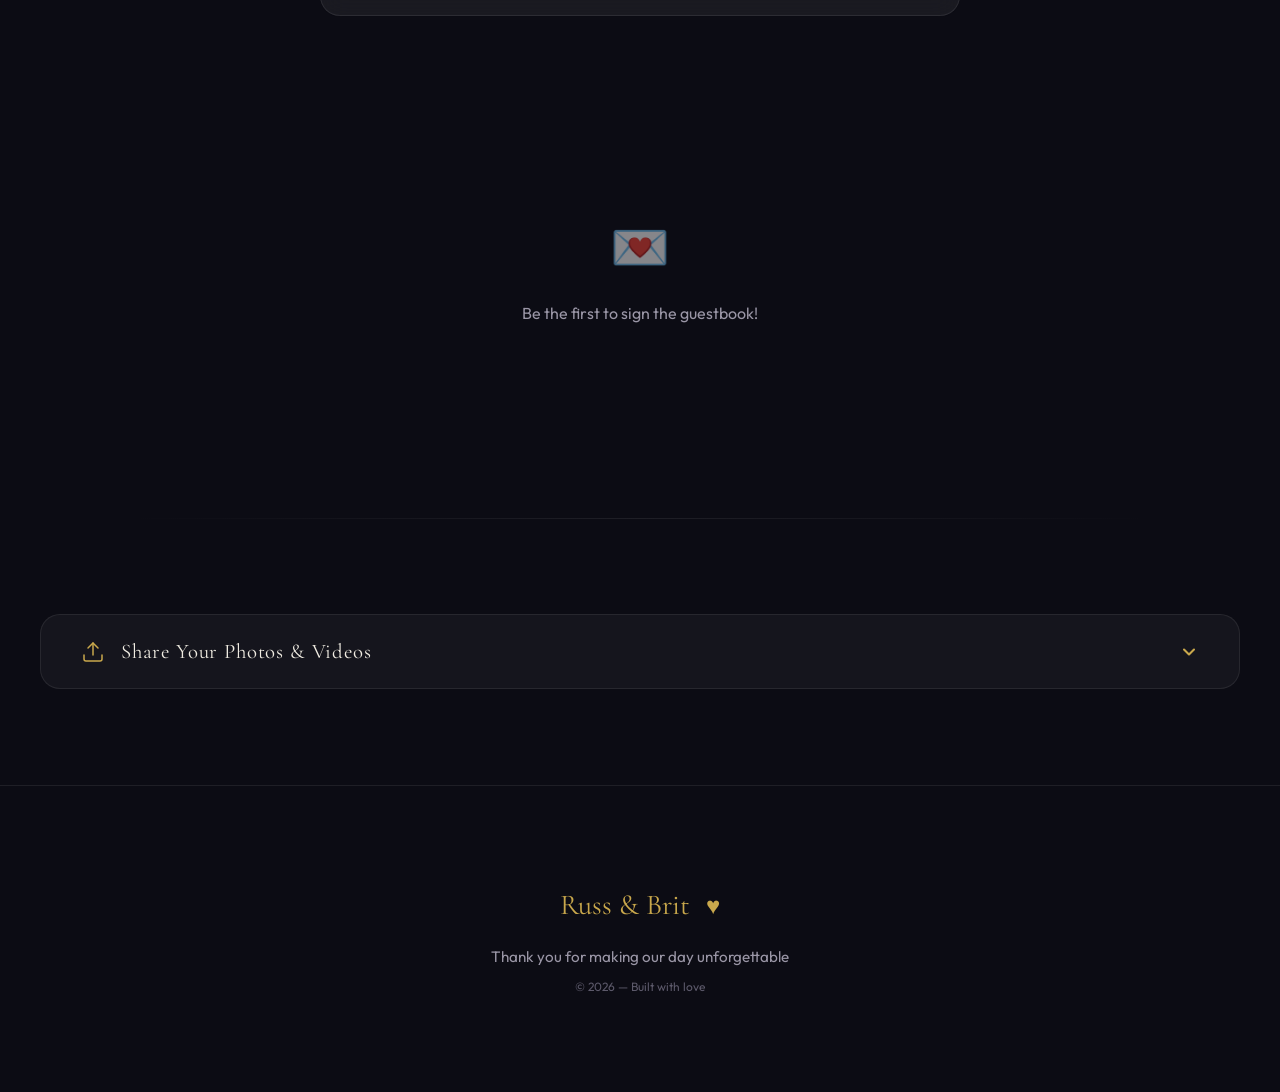
==== commit 4f0dd308: "See Changelog.md" ====
--- a/index.html
+++ b/index.html
@@ -55,7 +55,7 @@
             <li><a href="#gallery" class="nav-link" data-section="gallery">Photos</a></li>
             <li><a href="#guestbook" class="nav-link" data-section="guestbook">Guestbook</a></li>
             <li class="nav-dropdown" id="nav-more-dropdown">
-                <button class="nav-link nav-dropdown-toggle" id="nav-more-toggle">More
+                <button class="nav-dropdown-toggle" id="nav-more-toggle">More
                     <svg class="nav-dropdown-chevron" width="12" height="12" viewBox="0 0 24 24" fill="none" stroke="currentColor" stroke-width="2.5" stroke-linecap="round" stroke-linejoin="round">
                         <polyline points="6 9 12 15 18 9"/>
                     </svg>
--- a/css/styles.css
+++ b/css/styles.css
@@ -345,7 +345,8 @@
 }
 
 .nav-dropdown-toggle:hover,
-.nav-dropdown.open .nav-dropdown-toggle {
+.nav-dropdown.open .nav-dropdown-toggle,
+.nav-dropdown-toggle.active {
     color: var(--color-gold);
 }
 
